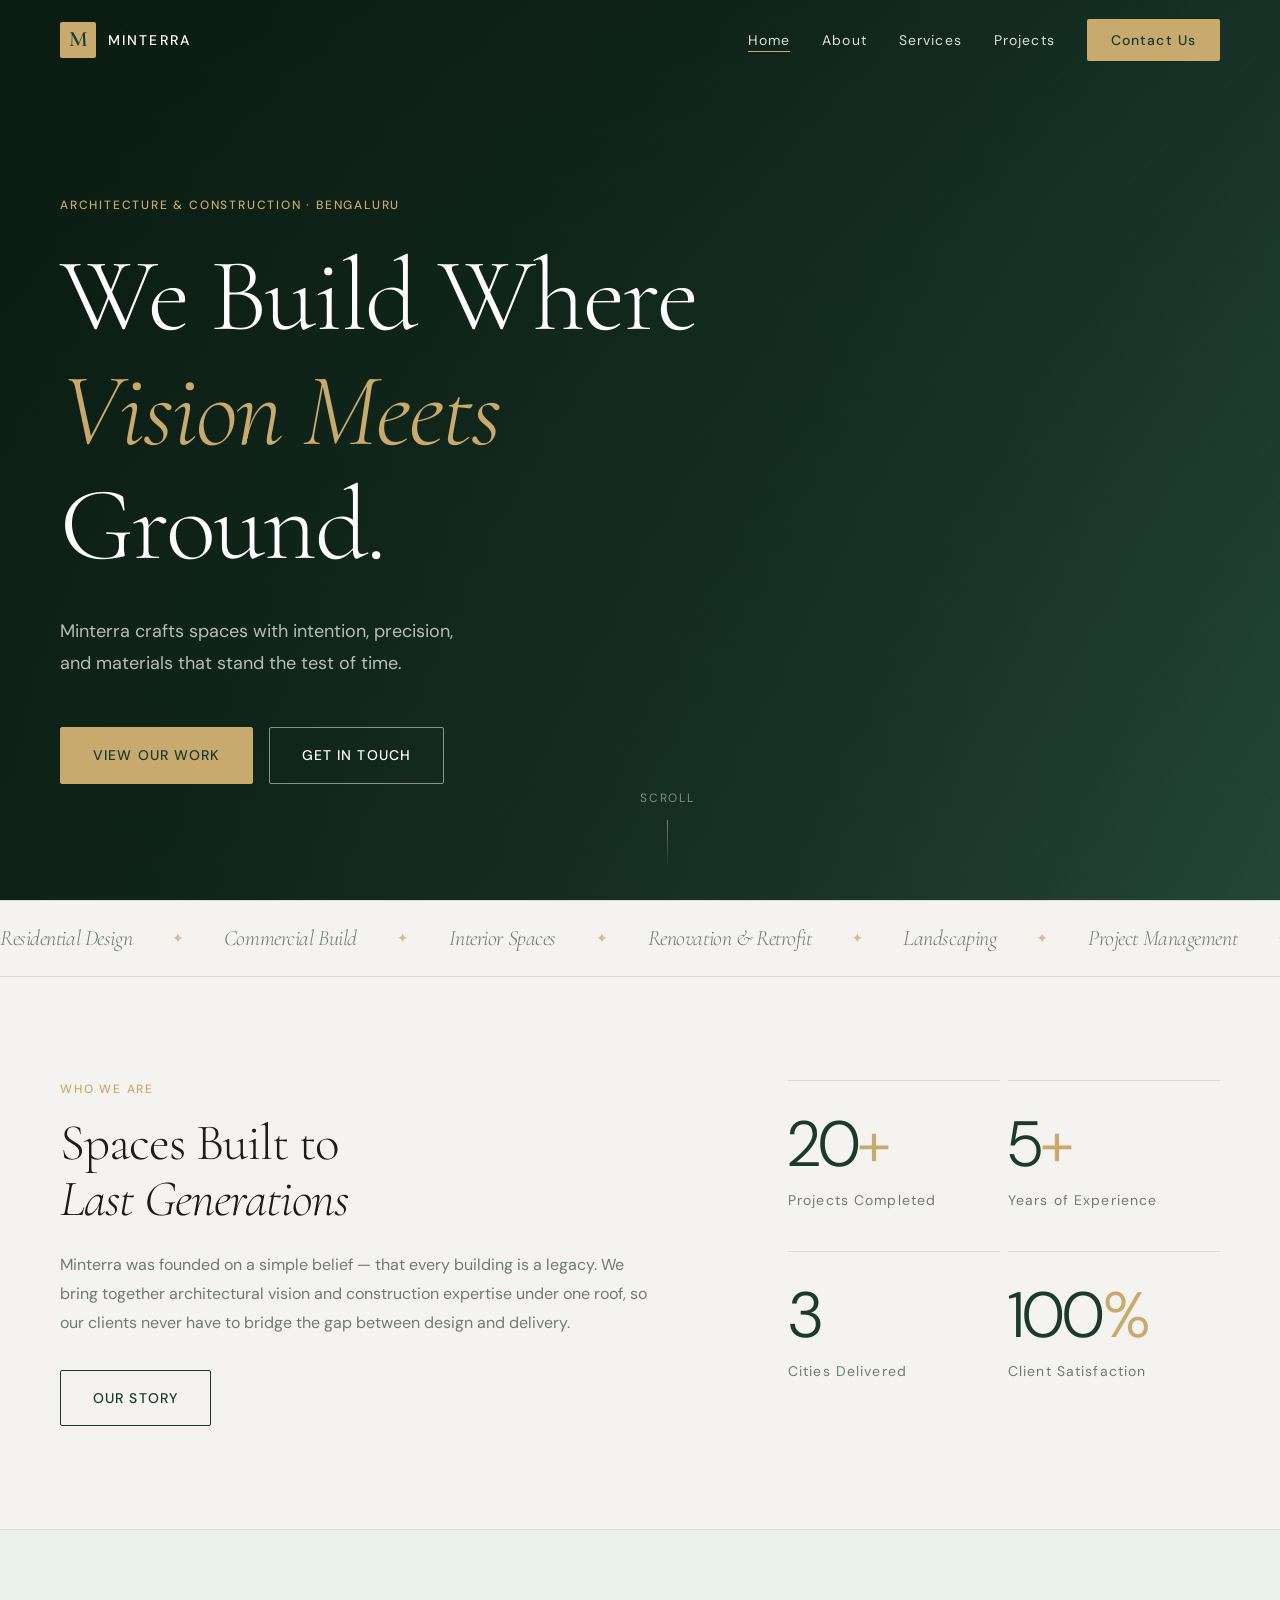
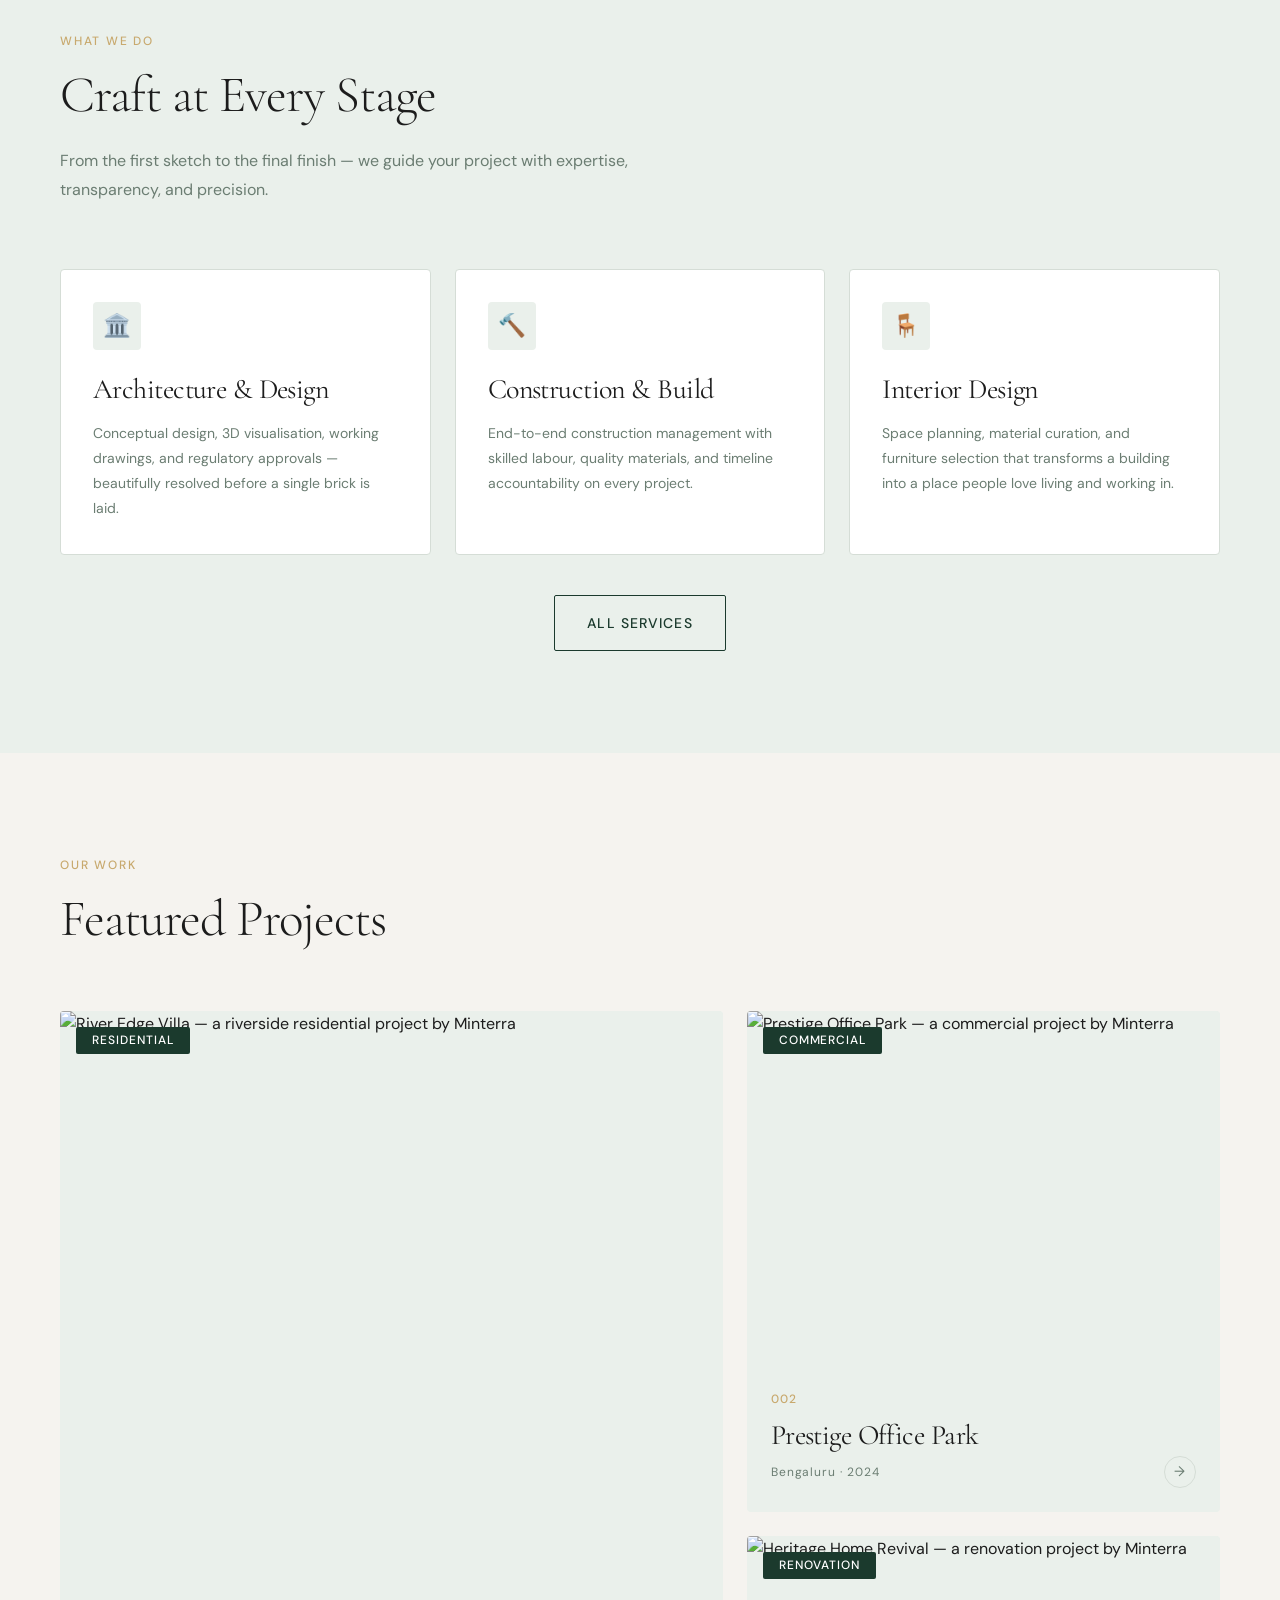
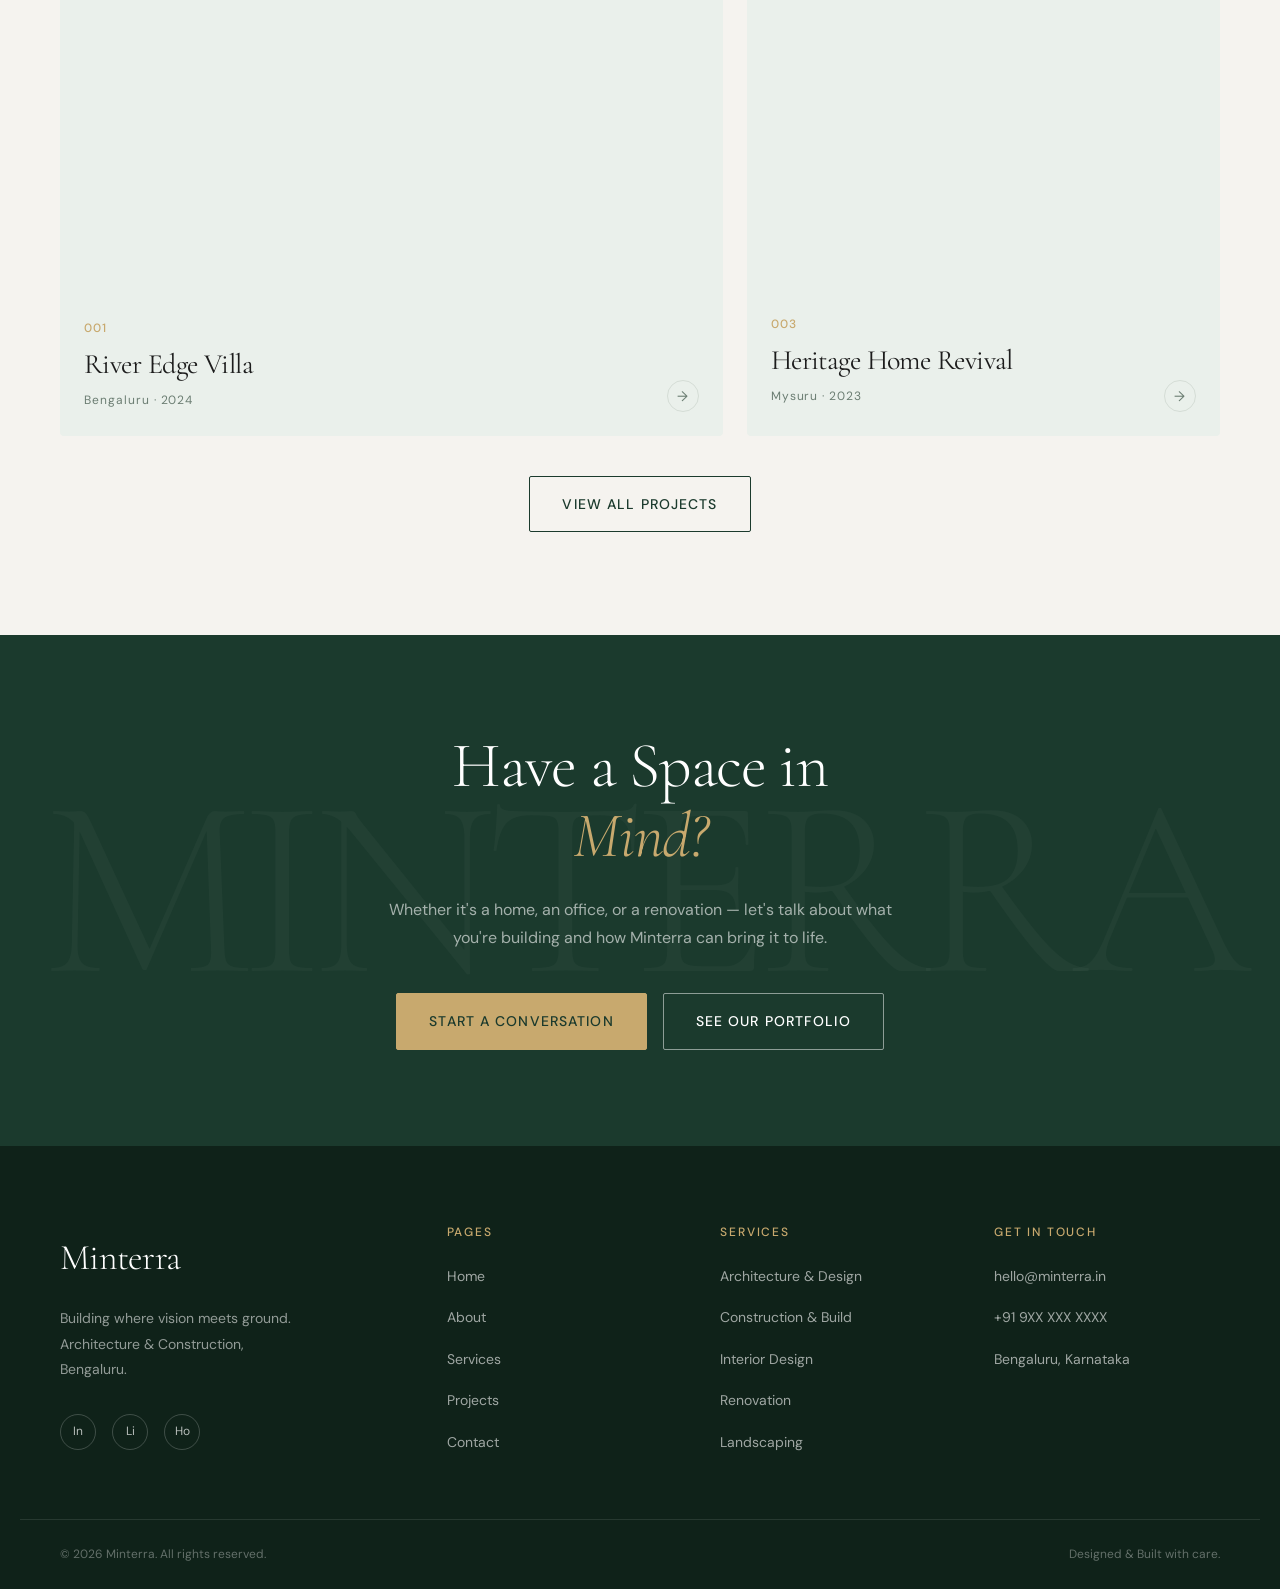
==== index.html @ 521e1b86 "first commit" ====
<!DOCTYPE html>
<html lang="en">
<head>
  <meta charset="UTF-8">
  <meta name="viewport" content="width=device-width, initial-scale=1.0">
  <title>Minterra — Architecture & Construction</title>
  <meta name="description" content="Minterra crafts spaces with intention, precision, and lasting quality. Architecture and construction services in Bengaluru.">
  <link rel="canonical" href="https://minterra.in/">

  <!-- Open Graph (social sharing preview) -->
  <meta property="og:title" content="Minterra — Architecture & Construction">
  <meta property="og:description" content="Building where vision meets ground.">
  <meta property="og:image" content="https://YOUR-GITHUB-USERNAME.github.io/minterra-assets/site/og-image.jpg">
  <meta property="og:url" content="https://minterra.in/">
  <meta property="og:type" content="website">

  <!-- Favicon — add your logo files to /icons/ -->
  <link rel="icon" type="image/x-icon" href="icons/favicon.ico">
  <link rel="apple-touch-icon" href="icons/apple-touch-icon.png">

  <!-- CSS -->
  <link rel="stylesheet" href="css/main.css">
  <link rel="stylesheet" href="css/components.css">
  <link rel="stylesheet" href="css/pages/home.css">
</head>
<body>

  <!-- ============================================================
       NAVIGATION
       Starts transparent over hero, turns solid on scroll (main.js).
       ============================================================ -->
  <nav class="nav nav--transparent" role="navigation" aria-label="Main navigation">
    <div class="nav__container">

      <!-- Logo -->
      <a href="index.html" class="nav__logo" aria-label="Minterra Home">
        <span class="nav__logo-mark" aria-hidden="true">M</span>
        <span class="nav__logo-text">Minterra</span>
      </a>

      <!-- Desktop nav links -->
      <ul class="nav__links" role="list">
        <li><a href="index.html">Home</a></li>
        <li><a href="about.html">About</a></li>
        <li><a href="services.html">Services</a></li>
        <li><a href="projects.html">Projects</a></li>
        <li><a href="contact.html" class="nav__cta">Contact Us</a></li>
      </ul>

      <!-- Mobile hamburger button -->
      <button class="nav__hamburger" aria-label="Toggle menu" aria-expanded="false">
        <span></span>
        <span></span>
        <span></span>
      </button>
    </div>
  </nav>

  <!-- Mobile fullscreen menu overlay -->
  <div class="nav__mobile-menu" role="dialog" aria-label="Mobile navigation">
    <a href="index.html">Home</a>
    <a href="about.html">About</a>
    <a href="services.html">Services</a>
    <a href="projects.html">Projects</a>
    <a href="contact.html">Contact</a>
  </div>


  <main>

    <!-- ============================================================
         HERO
         Full-viewport height opening section.
         
         TO ADD A REAL BACKGROUND IMAGE:
         Add data-bg="URL_TO_YOUR_IMAGE" to the <section> tag below.
         The CSS gradient fallback shows until you do this.
         Example:
         <section class="hero" data-bg="https://YOUR-GITHUB-USERNAME.github.io/minterra-assets/site/hero-bg.jpg">
         ============================================================ -->
    <section class="hero" aria-label="Hero">
      <div class="hero__overlay" aria-hidden="true"></div>

      <div class="hero__content">
        <span class="hero__eyebrow">Architecture &amp; Construction · Bengaluru</span>

        <h1 class="hero__headline">
          We Build Where<br>
          <em>Vision Meets</em><br>
          Ground.
        </h1>

        <p class="hero__subline">
          Minterra crafts spaces with intention, precision,<br>
          and materials that stand the test of time.
        </p>

        <div class="hero__actions">
          <a href="projects.html" class="btn btn--primary">View Our Work</a>
          <a href="contact.html" class="btn btn--ghost-white">Get In Touch</a>
        </div>
      </div>

      <!-- Scroll indicator -->
      <div class="hero__scroll" aria-hidden="true">
        <span class="hero__scroll-label">Scroll</span>
        <div class="hero__scroll-line"></div>
      </div>
    </section>


    <!-- ============================================================
         TICKER
         Scrolling marquee strip — signature brand element.
         aria-hidden: screen readers skip this decorative element.
         ============================================================ -->
    <div class="ticker" aria-hidden="true">
      <div class="ticker__track">
        <!-- First set -->
        <span class="ticker__item">Residential Design</span>
        <span class="ticker__dot">✦</span>
        <span class="ticker__item">Commercial Build</span>
        <span class="ticker__dot">✦</span>
        <span class="ticker__item">Interior Spaces</span>
        <span class="ticker__dot">✦</span>
        <span class="ticker__item">Renovation &amp; Retrofit</span>
        <span class="ticker__dot">✦</span>
        <span class="ticker__item">Landscaping</span>
        <span class="ticker__dot">✦</span>
        <span class="ticker__item">Project Management</span>
        <span class="ticker__dot">✦</span>
        <!-- Duplicate set for seamless infinite loop -->
        <span class="ticker__item">Residential Design</span>
        <span class="ticker__dot">✦</span>
        <span class="ticker__item">Commercial Build</span>
        <span class="ticker__dot">✦</span>
        <span class="ticker__item">Interior Spaces</span>
        <span class="ticker__dot">✦</span>
        <span class="ticker__item">Renovation &amp; Retrofit</span>
        <span class="ticker__dot">✦</span>
        <span class="ticker__item">Landscaping</span>
        <span class="ticker__dot">✦</span>
        <span class="ticker__item">Project Management</span>
        <span class="ticker__dot">✦</span>
      </div>
    </div>


    <!-- ============================================================
         ABOUT GLIMPSE
         Short intro + stats. Full story is on about.html.
         ============================================================ -->
    <section class="home-about section" aria-labelledby="about-heading">
      <div class="container">
        <div class="home-about__inner">

          <!-- Left: text -->
          <div class="reveal">
            <span class="eyebrow">Who We Are</span>
            <h2 class="home-about__title" id="about-heading">
              Spaces Built to<br>
              <em>Last Generations</em>
            </h2>
            <p class="home-about__body">
              Minterra was founded on a simple belief — that every building is a legacy.
              We bring together architectural vision and construction expertise under one roof,
              so our clients never have to bridge the gap between design and delivery.
            </p>
            <a href="about.html" class="btn btn--secondary">Our Story</a>
          </div>

          <!-- Right: stats -->
          <div class="home-about__stats reveal-group" aria-label="Company statistics">
            <div class="stat-block reveal-item">
              <span class="stat-block__number">20<span class="stat-block__suffix">+</span></span>
              <span class="stat-block__label">Projects Completed</span>
            </div>
            <div class="stat-block reveal-item">
              <span class="stat-block__number">5<span class="stat-block__suffix">+</span></span>
              <span class="stat-block__label">Years of Experience</span>
            </div>
            <div class="stat-block reveal-item">
              <span class="stat-block__number">3</span>
              <span class="stat-block__label">Cities Delivered</span>
            </div>
            <div class="stat-block reveal-item">
              <span class="stat-block__number">100<span class="stat-block__suffix">%</span></span>
              <span class="stat-block__label">Client Satisfaction</span>
            </div>
          </div>

        </div>
      </div>
    </section>

    <hr class="divider">


    <!-- ============================================================
         SERVICES PREVIEW
         3 highlight services. Full list on services.html.
         ============================================================ -->
    <section class="section section--surface" aria-labelledby="services-heading">
      <div class="container">

        <div class="section-header reveal">
          <span class="eyebrow">What We Do</span>
          <h2 class="section-header__title" id="services-heading">
            Craft at Every Stage
          </h2>
          <p class="section-header__body">
            From the first sketch to the final finish — we guide your project
            with expertise, transparency, and precision.
          </p>
        </div>

        <!-- SERVICE CARDS GRID -->
        <div class="home-services__grid reveal-group">

          <div class="service-card reveal-item">
            <div class="service-card__icon" aria-hidden="true">🏛️</div>
            <h3 class="service-card__title">Architecture &amp; Design</h3>
            <p class="service-card__body">
              Conceptual design, 3D visualisation, working drawings, and
              regulatory approvals — beautifully resolved before a single brick is laid.
            </p>
          </div>

          <div class="service-card reveal-item">
            <div class="service-card__icon" aria-hidden="true">🔨</div>
            <h3 class="service-card__title">Construction &amp; Build</h3>
            <p class="service-card__body">
              End-to-end construction management with skilled labour, quality materials,
              and timeline accountability on every project.
            </p>
          </div>

          <div class="service-card reveal-item">
            <div class="service-card__icon" aria-hidden="true">🪑</div>
            <h3 class="service-card__title">Interior Design</h3>
            <p class="service-card__body">
              Space planning, material curation, and furniture selection that
              transforms a building into a place people love living and working in.
            </p>
          </div>

        </div>

        <div class="home-services__footer reveal">
          <a href="services.html" class="btn btn--secondary">All Services</a>
        </div>

      </div>
    </section>


    <!-- ============================================================
         FEATURED PROJECTS
         Asymmetric grid: 1 large card + 2 stacked.
         
         TO UPDATE IMAGE URLS:
         Replace "YOUR-GITHUB-USERNAME" with your GitHub username.
         Image filenames always remain cover.jpg — see README.
         ============================================================ -->
    <section class="section" aria-labelledby="projects-heading">
      <div class="container">

        <div class="section-header reveal">
          <span class="eyebrow">Our Work</span>
          <h2 class="section-header__title" id="projects-heading">
            Featured Projects
          </h2>
        </div>

        <div class="home-projects__grid reveal-group">

          <!-- LARGE CARD (left, spans 2 rows) -->
          <article class="project-card reveal-item" data-category="residential">
            <a href="projects.html" class="project-card__link" aria-label="River Edge Villa project">
              <div class="project-card__image-wrap">
                <!-- Replace YOUR-GITHUB-USERNAME with your GitHub username -->
                <img
                  src="https://YOUR-GITHUB-USERNAME.github.io/minterra-assets/projects/project-001-river-edge-villa/cover.jpg"
                  alt="River Edge Villa — a riverside residential project by Minterra"
                  class="project-card__image"
                  loading="eager">
                <span class="project-card__badge">Residential</span>
              </div>
              <div class="project-card__body">
                <span class="project-card__num">001</span>
                <h3 class="project-card__name">River Edge Villa</h3>
                <p class="project-card__meta">Bengaluru · 2024</p>
              </div>
              <span class="project-card__arrow" aria-hidden="true">→</span>
            </a>
          </article>

          <!-- SMALL CARD 1 (top right) -->
          <article class="project-card reveal-item" data-category="commercial">
            <a href="projects.html" class="project-card__link" aria-label="Prestige Office Park project">
              <div class="project-card__image-wrap">
                <img
                  src="https://YOUR-GITHUB-USERNAME.github.io/minterra-assets/projects/project-002-prestige-office-park/cover.jpg"
                  alt="Prestige Office Park — a commercial project by Minterra"
                  class="project-card__image"
                  loading="lazy">
                <span class="project-card__badge">Commercial</span>
              </div>
              <div class="project-card__body">
                <span class="project-card__num">002</span>
                <h3 class="project-card__name">Prestige Office Park</h3>
                <p class="project-card__meta">Bengaluru · 2024</p>
              </div>
              <span class="project-card__arrow" aria-hidden="true">→</span>
            </a>
          </article>

          <!-- SMALL CARD 2 (bottom right) -->
          <article class="project-card reveal-item" data-category="renovation">
            <a href="projects.html" class="project-card__link" aria-label="Heritage Home Revival project">
              <div class="project-card__image-wrap">
                <img
                  src="https://YOUR-GITHUB-USERNAME.github.io/minterra-assets/projects/project-003-heritage-home-revival/cover.jpg"
                  alt="Heritage Home Revival — a renovation project by Minterra"
                  class="project-card__image"
                  loading="lazy">
                <span class="project-card__badge">Renovation</span>
              </div>
              <div class="project-card__body">
                <span class="project-card__num">003</span>
                <h3 class="project-card__name">Heritage Home Revival</h3>
                <p class="project-card__meta">Mysuru · 2023</p>
              </div>
              <span class="project-card__arrow" aria-hidden="true">→</span>
            </a>
          </article>

        </div>

        <div class="home-projects__footer reveal">
          <a href="projects.html" class="btn btn--secondary">View All Projects</a>
        </div>

      </div>
    </section>


    <!-- ============================================================
         CTA BANNER
         Dark green full-bleed strip with contact invitation.
         ============================================================ -->
    <section class="home-cta" aria-labelledby="cta-heading">
      <div class="container home-cta__inner reveal">
        <h2 class="home-cta__title" id="cta-heading">
          Have a Space in<br>
          <em>Mind?</em>
        </h2>
        <p class="home-cta__body">
          Whether it's a home, an office, or a renovation — let's talk about
          what you're building and how Minterra can bring it to life.
        </p>
        <div class="home-cta__actions">
          <a href="contact.html" class="btn btn--primary">Start a Conversation</a>
          <a href="projects.html" class="btn btn--ghost-white">See Our Portfolio</a>
        </div>
      </div>
    </section>

  </main>


  <!-- ============================================================
       FOOTER
       ============================================================ -->
  <footer class="footer" role="contentinfo">
    <div class="footer__main">

      <!-- Brand column -->
      <div class="footer__brand">
        <p class="footer__brand-name">Minterra</p>
        <p class="footer__tagline">
          Building where vision meets ground.<br>
          Architecture &amp; Construction, Bengaluru.
        </p>
        <div class="footer__social" aria-label="Social media links">
          <!-- Update href values with real social profile URLs -->
          <a href="#" class="footer__social-link" aria-label="Instagram">In</a>
          <a href="#" class="footer__social-link" aria-label="LinkedIn">Li</a>
          <a href="#" class="footer__social-link" aria-label="Houzz">Ho</a>
        </div>
      </div>

      <!-- Pages column -->
      <div class="footer__col">
        <h3 class="footer__col-title">Pages</h3>
        <ul role="list">
          <li><a href="index.html">Home</a></li>
          <li><a href="about.html">About</a></li>
          <li><a href="services.html">Services</a></li>
          <li><a href="projects.html">Projects</a></li>
          <li><a href="contact.html">Contact</a></li>
        </ul>
      </div>

      <!-- Services column -->
      <div class="footer__col">
        <h3 class="footer__col-title">Services</h3>
        <ul role="list">
          <li><a href="services.html">Architecture &amp; Design</a></li>
          <li><a href="services.html">Construction &amp; Build</a></li>
          <li><a href="services.html">Interior Design</a></li>
          <li><a href="services.html">Renovation</a></li>
          <li><a href="services.html">Landscaping</a></li>
        </ul>
      </div>

      <!-- Contact column -->
      <div class="footer__col">
        <h3 class="footer__col-title">Get In Touch</h3>
        <ul role="list">
          <!-- Update with real email and phone -->
          <li><a href="mailto:hello@minterra.in">hello@minterra.in</a></li>
          <li><a href="tel:+919XXXXXXXXX">+91 9XX XXX XXXX</a></li>
          <li><span>Bengaluru, Karnataka</span></li>
        </ul>
      </div>

    </div>

    <div class="footer__bottom">
      <p>&copy; <span id="year"></span> Minterra. All rights reserved.</p>
      <p>Designed &amp; Built with care.</p>
    </div>
  </footer>


  <!-- JS — global first, then page-specific -->
  <script src="js/main.js"></script>
  <script src="js/pages/home.js"></script>

  <!-- Auto-update copyright year -->
  <script>
    document.getElementById('year').textContent = new Date().getFullYear();
  </script>

</body>
</html>
---- css/main.css ----
/* ============================================================
   main.css — Minterra Design System
   Contains: variables, reset, typography, nav, footer, utils
   ============================================================ */


/* ============================================================
   1. GOOGLE FONTS IMPORT
   ============================================================ */
@import url('https://fonts.googleapis.com/css2?family=Cormorant+Garamond:ital,wght@0,300;0,400;0,600;1,300;1,400&family=DM+Sans:wght@300;400;500&display=swap');


/* ============================================================
   2. DESIGN TOKENS (CSS Custom Properties)
   Change values here to update the whole site.
   ============================================================ */
:root {

  /* --- Color Palette --- */
  --color-primary:      #1B3A2D;   /* Deep Forest Green — brand primary */
  --color-primary-dark: #0F2219;   /* Darker green for hover states */
  --color-accent:       #C8A96E;   /* Warm Brass — premium accent */
  --color-accent-dark:  #A88B52;   /* Darker brass for hover */
  --color-bg:           #F5F3EF;   /* Warm Off-White — main background */
  --color-surface:      #EAF0EB;   /* Light Sage — alternate section bg */
  --color-text:         #1C1C1C;   /* Near Black — body text */
  --color-text-muted:   #6B7D72;   /* Muted Green-Grey — captions, meta */
  --color-border:       #D5DDD6;   /* Subtle border color */
  --color-white:        #FFFFFF;

  /* --- Typography --- */
  --font-display: 'Cormorant Garamond', Georgia, serif;  /* Headings, hero */
  --font-body:    'DM Sans', system-ui, sans-serif;      /* Body, UI, nav */

  /* --- Type Scale --- */
  --text-xs:   0.75rem;    /* 12px — captions, eyebrows */
  --text-sm:   0.875rem;   /* 14px — small labels */
  --text-base: 1rem;       /* 16px — body copy */
  --text-lg:   1.125rem;   /* 18px — large body */
  --text-xl:   1.375rem;   /* 22px — lead text */
  --text-2xl:  1.75rem;    /* 28px — small headings */
  --text-3xl:  2.25rem;    /* 36px — section headings */
  --text-4xl:  3rem;       /* 48px — page titles */
  --text-5xl:  4rem;       /* 64px — display headings */
  --text-hero: 6.5rem;     /* 104px — hero headline */

  /* --- Line Heights --- */
  --leading-tight:  1.1;
  --leading-snug:   1.3;
  --leading-normal: 1.6;
  --leading-loose:  1.8;

  /* --- Letter Spacing --- */
  --tracking-tight:  -0.02em;
  --tracking-normal:  0em;
  --tracking-wide:    0.08em;
  --tracking-wider:   0.15em;

  /* --- Spacing Scale --- */
  --sp-1:  0.25rem;   /* 4px */
  --sp-2:  0.5rem;    /* 8px */
  --sp-3:  0.75rem;   /* 12px */
  --sp-4:  1rem;      /* 16px */
  --sp-5:  1.25rem;   /* 20px */
  --sp-6:  1.5rem;    /* 24px */
  --sp-8:  2rem;      /* 32px */
  --sp-10: 2.5rem;    /* 40px */
  --sp-12: 3rem;      /* 48px */
  --sp-16: 4rem;      /* 64px */
  --sp-20: 5rem;      /* 80px */
  --sp-24: 6rem;      /* 96px */
  --sp-32: 8rem;      /* 128px */

  /* --- Layout --- */
  --container-max:     1240px;
  --container-padding: clamp(1.25rem, 5vw, 2.5rem);
  --section-padding:   clamp(4rem, 8vw, 7rem);

  /* --- Nav --- */
  --nav-height: 5rem;

  /* --- Transitions --- */
  --ease-fast:   150ms ease;
  --ease-base:   280ms ease;
  --ease-slow:   500ms cubic-bezier(0.4, 0, 0.2, 1);

  /* --- Shadows --- */
  --shadow-sm:  0 1px 4px rgba(27, 58, 45, 0.08);
  --shadow-md:  0 4px 16px rgba(27, 58, 45, 0.12);
  --shadow-lg:  0 12px 40px rgba(27, 58, 45, 0.16);

  /* --- Border Radius --- */
  --radius-sm:  2px;
  --radius-md:  4px;
  --radius-lg:  8px;
}


/* ============================================================
   3. CSS RESET
   ============================================================ */
*, *::before, *::after {
  box-sizing: border-box;
  margin: 0;
  padding: 0;
}

html {
  scroll-behavior: smooth;
  -webkit-text-size-adjust: 100%;
}

body {
  font-family: var(--font-body);
  font-size: var(--text-base);
  font-weight: 400;
  line-height: var(--leading-normal);
  color: var(--color-text);
  background-color: var(--color-bg);
  -webkit-font-smoothing: antialiased;
  -moz-osx-font-smoothing: grayscale;
}

img, video, iframe {
  display: block;
  max-width: 100%;
}

a {
  color: inherit;
  text-decoration: none;
}

ul, ol {
  list-style: none;
}

button {
  font-family: inherit;
  cursor: pointer;
  border: none;
  background: none;
}

input, textarea, select {
  font-family: inherit;
  font-size: inherit;
}

/* Remove default focus ring and use custom */
:focus { outline: none; }
:focus-visible {
  outline: 2px solid var(--color-accent);
  outline-offset: 3px;
}

/* Respect reduced motion preference */
@media (prefers-reduced-motion: reduce) {
  *, *::before, *::after {
    animation-duration: 0.01ms !important;
    transition-duration: 0.01ms !important;
  }
}


/* ============================================================
   4. GLOBAL TYPOGRAPHY
   ============================================================ */

/* Display headings use Cormorant Garamond */
h1, h2, h3, h4, h5, h6 {
  font-family: var(--font-display);
  font-weight: 400;
  line-height: var(--leading-tight);
  letter-spacing: var(--tracking-tight);
  color: var(--color-text);
}

h1 { font-size: clamp(var(--text-4xl), 7vw, var(--text-hero)); }
h2 { font-size: clamp(var(--text-3xl), 4vw, var(--text-5xl)); }
h3 { font-size: clamp(var(--text-2xl), 3vw, var(--text-4xl)); }
h4 { font-size: var(--text-2xl); }
h5 { font-size: var(--text-xl); }
h6 { font-size: var(--text-lg); }

p {
  line-height: var(--leading-loose);
  color: var(--color-text-muted);
  max-width: 65ch; /* Optimal reading line length */
}

/* Eyebrow — small caps label above headings */
.eyebrow {
  display: block;
  font-family: var(--font-body);
  font-size: var(--text-xs);
  font-weight: 500;
  letter-spacing: var(--tracking-wider);
  text-transform: uppercase;
  color: var(--color-accent);
  margin-bottom: var(--sp-4);
}

/* Lead paragraph — slightly larger intro text */
.lead {
  font-size: var(--text-lg);
  line-height: var(--leading-loose);
  color: var(--color-text-muted);
  max-width: 60ch;
}


/* ============================================================
   5. LAYOUT UTILITIES
   ============================================================ */

/* Centered constrained container */
.container {
  width: 100%;
  max-width: var(--container-max);
  margin-left: auto;
  margin-right: auto;
  padding-left: var(--container-padding);
  padding-right: var(--container-padding);
}

/* Standard section vertical padding */
.section {
  padding-top: var(--section-padding);
  padding-bottom: var(--section-padding);
}

/* Alternate background section */
.section--surface {
  background-color: var(--color-surface);
}

/* Dark (primary) background section */
.section--dark {
  background-color: var(--color-primary);
  color: var(--color-white);
}

.section--dark h1,
.section--dark h2,
.section--dark h3,
.section--dark h4,
.section--dark p {
  color: var(--color-white);
}

.section--dark p {
  opacity: 0.8;
}

/* Horizontal divider line */
.divider {
  width: 100%;
  height: 1px;
  background-color: var(--color-border);
  border: none;
  margin: 0;
}

/* Thin decorative accent line */
.accent-line {
  display: block;
  width: 3rem;
  height: 2px;
  background-color: var(--color-accent);
  margin-bottom: var(--sp-6);
}


/* ============================================================
   6. NAVIGATION
   ============================================================ */
.nav {
  position: fixed;
  top: 0;
  left: 0;
  right: 0;
  z-index: 100;
  height: var(--nav-height);
  transition: background-color var(--ease-base), box-shadow var(--ease-base);
}

/* Default: transparent over hero */
.nav--transparent {
  background-color: transparent;
}

/* After scrolling: solid background */
.nav--scrolled {
  background-color: var(--color-white);
  box-shadow: var(--shadow-sm);
}

/* On non-hero pages: always solid */
.nav--solid {
  background-color: var(--color-white);
  box-shadow: var(--shadow-sm);
}

.nav__container {
  height: 100%;
  max-width: var(--container-max);
  margin: 0 auto;
  padding: 0 var(--container-padding);
  display: flex;
  align-items: center;
  justify-content: space-between;
  gap: var(--sp-8);
}

/* Logo */
.nav__logo {
  display: flex;
  align-items: center;
  gap: var(--sp-3);
  flex-shrink: 0;
  text-decoration: none;
}

.nav__logo-mark {
  display: flex;
  align-items: center;
  justify-content: center;
  width: 2.25rem;
  height: 2.25rem;
  background-color: var(--color-accent);
  color: var(--color-primary);
  font-family: var(--font-display);
  font-size: var(--text-xl);
  font-weight: 600;
  flex-shrink: 0;
  border-radius: var(--radius-sm);
}

.nav__logo-text {
  font-family: var(--font-body);
  font-size: var(--text-sm);
  font-weight: 500;
  letter-spacing: var(--tracking-wider);
  text-transform: uppercase;
  color: var(--color-primary);
  transition: color var(--ease-fast);
}

/* Transparent nav: logo text is white */
.nav--transparent .nav__logo-text {
  color: var(--color-white);
}

/* Nav links */
.nav__links {
  display: flex;
  align-items: center;
  gap: var(--sp-8);
}

.nav__links a {
  font-size: var(--text-sm);
  font-weight: 400;
  letter-spacing: var(--tracking-wide);
  color: var(--color-text);
  transition: color var(--ease-fast);
  position: relative;
}

/* Underline animation on hover */
.nav__links a::after {
  content: '';
  position: absolute;
  bottom: -3px;
  left: 0;
  width: 0;
  height: 1px;
  background-color: var(--color-accent);
  transition: width var(--ease-base);
}

.nav__links a:hover { color: var(--color-primary); }
.nav__links a:hover::after { width: 100%; }
.nav__links a.active::after { width: 100%; }

/* Transparent nav: links are white */
.nav--transparent .nav__links a {
  color: rgba(255, 255, 255, 0.85);
}
.nav--transparent .nav__links a:hover {
  color: var(--color-white);
}

/* Contact CTA button in nav */
.nav__cta {
  padding: var(--sp-3) var(--sp-6) !important;
  background-color: var(--color-accent) !important;
  color: var(--color-primary) !important;
  font-weight: 500 !important;
  border-radius: var(--radius-sm);
  transition: background-color var(--ease-fast), transform var(--ease-fast) !important;
}
.nav__cta::after { display: none !important; } /* No underline on CTA */
.nav__cta:hover {
  background-color: var(--color-accent-dark) !important;
  transform: translateY(-1px);
}

/* Hamburger button (mobile) */
.nav__hamburger {
  display: none;
  flex-direction: column;
  justify-content: center;
  gap: 5px;
  width: 2rem;
  height: 2rem;
  flex-shrink: 0;
}

.nav__hamburger span {
  display: block;
  width: 100%;
  height: 1.5px;
  background-color: var(--color-text);
  transition: transform var(--ease-base), opacity var(--ease-base);
}

/* Transparent nav: hamburger lines white */
.nav--transparent .nav__hamburger span {
  background-color: var(--color-white);
}

/* Animated hamburger → X */
.nav__hamburger.is-open span:nth-child(1) {
  transform: translateY(6.5px) rotate(45deg);
}
.nav__hamburger.is-open span:nth-child(2) {
  opacity: 0;
}
.nav__hamburger.is-open span:nth-child(3) {
  transform: translateY(-6.5px) rotate(-45deg);
}

/* Mobile menu overlay */
.nav__mobile-menu {
  display: none;
  position: fixed;
  inset: 0;
  background-color: var(--color-primary);
  z-index: 99;
  flex-direction: column;
  justify-content: center;
  align-items: center;
  gap: var(--sp-8);
}

.nav__mobile-menu.is-open {
  display: flex;
}

.nav__mobile-menu a {
  font-family: var(--font-display);
  font-size: var(--text-3xl);
  color: var(--color-white);
  letter-spacing: var(--tracking-tight);
  transition: color var(--ease-fast);
}

.nav__mobile-menu a:hover {
  color: var(--color-accent);
}

/* Mobile breakpoint */
@media (max-width: 768px) {
  .nav__links { display: none; }
  .nav__hamburger { display: flex; }
}


/* ============================================================
   7. FOOTER
   ============================================================ */
.footer {
  background-color: var(--color-primary-dark); /* Darker than CTA's --color-primary so they don't blend */
  color: var(--color-white);
  padding-top: var(--sp-20);
}

.footer__main {
  max-width: var(--container-max);
  margin: 0 auto;
  padding: 0 var(--container-padding) var(--sp-16);
  display: grid;
  grid-template-columns: 1.5fr 1fr 1fr 1fr;
  gap: var(--sp-12);
}

/* Footer brand column */
.footer__brand-name {
  font-family: var(--font-display);
  font-size: var(--text-3xl);
  font-weight: 300;
  color: var(--color-white);
  letter-spacing: var(--tracking-tight);
  margin-bottom: var(--sp-4);
}

.footer__tagline {
  font-size: var(--text-sm);
  line-height: var(--leading-loose);
  color: rgba(255, 255, 255, 0.55);
  max-width: 24ch;
}

.footer__social {
  display: flex;
  gap: var(--sp-4);
  margin-top: var(--sp-8);
}

.footer__social-link {
  display: inline-flex;
  align-items: center;
  justify-content: center;
  width: 2.25rem;
  height: 2.25rem;
  border: 1px solid rgba(255, 255, 255, 0.2);
  border-radius: 50%;
  font-size: var(--text-xs);
  color: rgba(255, 255, 255, 0.7);
  transition: border-color var(--ease-fast), color var(--ease-fast);
}

.footer__social-link:hover {
  border-color: var(--color-accent);
  color: var(--color-accent);
}

/* Footer link columns */
.footer__col-title {
  font-family: var(--font-body);
  font-size: var(--text-xs);
  font-weight: 500;
  letter-spacing: var(--tracking-wider);
  text-transform: uppercase;
  color: var(--color-accent);
  margin-bottom: var(--sp-6);
}

.footer__col ul {
  display: flex;
  flex-direction: column;
  gap: var(--sp-4);
}

.footer__col ul li a,
.footer__col ul li span {
  font-size: var(--text-sm);
  color: rgba(255, 255, 255, 0.6);
  transition: color var(--ease-fast);
  line-height: var(--leading-normal);
}

.footer__col ul li a:hover {
  color: var(--color-white);
}

/* Footer bottom bar */
.footer__bottom {
  border-top: 1px solid rgba(255, 255, 255, 0.1);
  padding: var(--sp-6) var(--container-padding);
  max-width: var(--container-max);
  margin: 0 auto;
  display: flex;
  justify-content: space-between;
  align-items: center;
  gap: var(--sp-4);
}

.footer__bottom p {
  font-size: var(--text-xs);
  color: rgba(255, 255, 255, 0.35);
  max-width: none;
}

/* Footer responsive */
@media (max-width: 1024px) {
  .footer__main {
    grid-template-columns: 1fr 1fr;
    gap: var(--sp-10);
  }
}

@media (max-width: 600px) {
  .footer__main {
    grid-template-columns: 1fr;
    gap: var(--sp-10);
  }
  .footer__bottom {
    flex-direction: column;
    text-align: center;
  }
}


/* ============================================================
   8. SCROLL REVEAL ANIMATION
   Elements with .reveal fade up into view when scrolled into viewport.
   JS (main.js) adds .is-visible to trigger the animation.
   ============================================================ */
.reveal {
  opacity: 0;
  transform: translateY(28px);
  transition: opacity var(--ease-slow), transform var(--ease-slow);
}

.reveal.is-visible {
  opacity: 1;
  transform: translateY(0);
}

/* Staggered children: .reveal-group > .reveal-item */
.reveal-item {
  opacity: 0;
  transform: translateY(20px);
  transition: opacity var(--ease-slow), transform var(--ease-slow);
}

.reveal-item.is-visible {
  opacity: 1;
  transform: translateY(0);
}

/* Stagger delays */
.reveal-item:nth-child(1) { transition-delay: 0ms; }
.reveal-item:nth-child(2) { transition-delay: 80ms; }
.reveal-item:nth-child(3) { transition-delay: 160ms; }
.reveal-item:nth-child(4) { transition-delay: 240ms; }
.reveal-item:nth-child(5) { transition-delay: 320ms; }
.reveal-item:nth-child(6) { transition-delay: 400ms; }


/* ============================================================
   9. PAGE HEADER (non-home pages)
   Short banner at top of inner pages.
   ============================================================ */
.page-header {
  padding-top: calc(var(--nav-height) + var(--sp-16));
  padding-bottom: var(--sp-16);
  background-color: var(--color-primary);
  overflow: hidden;
  position: relative;
}

.page-header__container {
  max-width: var(--container-max);
  margin: 0 auto;
  padding: 0 var(--container-padding);
  position: relative;
  z-index: 1;
}

.page-header__eyebrow {
  display: block;
  font-family: var(--font-body);
  font-size: var(--text-xs);
  font-weight: 500;
  letter-spacing: var(--tracking-wider);
  text-transform: uppercase;
  color: var(--color-accent);
  margin-bottom: var(--sp-4);
}

.page-header__title {
  font-family: var(--font-display);
  font-size: clamp(var(--text-4xl), 6vw, var(--text-5xl));
  font-weight: 300;
  color: var(--color-white);
  letter-spacing: var(--tracking-tight);
  line-height: var(--leading-tight);
}

/* Large watermark numeral behind the page title */
.page-header__bg-text {
  position: absolute;
  right: var(--container-padding);
  bottom: -0.2em;
  font-family: var(--font-display);
  font-size: clamp(8rem, 18vw, 18rem);
  font-weight: 300;
  color: rgba(255, 255, 255, 0.04);
  line-height: 1;
  pointer-events: none;
  user-select: none;
  letter-spacing: -0.05em;
}
---- css/components.css ----
/* ============================================================
   components.css — Reusable UI Components
   Buttons, cards, ticker, section headers, forms, badges
   ============================================================ */


/* ============================================================
   1. BUTTONS
   Usage: <a class="btn btn--primary">Label</a>
   ============================================================ */
.btn {
  display: inline-flex;
  align-items: center;
  justify-content: center;
  gap: var(--sp-3);
  padding: var(--sp-4) var(--sp-8);
  font-family: var(--font-body);
  font-size: var(--text-sm);
  font-weight: 500;
  letter-spacing: var(--tracking-wide);
  text-transform: uppercase;
  border-radius: var(--radius-sm);
  cursor: pointer;
  transition: background-color var(--ease-fast), color var(--ease-fast),
              border-color var(--ease-fast), transform var(--ease-fast),
              box-shadow var(--ease-fast);
  white-space: nowrap;
  text-decoration: none;
}

.btn:hover {
  transform: translateY(-2px);
  box-shadow: var(--shadow-md);
}
.btn:active {
  transform: translateY(0);
}

/* Primary — solid accent (brass) */
.btn--primary {
  background-color: var(--color-accent);
  color: var(--color-primary);
  border: 1.5px solid var(--color-accent);
}
.btn--primary:hover {
  background-color: var(--color-accent-dark);
  border-color: var(--color-accent-dark);
}

/* Secondary — outline dark */
.btn--secondary {
  background-color: transparent;
  color: var(--color-primary);
  border: 1.5px solid var(--color-primary);
}
.btn--secondary:hover {
  background-color: var(--color-primary);
  color: var(--color-white);
}

/* Ghost White — outline white (for use on dark backgrounds) */
.btn--ghost-white {
  background-color: transparent;
  color: var(--color-white);
  border: 1.5px solid rgba(255, 255, 255, 0.5);
}
.btn--ghost-white:hover {
  background-color: rgba(255, 255, 255, 0.1);
  border-color: var(--color-white);
}

/* Text link style button — no background, just underline */
.btn--text {
  background: none;
  border: none;
  color: var(--color-primary);
  padding: 0;
  font-size: var(--text-sm);
  letter-spacing: var(--tracking-wide);
  text-transform: uppercase;
  font-weight: 500;
  text-decoration: underline;
  text-underline-offset: 4px;
  transform: none !important;
  box-shadow: none !important;
}
.btn--text:hover {
  color: var(--color-accent-dark);
}


/* ============================================================
   2. SECTION HEADER
   Usage:
     <div class="section-header">
       <span class="eyebrow">Label</span>
       <h2 class="section-header__title">Heading</h2>
       <p class="section-header__body">Description</p>
     </div>
   ============================================================ */
.section-header {
  margin-bottom: var(--sp-16);
}

/* Centered variant */
.section-header--center {
  text-align: center;
  display: flex;
  flex-direction: column;
  align-items: center;
}
.section-header--center p { margin: 0 auto; }

.section-header__title {
  font-size: clamp(var(--text-3xl), 4vw, var(--text-5xl));
  font-weight: 300;
  letter-spacing: var(--tracking-tight);
  line-height: var(--leading-tight);
  color: var(--color-text);
  margin-bottom: var(--sp-6);
}

/* Title on dark background */
.section--dark .section-header__title {
  color: var(--color-white);
}

.section-header__body {
  font-size: var(--text-base);
  line-height: var(--leading-loose);
  color: var(--color-text-muted);
  max-width: 55ch;
}

.section--dark .section-header__body {
  color: rgba(255, 255, 255, 0.65);
}

/* Horizontal rule accent under heading */
.section-header__rule {
  display: block;
  width: 2.5rem;
  height: 1.5px;
  background-color: var(--color-accent);
  margin-top: var(--sp-8);
}
.section-header--center .section-header__rule {
  margin-left: auto;
  margin-right: auto;
}


/* ============================================================
   3. TICKER / MARQUEE
   Signature element — horizontal scrolling strip between sections.
   aria-hidden so screen readers skip decoration.
   ============================================================ */
.ticker {
  overflow: hidden;
  border-top: 1px solid var(--color-border);
  border-bottom: 1px solid var(--color-border);
  padding: var(--sp-5) 0;
  background-color: var(--color-bg);
}

.ticker__track {
  display: flex;
  align-items: center;
  gap: var(--sp-10);
  white-space: nowrap;
  /* Animation defined in pages/home.css for scoping */
  animation: ticker-scroll 28s linear infinite;
  width: max-content;
}

.ticker__item {
  font-family: var(--font-display);
  font-size: var(--text-xl);
  font-weight: 300;
  font-style: italic;
  color: var(--color-text-muted);
  letter-spacing: var(--tracking-tight);
  flex-shrink: 0;
}

.ticker__dot {
  color: var(--color-accent);
  font-size: var(--text-sm);
  flex-shrink: 0;
  opacity: 0.7;
}

@keyframes ticker-scroll {
  from { transform: translateX(0); }
  to   { transform: translateX(-50%); }
}


/* ============================================================
   4. PROJECT CARD
   Used on home (featured) and projects page (grid).
   ============================================================ */
.project-card {
  display: block;
  position: relative;
  overflow: hidden;
  background-color: var(--color-surface);
  border-radius: var(--radius-md);
}

.project-card__link {
  display: block;
  text-decoration: none;
  color: inherit;
}

/* Image wrapper — maintains aspect ratio */
.project-card__image-wrap {
  position: relative;
  overflow: hidden;
  aspect-ratio: 4 / 3;
  background-color: var(--color-surface);
}

.project-card__image {
  width: 100%;
  height: 100%;
  object-fit: cover;
  transition: transform var(--ease-slow);
}

.project-card:hover .project-card__image {
  transform: scale(1.05);
}

/* Category badge on image */
.project-card__badge {
  position: absolute;
  top: var(--sp-4);
  left: var(--sp-4);
  z-index: 2;
  padding: var(--sp-1) var(--sp-4);
  background-color: var(--color-primary);
  color: var(--color-white);
  font-family: var(--font-body);
  font-size: var(--text-xs);
  font-weight: 500;
  letter-spacing: var(--tracking-wide);
  text-transform: uppercase;
  border-radius: var(--radius-sm);
}

/* Card body below image */
.project-card__body {
  padding: var(--sp-6);
  display: flex;
  flex-direction: column;
  gap: var(--sp-2);
}

.project-card__num {
  font-family: var(--font-body);
  font-size: var(--text-xs);
  font-weight: 500;
  color: var(--color-accent);
  letter-spacing: var(--tracking-wide);
}

.project-card__name {
  font-family: var(--font-display);
  font-size: var(--text-2xl);
  font-weight: 400;
  color: var(--color-text);
  line-height: var(--leading-snug);
  letter-spacing: var(--tracking-tight);
  margin: 0;
}

.project-card__meta {
  font-size: var(--text-xs);
  color: var(--color-text-muted);
  letter-spacing: var(--tracking-wide);
  max-width: none;
}

/* Hover arrow indicator */
.project-card__arrow {
  position: absolute;
  bottom: var(--sp-6);
  right: var(--sp-6);
  width: 2rem;
  height: 2rem;
  border: 1px solid var(--color-border);
  border-radius: 50%;
  display: flex;
  align-items: center;
  justify-content: center;
  font-size: var(--text-sm);
  color: var(--color-text-muted);
  transition: background-color var(--ease-fast), border-color var(--ease-fast),
              color var(--ease-fast), transform var(--ease-fast);
}

.project-card:hover .project-card__arrow {
  background-color: var(--color-accent);
  border-color: var(--color-accent);
  color: var(--color-primary);
  transform: rotate(45deg);
}


/* ============================================================
   5. SERVICE CARD
   Used on home (preview) and services page.
   ============================================================ */
.service-card {
  padding: var(--sp-8);
  background-color: var(--color-white);
  border: 1px solid var(--color-border);
  border-radius: var(--radius-md);
  transition: border-color var(--ease-base), box-shadow var(--ease-base),
              transform var(--ease-base);
}

.service-card:hover {
  border-color: var(--color-accent);
  box-shadow: var(--shadow-md);
  transform: translateY(-4px);
}

.service-card__icon {
  display: flex;
  align-items: center;
  justify-content: center;
  width: 3rem;
  height: 3rem;
  background-color: var(--color-surface);
  border-radius: var(--radius-md);
  margin-bottom: var(--sp-6);
  font-size: 1.4rem;
  transition: background-color var(--ease-fast);
}

.service-card:hover .service-card__icon {
  background-color: var(--color-accent);
}

.service-card__title {
  font-family: var(--font-display);
  font-size: var(--text-2xl);
  font-weight: 400;
  color: var(--color-text);
  margin-bottom: var(--sp-4);
  letter-spacing: var(--tracking-tight);
}

.service-card__body {
  font-size: var(--text-sm);
  color: var(--color-text-muted);
  line-height: var(--leading-loose);
  max-width: none;
}


/* ============================================================
   6. STAT BLOCK
   Large number + label for stats/numbers sections.
   ============================================================ */
.stat-block {
  padding: var(--sp-8) 0;
  border-top: 1px solid var(--color-border);
}

.stat-block__number {
  font-family: var(--font-body);       /* DM Sans — its "1" is clearly a number, not an I */
  font-size: clamp(var(--text-4xl), 5vw, var(--text-5xl));
  font-weight: 300;
  color: var(--color-primary);
  line-height: 1;
  letter-spacing: var(--tracking-tight);
}

.stat-block__suffix {
  color: var(--color-accent);
}

.stat-block__label {
  display: block;
  font-size: var(--text-sm);
  font-weight: 400;
  color: var(--color-text-muted);
  letter-spacing: var(--tracking-wide);
  margin-top: var(--sp-3);
}

/* Dark background variant */
.section--dark .stat-block {
  border-top-color: rgba(255, 255, 255, 0.15);
}
.section--dark .stat-block__number {
  color: var(--color-white);
}
.section--dark .stat-block__label {
  color: rgba(255, 255, 255, 0.55);
}


/* ============================================================
   7. CONTACT FORM
   ============================================================ */
.form-group {
  display: flex;
  flex-direction: column;
  gap: var(--sp-2);
  margin-bottom: var(--sp-6);
}

.form-group label {
  font-size: var(--text-xs);
  font-weight: 500;
  letter-spacing: var(--tracking-wide);
  text-transform: uppercase;
  color: var(--color-text-muted);
}

.form-group input,
.form-group textarea,
.form-group select {
  width: 100%;
  padding: var(--sp-4) var(--sp-5);
  background-color: var(--color-white);
  border: 1px solid var(--color-border);
  border-radius: var(--radius-md);
  color: var(--color-text);
  font-size: var(--text-base);
  line-height: var(--leading-normal);
  transition: border-color var(--ease-fast), box-shadow var(--ease-fast);
  -webkit-appearance: none;
  appearance: none;
}

.form-group input::placeholder,
.form-group textarea::placeholder {
  color: var(--color-border);
}

.form-group input:focus,
.form-group textarea:focus,
.form-group select:focus {
  border-color: var(--color-primary);
  box-shadow: 0 0 0 3px rgba(27, 58, 45, 0.08);
  outline: none;
}

.form-group textarea {
  min-height: 140px;
  resize: vertical;
}

/* Two-column form row */
.form-row {
  display: grid;
  grid-template-columns: 1fr 1fr;
  gap: var(--sp-6);
}

@media (max-width: 600px) {
  .form-row { grid-template-columns: 1fr; }
}

/* Form success message */
.form-success {
  display: none;
  padding: var(--sp-6);
  background-color: var(--color-surface);
  border: 1px solid var(--color-accent);
  border-radius: var(--radius-md);
  color: var(--color-primary);
  font-size: var(--text-base);
  text-align: center;
}


/* ============================================================
   8. CTA BANNER SECTION
   Dark green full-bleed strip. Defined here (not just in home.css)
   so about, services, and projects pages can use it too.
   ============================================================ */
.home-cta {
  padding: var(--sp-24) 0;
  background-color: var(--color-primary);
  position: relative;
  overflow: hidden;
  text-align: center;
}

/* Decorative large watermark text behind content */
.home-cta::before {
  content: 'MINTERRA';
  position: absolute;
  top: 50%;
  left: 50%;
  transform: translate(-50%, -50%);
  font-family: var(--font-display);
  font-size: clamp(8rem, 20vw, 22rem);
  font-weight: 300;
  color: rgba(255, 255, 255, 0.03);
  white-space: nowrap;
  pointer-events: none;
  letter-spacing: -0.05em;
}

.home-cta__inner {
  position: relative;
  z-index: 1;
}

.home-cta__title {
  font-family: var(--font-display);
  font-size: clamp(var(--text-3xl), 5vw, var(--text-5xl));
  font-weight: 300;
  color: var(--color-white);
  letter-spacing: var(--tracking-tight);
  line-height: var(--leading-tight);
  max-width: 22ch;
  margin: 0 auto var(--sp-6);
}

.home-cta__title em {
  font-style: italic;
  color: var(--color-accent);
}

.home-cta__body {
  color: rgba(255, 255, 255, 0.6);
  max-width: 50ch;
  margin: 0 auto var(--sp-10);
}

.home-cta__actions {
  display: flex;
  justify-content: center;
  gap: var(--sp-4);
  flex-wrap: wrap;
}


/* ============================================================
   9. IMAGE PLACEHOLDER
   Shown while real images haven't been added yet.
   Remove this class once real images are in place.
   ============================================================ */
.img-placeholder {
  width: 100%;
  height: 100%;
  background: linear-gradient(135deg, var(--color-surface) 0%, var(--color-border) 100%);
  display: flex;
  align-items: center;
  justify-content: center;
  color: var(--color-text-muted);
  font-size: var(--text-xs);
  letter-spacing: var(--tracking-wide);
  text-transform: uppercase;
}
---- css/pages/home.css ----
/* ============================================================
   pages/home.css — Home Page Styles
   ============================================================ */


/* ============================================================
   HERO SECTION
   Full-viewport height, dark overlay, centered content.
   Background image is set via data-bg attribute in JS (home.js).
   Until real image is added, a CSS gradient is used.
   ============================================================ */
.hero {
  position: relative;
  min-height: 100vh;
  display: flex;
  flex-direction: column;
  justify-content: center;
  align-items: flex-start;
  overflow: hidden;

  /* CSS gradient fallback — replace with real image via data-bg in index.html */
  background: linear-gradient(155deg, #0C1F15 0%, #1B3A2D 45%, #2A5040 100%);
}

/* Subtle diagonal pattern overlay — makes the plain gradient feel architectural */
.hero::before {
  content: '';
  position: absolute;
  inset: 0;
  background-image: repeating-linear-gradient(
    -45deg,
    transparent,
    transparent 40px,
    rgba(200, 169, 110, 0.03) 40px,
    rgba(200, 169, 110, 0.03) 41px
  );
  pointer-events: none;
}

/* Dark image overlay (active when a real bg image is applied) */
.hero__overlay {
  position: absolute;
  inset: 0;
  background: linear-gradient(
    to right,
    rgba(11, 28, 18, 0.85) 0%,
    rgba(11, 28, 18, 0.5) 60%,
    rgba(11, 28, 18, 0.2) 100%
  );
  z-index: 1;
}

/* Content above overlay */
.hero__content {
  position: relative;
  z-index: 2;
  max-width: var(--container-max);
  width: 100%;
  margin: 0 auto;
  padding: calc(var(--nav-height) + var(--sp-16)) var(--container-padding) var(--sp-16);
}

.hero__eyebrow {
  display: block;
  font-family: var(--font-body);
  font-size: var(--text-xs);
  font-weight: 500;
  letter-spacing: var(--tracking-wider);
  text-transform: uppercase;
  color: var(--color-accent);
  margin-bottom: var(--sp-6);
  opacity: 0;
  animation: fadeUp 0.8s ease 0.3s forwards;
}

/* Main headline — large, italic "Vision Meets" for typographic contrast */
.hero__headline {
  font-family: var(--font-display);
  font-size: clamp(3.5rem, 9vw, var(--text-hero));
  font-weight: 300;
  color: var(--color-white);
  line-height: var(--leading-tight);
  letter-spacing: var(--tracking-tight);
  max-width: 14ch;
  margin-bottom: var(--sp-8);
  opacity: 0;
  animation: fadeUp 0.8s ease 0.5s forwards;
}

.hero__headline em {
  font-style: italic;
  color: var(--color-accent);
  font-weight: 300;
}

.hero__subline {
  font-size: clamp(var(--text-base), 1.5vw, var(--text-lg));
  color: rgba(255, 255, 255, 0.7);
  line-height: var(--leading-loose);
  max-width: 48ch;
  margin-bottom: var(--sp-12);
  opacity: 0;
  animation: fadeUp 0.8s ease 0.7s forwards;
}

.hero__actions {
  display: flex;
  gap: var(--sp-4);
  flex-wrap: wrap;
  opacity: 0;
  animation: fadeUp 0.8s ease 0.9s forwards;
}

/* Scroll hint — bottom center */
.hero__scroll {
  position: absolute;
  bottom: var(--sp-8);
  left: 50%;
  transform: translateX(-50%);
  z-index: 2;
  display: flex;
  flex-direction: column;
  align-items: center;
  gap: var(--sp-3);
  opacity: 0;
  animation: fadeUp 0.8s ease 1.2s forwards;
}

.hero__scroll-label {
  font-size: var(--text-xs);
  letter-spacing: var(--tracking-wider);
  text-transform: uppercase;
  color: rgba(255, 255, 255, 0.45);
}

.hero__scroll-line {
  width: 1px;
  height: 3rem;
  background: linear-gradient(to bottom, rgba(255,255,255,0.4), transparent);
  animation: scrollPulse 2s ease-in-out infinite;
}

@keyframes fadeUp {
  from { opacity: 0; transform: translateY(20px); }
  to   { opacity: 1; transform: translateY(0); }
}

@keyframes scrollPulse {
  0%, 100% { opacity: 0.4; transform: scaleY(1); }
  50%       { opacity: 0.8; transform: scaleY(1.1); }
}

@media (max-width: 600px) {
  .hero__actions { flex-direction: column; }
  .hero__scroll { display: none; }
}


/* ============================================================
   ABOUT GLIMPSE (Home)
   Split layout: left = intro text, right = stats
   ============================================================ */
.home-about {
  padding-top: var(--section-padding);
  padding-bottom: var(--section-padding);
}

.home-about__inner {
  display: grid;
  grid-template-columns: 1.2fr 0.8fr;
  gap: var(--sp-20);
  align-items: start;
}

.home-about__title {
  font-size: clamp(var(--text-3xl), 4vw, var(--text-5xl));
  font-weight: 300;
  line-height: var(--leading-tight);
  letter-spacing: var(--tracking-tight);
  margin-bottom: var(--sp-6);
}

.home-about__body {
  margin-bottom: var(--sp-8);
  max-width: 55ch;
}

.home-about__stats {
  display: grid;
  grid-template-columns: 1fr 1fr;
  gap: var(--sp-2);
}

@media (max-width: 900px) {
  .home-about__inner {
    grid-template-columns: 1fr;
    gap: var(--sp-12);
  }
}


/* ============================================================
   SERVICES PREVIEW (Home)
   3-column grid of service cards.
   ============================================================ */
.home-services__grid {
  display: grid;
  grid-template-columns: repeat(3, 1fr);
  gap: var(--sp-6);
  margin-bottom: var(--sp-10);
}

.home-services__footer {
  text-align: center;
}

@media (max-width: 900px) {
  .home-services__grid {
    grid-template-columns: 1fr 1fr;
  }
}

@media (max-width: 560px) {
  .home-services__grid {
    grid-template-columns: 1fr;
  }
}


/* ============================================================
   FEATURED PROJECTS (Home)
   Asymmetric grid: one large left + two stacked right.
   ============================================================ */
.home-projects__grid {
  display: grid;
  grid-template-columns: 1.4fr 1fr;
  grid-template-rows: auto auto;
  gap: var(--sp-6);
}

/* First card spans both rows on the left */
.home-projects__grid .project-card:first-child {
  grid-row: span 2;
}

.home-projects__grid .project-card:first-child .project-card__image-wrap {
  aspect-ratio: 3 / 4;   /* Portrait format for the big left card */
}

.home-projects__footer {
  text-align: center;
  margin-top: var(--sp-10);
}

@media (max-width: 768px) {
  .home-projects__grid {
    grid-template-columns: 1fr;
  }
  .home-projects__grid .project-card:first-child {
    grid-row: span 1;
  }
  .home-projects__grid .project-card:first-child .project-card__image-wrap {
    aspect-ratio: 4 / 3;
  }
}


/* ============================================================
   CTA BANNER (Home)
   Dark green full-bleed strip.
   ============================================================ */
.home-cta {
  padding: var(--sp-24) 0;
  background-color: var(--color-primary);
  position: relative;
  overflow: hidden;
  text-align: center;
}

/* Decorative large text watermark */
.home-cta::before {
  content: 'MINTERRA';
  position: absolute;
  top: 50%;
  left: 50%;
  transform: translate(-50%, -50%);
  font-family: var(--font-display);
  font-size: clamp(8rem, 20vw, 22rem);
  font-weight: 300;
  color: rgba(255, 255, 255, 0.03);
  white-space: nowrap;
  pointer-events: none;
  letter-spacing: -0.05em;
}

.home-cta__inner {
  position: relative;
  z-index: 1;
}

.home-cta__title {
  font-family: var(--font-display);
  font-size: clamp(var(--text-3xl), 5vw, var(--text-5xl));
  font-weight: 300;
  color: var(--color-white);
  letter-spacing: var(--tracking-tight);
  line-height: var(--leading-tight);
  max-width: 22ch;
  margin: 0 auto var(--sp-6);
}

.home-cta__title em {
  font-style: italic;
  color: var(--color-accent);
}

.home-cta__body {
  color: rgba(255, 255, 255, 0.6);
  max-width: 50ch;
  margin: 0 auto var(--sp-10);
}

.home-cta__actions {
  display: flex;
  justify-content: center;
  gap: var(--sp-4);
  flex-wrap: wrap;
}
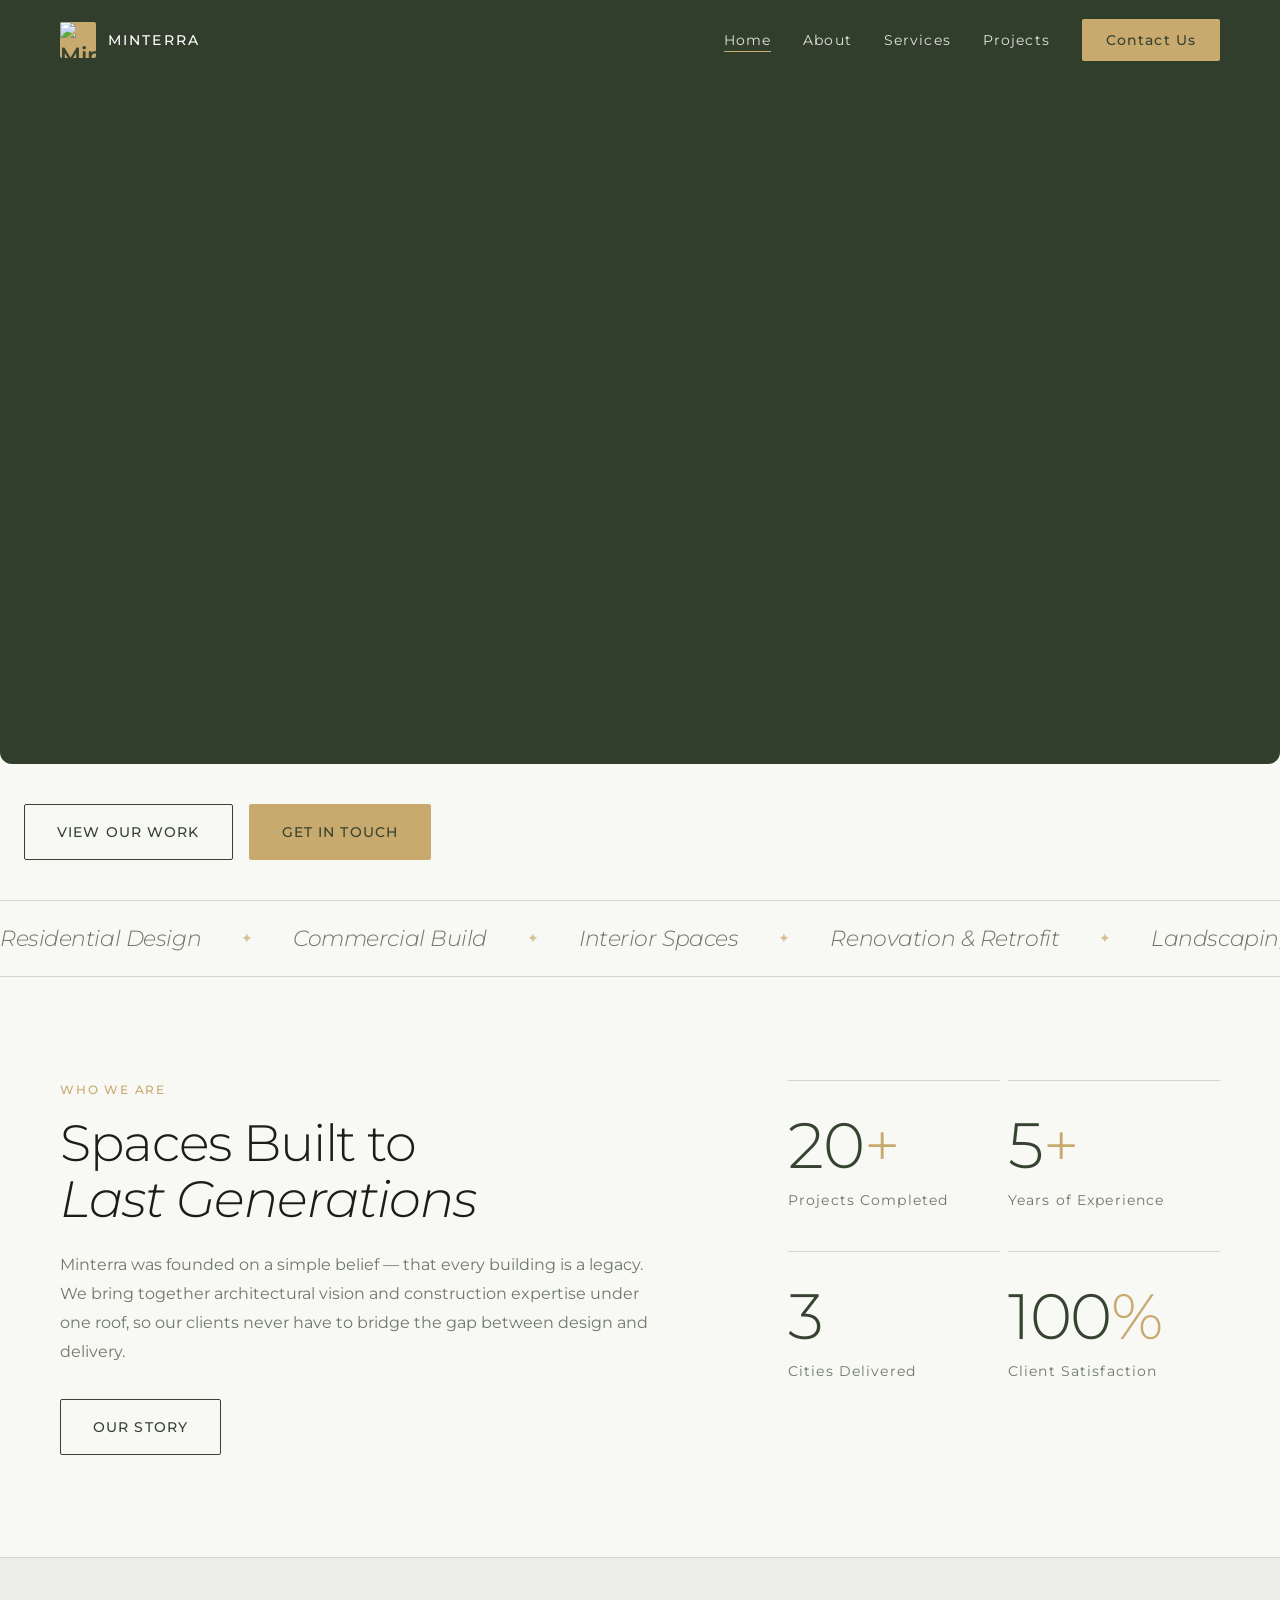
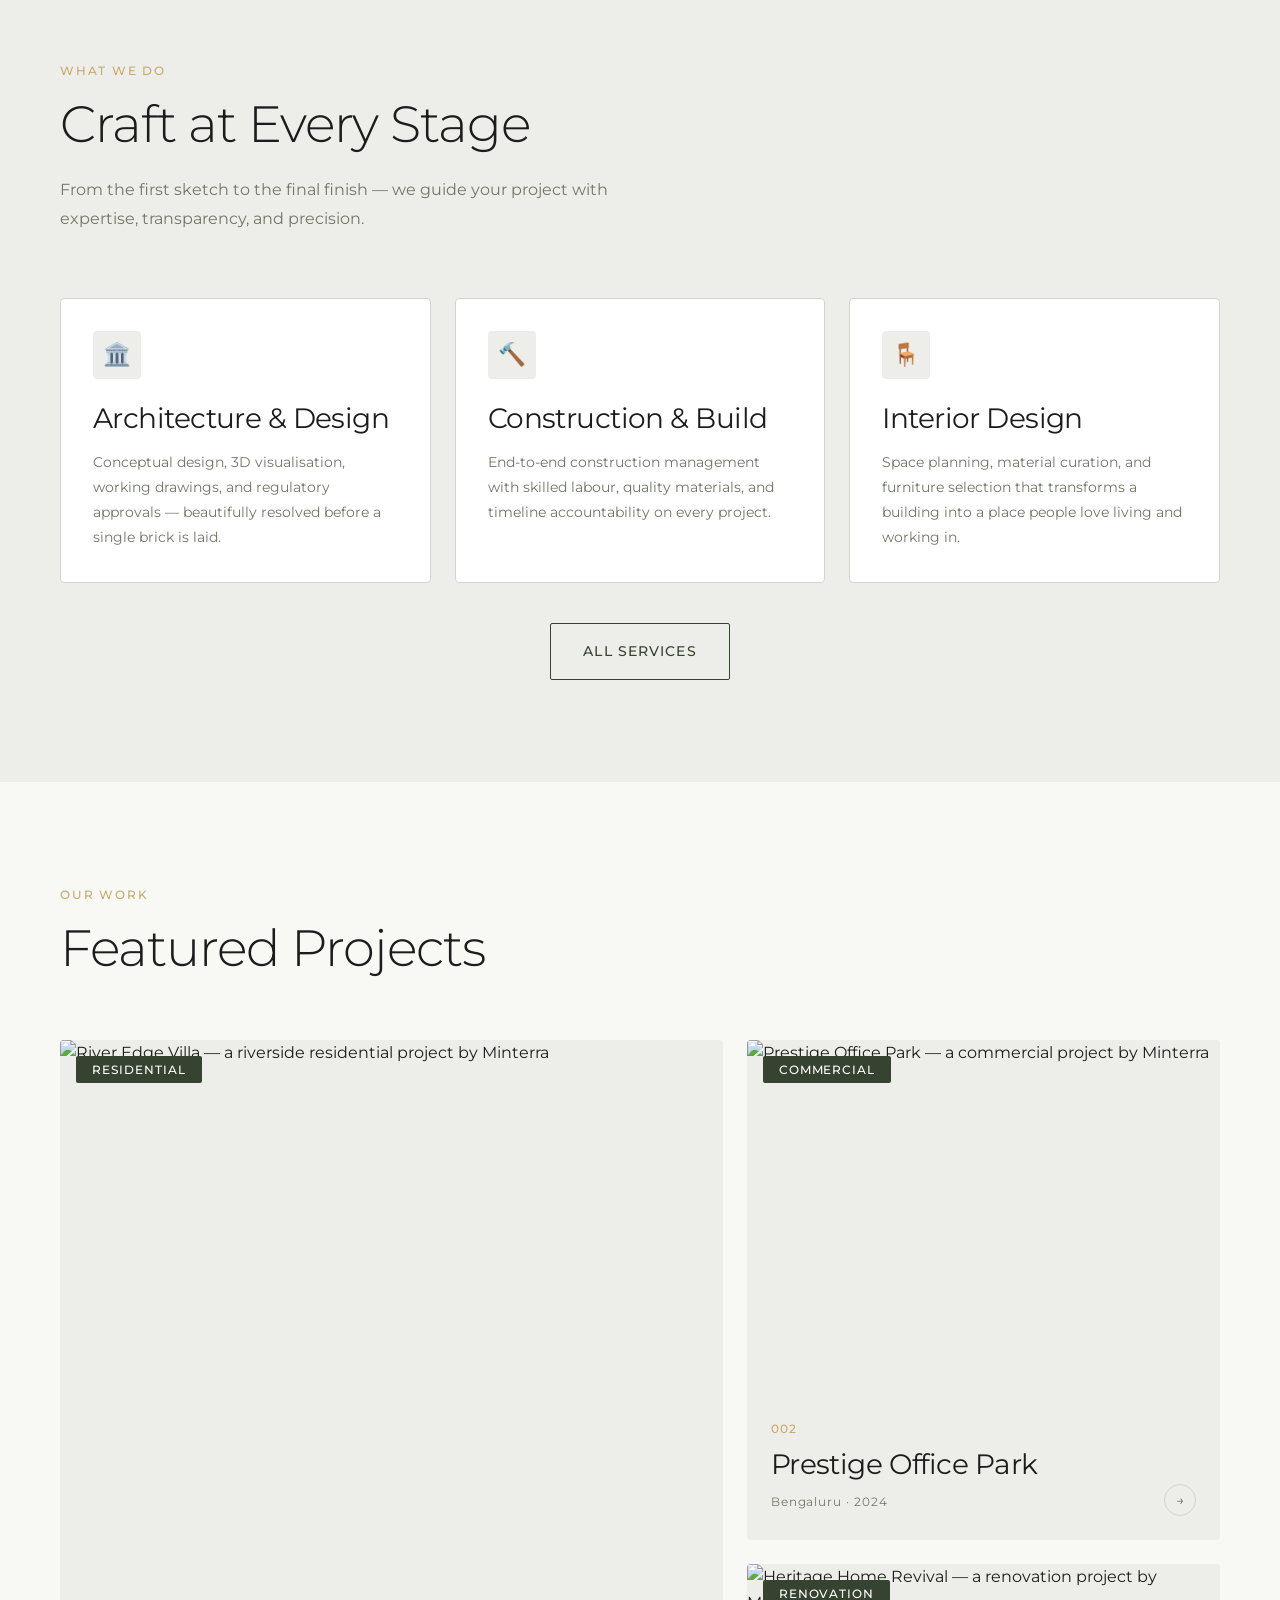
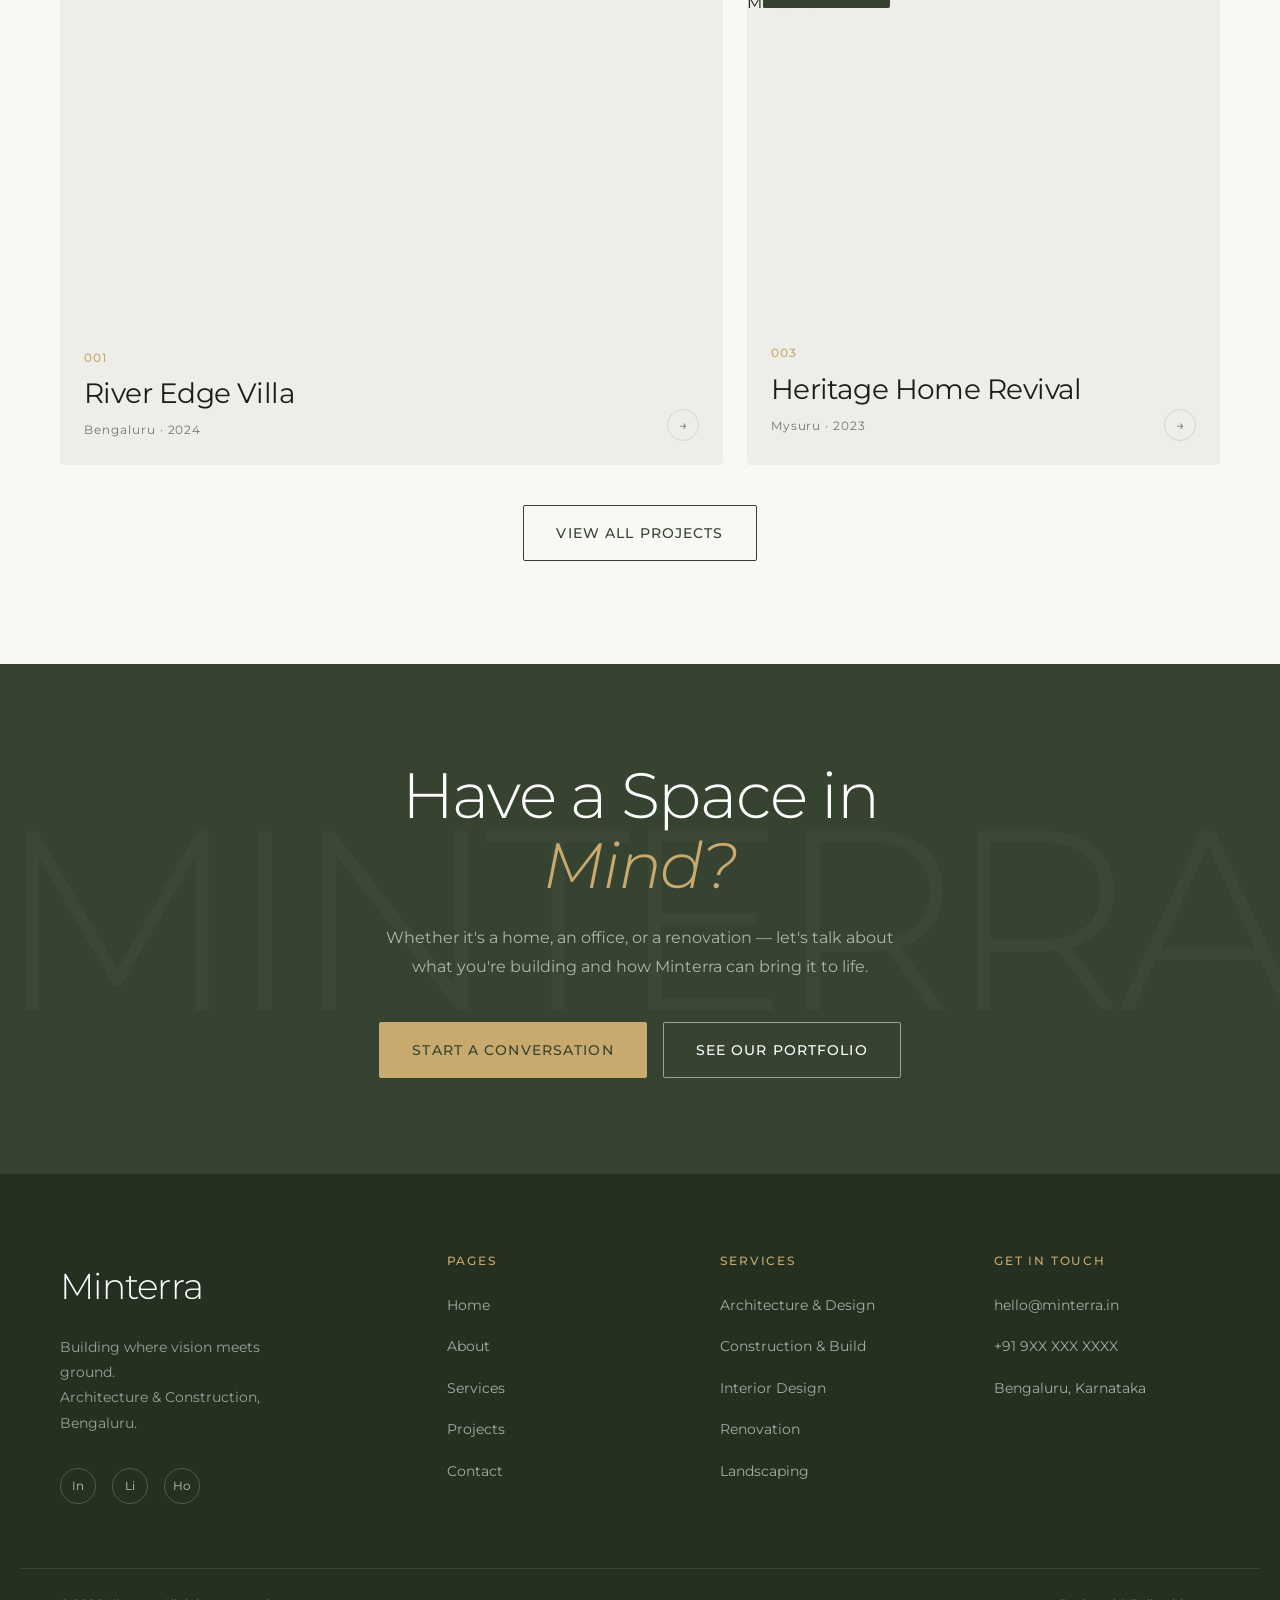
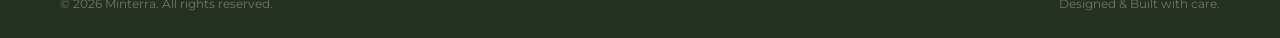
==== commit 2bc74ccc: "final design changes" ====
--- a/index.html
+++ b/index.html
@@ -10,7 +10,7 @@
   <!-- Open Graph (social sharing preview) -->
   <meta property="og:title" content="Minterra — Architecture & Construction">
   <meta property="og:description" content="Building where vision meets ground.">
-  <meta property="og:image" content="https://YOUR-GITHUB-USERNAME.github.io/minterra-assets/site/og-image.jpg">
+  <meta property="og:image" content="https://dj-1112.github.io/minterra-assets/site/og-image.jpg">
   <meta property="og:url" content="https://minterra.in/">
   <meta property="og:type" content="website">
 
@@ -34,7 +34,8 @@
 
       <!-- Logo -->
       <a href="index.html" class="nav__logo" aria-label="Minterra Home">
-        <span class="nav__logo-mark" aria-hidden="true">M</span>
+        <!-- <span class="nav__logo-mark" aria-hidden="true">M</span> -->
+        <img class="nav__logo-mark" aria-hidden="true" src="https://dj-1112.github.io/minterra-assets/site/logo.png" alt="Minterra Logo">
         <span class="nav__logo-text">Minterra</span>
       </a>
 
@@ -69,43 +70,51 @@
   <main>
 
     <!-- ============================================================
-         HERO
-         Full-viewport height opening section.
-         
-         TO ADD A REAL BACKGROUND IMAGE:
-         Add data-bg="URL_TO_YOUR_IMAGE" to the <section> tag below.
-         The CSS gradient fallback shows until you do this.
-         Example:
-         <section class="hero" data-bg="https://YOUR-GITHUB-USERNAME.github.io/minterra-assets/site/hero-bg.jpg">
+         HERO — VIDEO BACKGROUND
+         Layout: video fills the viewport, CTA buttons sit below on ivory.
+
+         VIDEO SETUP:
+         1. Export/compress your 30-second video as MP4 (H.264)
+            Target: under 10 MB — use HandBrake (free) to compress
+            Resolution: 1920×1080 minimum
+         2. Upload to: minterra-assets/site/hero-video.mp4
+         3. Replace dj-1112 in the <source> src below
+
+         FALLBACK: Until the video is added, the video container shows
+         the Forest Green brand color (looks clean on its own).
          ============================================================ -->
     <section class="hero" aria-label="Hero">
-      <div class="hero__overlay" aria-hidden="true"></div>
-
-      <div class="hero__content">
-        <span class="hero__eyebrow">Architecture &amp; Construction · Bengaluru</span>
-
-        <h1 class="hero__headline">
-          We Build Where<br>
-          <em>Vision Meets</em><br>
-          Ground.
-        </h1>
-
-        <p class="hero__subline">
-          Minterra crafts spaces with intention, precision,<br>
-          and materials that stand the test of time.
-        </p>
-
-        <div class="hero__actions">
-          <a href="projects.html" class="btn btn--primary">View Our Work</a>
-          <a href="contact.html" class="btn btn--ghost-white">Get In Touch</a>
-        </div>
-      </div>
-
-      <!-- Scroll indicator -->
-      <div class="hero__scroll" aria-hidden="true">
-        <span class="hero__scroll-label">Scroll</span>
-        <div class="hero__scroll-line"></div>
-      </div>
+
+      <!-- Video container — rounded card -->
+      <div class="hero__video-container">
+
+        <div class="hero__video-bg">
+          <!--
+            autoplay  — starts automatically
+            muted     — required for autoplay to work in all browsers
+            loop      — plays continuously
+            playsinline — plays inline on iOS (no fullscreen takeover)
+            preload="auto" — loads video early for smooth playback
+          -->
+          <video autoplay muted loop playsinline preload="auto">
+            <source
+              src="https://dj-1112.github.io/minterra-assets/site/hero-video.mp4"
+              type="video/mp4">
+            <!-- No fallback text needed — CSS bg color covers it -->
+          </video>
+        </div>
+
+        <!-- Subtle overlay for depth -->
+        <div class="hero__overlay" aria-hidden="true"></div>
+
+      </div>
+
+      <!-- CTA buttons — below the video, on ivory background -->
+      <div class="hero__actions">
+        <a href="projects.html" class="btn btn--secondary">View Our Work</a>
+        <a href="contact.html" class="btn btn--primary">Get In Touch</a>
+      </div>
+
     </section>
 
 
@@ -259,7 +268,7 @@
          Asymmetric grid: 1 large card + 2 stacked.
          
          TO UPDATE IMAGE URLS:
-         Replace "YOUR-GITHUB-USERNAME" with your GitHub username.
+         Replace "dj-1112" with your GitHub username.
          Image filenames always remain cover.jpg — see README.
          ============================================================ -->
     <section class="section" aria-labelledby="projects-heading">
@@ -278,9 +287,9 @@
           <article class="project-card reveal-item" data-category="residential">
             <a href="projects.html" class="project-card__link" aria-label="River Edge Villa project">
               <div class="project-card__image-wrap">
-                <!-- Replace YOUR-GITHUB-USERNAME with your GitHub username -->
+                <!-- Replace dj-1112 with your GitHub username -->
                 <img
-                  src="https://YOUR-GITHUB-USERNAME.github.io/minterra-assets/projects/project-001-river-edge-villa/cover.jpg"
+                  src="https://dj-1112.github.io/minterra-assets/projects/project-001-river-edge-villa/cover.jpg"
                   alt="River Edge Villa — a riverside residential project by Minterra"
                   class="project-card__image"
                   loading="eager">
@@ -300,7 +309,7 @@
             <a href="projects.html" class="project-card__link" aria-label="Prestige Office Park project">
               <div class="project-card__image-wrap">
                 <img
-                  src="https://YOUR-GITHUB-USERNAME.github.io/minterra-assets/projects/project-002-prestige-office-park/cover.jpg"
+                  src="https://dj-1112.github.io/minterra-assets/projects/project-002-prestige-office-park/cover.jpg"
                   alt="Prestige Office Park — a commercial project by Minterra"
                   class="project-card__image"
                   loading="lazy">
@@ -320,7 +329,7 @@
             <a href="projects.html" class="project-card__link" aria-label="Heritage Home Revival project">
               <div class="project-card__image-wrap">
                 <img
-                  src="https://YOUR-GITHUB-USERNAME.github.io/minterra-assets/projects/project-003-heritage-home-revival/cover.jpg"
+                  src="https://dj-1112.github.io/minterra-assets/projects/project-003-heritage-home-revival/cover.jpg"
                   alt="Heritage Home Revival — a renovation project by Minterra"
                   class="project-card__image"
                   loading="lazy">
--- a/css/main.css
+++ b/css/main.css
@@ -7,7 +7,7 @@
 /* ============================================================
    1. GOOGLE FONTS IMPORT
    ============================================================ */
-@import url('https://fonts.googleapis.com/css2?family=Cormorant+Garamond:ital,wght@0,300;0,400;0,600;1,300;1,400&family=DM+Sans:wght@300;400;500&display=swap');
+@import url('https://fonts.googleapis.com/css2?family=Montserrat:ital,wght@0,300;0,400;0,500;0,600;1,300;1,400&display=swap');
 
 
 /* ============================================================
@@ -16,21 +16,21 @@
    ============================================================ */
 :root {
 
-  /* --- Color Palette --- */
-  --color-primary:      #1B3A2D;   /* Deep Forest Green — brand primary */
-  --color-primary-dark: #0F2219;   /* Darker green for hover states */
-  --color-accent:       #C8A96E;   /* Warm Brass — premium accent */
-  --color-accent-dark:  #A88B52;   /* Darker brass for hover */
-  --color-bg:           #F5F3EF;   /* Warm Off-White — main background */
-  --color-surface:      #EAF0EB;   /* Light Sage — alternate section bg */
+  /* --- Color Palette — Finalized Brand Colors --- */
+  --color-primary:      #364330;   /* FOREST GREEN — brand primary */
+  --color-primary-dark: #243020;   /* Darker Forest Green — footer, deep elements */
+  --color-accent:       #C8A96E;   /* Warm Brass — accent, highlights, buttons */
+  --color-accent-dark:  #a88b52;   /* Dark Brass — hover states */
+  --color-bg:           #F8F8F5;   /* IVORY — main page background */
+  --color-surface:      #EDEEE9;   /* Light Ivory-Sage tint — alternate section bg */
   --color-text:         #1C1C1C;   /* Near Black — body text */
-  --color-text-muted:   #6B7D72;   /* Muted Green-Grey — captions, meta */
-  --color-border:       #D5DDD6;   /* Subtle border color */
+  --color-text-muted:   #6E7866;   /* Muted Forest-tone grey — captions, meta */
+  --color-border:       #D3D5CE;   /* Sage-tinted subtle border */
   --color-white:        #FFFFFF;
 
-  /* --- Typography --- */
-  --font-display: 'Cormorant Garamond', Georgia, serif;  /* Headings, hero */
-  --font-body:    'DM Sans', system-ui, sans-serif;      /* Body, UI, nav */
+  /* --- Typography — Montserrat throughout --- */
+  --font-display: 'Montserrat', sans-serif;   /* Headings, display text */
+  --font-body:    'Montserrat', sans-serif;   /* Body copy, nav, UI labels */
 
   /* --- Type Scale --- */
   --text-xs:   0.75rem;    /* 12px — captions, eyebrows */
@@ -108,6 +108,7 @@
 html {
   scroll-behavior: smooth;
   -webkit-text-size-adjust: 100%;
+  scrollbar-width: none;
 }
 
 body {
--- a/css/pages/home.css
+++ b/css/pages/home.css
@@ -5,154 +5,98 @@
 
 /* ============================================================
    HERO SECTION
-   Full-viewport height, dark overlay, centered content.
-   Background image is set via data-bg attribute in JS (home.js).
-   Until real image is added, a CSS gradient is used.
+   Full-viewport layout: video container takes most of the screen,
+   CTA buttons sit below on the ivory background.
+
+   Layout (matches wireframe):
+   ┌──────────────────────────────────┐
+   │  Nav (transparent, overlaid)     │
+   │  ┌────────────────────────────┐  │
+   │  │                            │  │
+   │  │   30-sec video (looping)   │  │
+   │  │                            │  │
+   │  └────────────────────────────┘  │
+   │  [View Our Work]  [Get In Touch] │
+   └──────────────────────────────────┘
+
+   TO ADD VIDEO:
+   Upload hero-video.mp4 to minterra-assets/site/ and update the
+   <video> src in index.html (replace dj-1112).
+   Until then, a Forest Green fallback shows in the video container.
    ============================================================ */
 .hero {
-  position: relative;
   min-height: 100vh;
+  background-color: var(--color-bg);     /* Ivory — frames the video */
   display: flex;
   flex-direction: column;
-  justify-content: center;
-  align-items: flex-start;
+  /* padding: calc(var(--nav-height) + var(--sp-4)) var(--sp-6) var(--sp-8); */
+  padding: 0;
+  gap: var(--sp-5);
+}
+
+/* Video container — rounded card, fills available space */
+.hero__video-container {
+  flex: 1;
+  min-height: 0;                          /* Allows flex child to shrink */
+  border-radius: 0 0 12px 12px;
   overflow: hidden;
-
-  /* CSS gradient fallback — replace with real image via data-bg in index.html */
-  background: linear-gradient(155deg, #0C1F15 0%, #1B3A2D 45%, #2A5040 100%);
-}
-
-/* Subtle diagonal pattern overlay — makes the plain gradient feel architectural */
-.hero::before {
-  content: '';
+  position: relative;
+  background-color: var(--color-primary); /* Fallback color while video loads */
+}
+
+/* Video element fills container */
+.hero__video-bg {
   position: absolute;
   inset: 0;
-  background-image: repeating-linear-gradient(
-    -45deg,
-    transparent,
-    transparent 40px,
-    rgba(200, 169, 110, 0.03) 40px,
-    rgba(200, 169, 110, 0.03) 41px
-  );
-  pointer-events: none;
-}
-
-/* Dark image overlay (active when a real bg image is applied) */
+}
+
+.hero__video-bg video {
+  width: 100%;
+  height: 100%;
+  object-fit: cover;
+  display: block;
+}
+
+/* Subtle dark overlay — keeps the video readable, adds depth */
 .hero__overlay {
   position: absolute;
   inset: 0;
-  background: linear-gradient(
-    to right,
-    rgba(11, 28, 18, 0.85) 0%,
-    rgba(11, 28, 18, 0.5) 60%,
-    rgba(11, 28, 18, 0.2) 100%
-  );
+  background: rgba(36, 48, 32, 0.25);    /* Forest green tint */
   z-index: 1;
 }
 
-/* Content above overlay */
-.hero__content {
-  position: relative;
-  z-index: 2;
-  max-width: var(--container-max);
-  width: 100%;
-  margin: 0 auto;
-  padding: calc(var(--nav-height) + var(--sp-16)) var(--container-padding) var(--sp-16);
-}
-
-.hero__eyebrow {
-  display: block;
-  font-family: var(--font-body);
-  font-size: var(--text-xs);
-  font-weight: 500;
-  letter-spacing: var(--tracking-wider);
-  text-transform: uppercase;
-  color: var(--color-accent);
-  margin-bottom: var(--sp-6);
-  opacity: 0;
-  animation: fadeUp 0.8s ease 0.3s forwards;
-}
-
-/* Main headline — large, italic "Vision Meets" for typographic contrast */
-.hero__headline {
-  font-family: var(--font-display);
-  font-size: clamp(3.5rem, 9vw, var(--text-hero));
-  font-weight: 300;
-  color: var(--color-white);
-  line-height: var(--leading-tight);
-  letter-spacing: var(--tracking-tight);
-  max-width: 14ch;
-  margin-bottom: var(--sp-8);
-  opacity: 0;
-  animation: fadeUp 0.8s ease 0.5s forwards;
-}
-
-.hero__headline em {
-  font-style: italic;
-  color: var(--color-accent);
-  font-weight: 300;
-}
-
-.hero__subline {
-  font-size: clamp(var(--text-base), 1.5vw, var(--text-lg));
-  color: rgba(255, 255, 255, 0.7);
-  line-height: var(--leading-loose);
-  max-width: 48ch;
-  margin-bottom: var(--sp-12);
-  opacity: 0;
-  animation: fadeUp 0.8s ease 0.7s forwards;
-}
-
+/* CTA buttons — sit on the ivory background BELOW the video */
 .hero__actions {
   display: flex;
+  align-items: center;
   gap: var(--sp-4);
   flex-wrap: wrap;
   opacity: 0;
-  animation: fadeUp 0.8s ease 0.9s forwards;
-}
-
-/* Scroll hint — bottom center */
-.hero__scroll {
-  position: absolute;
-  bottom: var(--sp-8);
-  left: 50%;
-  transform: translateX(-50%);
-  z-index: 2;
-  display: flex;
-  flex-direction: column;
-  align-items: center;
-  gap: var(--sp-3);
-  opacity: 0;
-  animation: fadeUp 0.8s ease 1.2s forwards;
-}
-
-.hero__scroll-label {
-  font-size: var(--text-xs);
-  letter-spacing: var(--tracking-wider);
-  text-transform: uppercase;
-  color: rgba(255, 255, 255, 0.45);
-}
-
-.hero__scroll-line {
-  width: 1px;
-  height: 3rem;
-  background: linear-gradient(to bottom, rgba(255,255,255,0.4), transparent);
-  animation: scrollPulse 2s ease-in-out infinite;
-}
-
-@keyframes fadeUp {
-  from { opacity: 0; transform: translateY(20px); }
+  animation: heroButtonsFade 0.6s ease 0.4s forwards;
+  padding: var(--sp-5) var(--sp-6) var(--sp-10);
+}
+
+@keyframes heroButtonsFade {
+  from { opacity: 0; transform: translateY(8px); }
   to   { opacity: 1; transform: translateY(0); }
 }
 
-@keyframes scrollPulse {
-  0%, 100% { opacity: 0.4; transform: scaleY(1); }
-  50%       { opacity: 0.8; transform: scaleY(1.1); }
-}
-
 @media (max-width: 600px) {
-  .hero__actions { flex-direction: column; }
-  .hero__scroll { display: none; }
+  .hero {
+    padding-left: var(--sp-4);
+    padding-right: var(--sp-4);
+  }
+  .hero__video-container {
+    border-radius: 8px;
+  }
+  .hero__actions {
+    flex-direction: column;
+    width: 100%;
+  }
+  .hero__actions .btn {
+    width: 100%;
+    justify-content: center;
+  }
 }
 
 
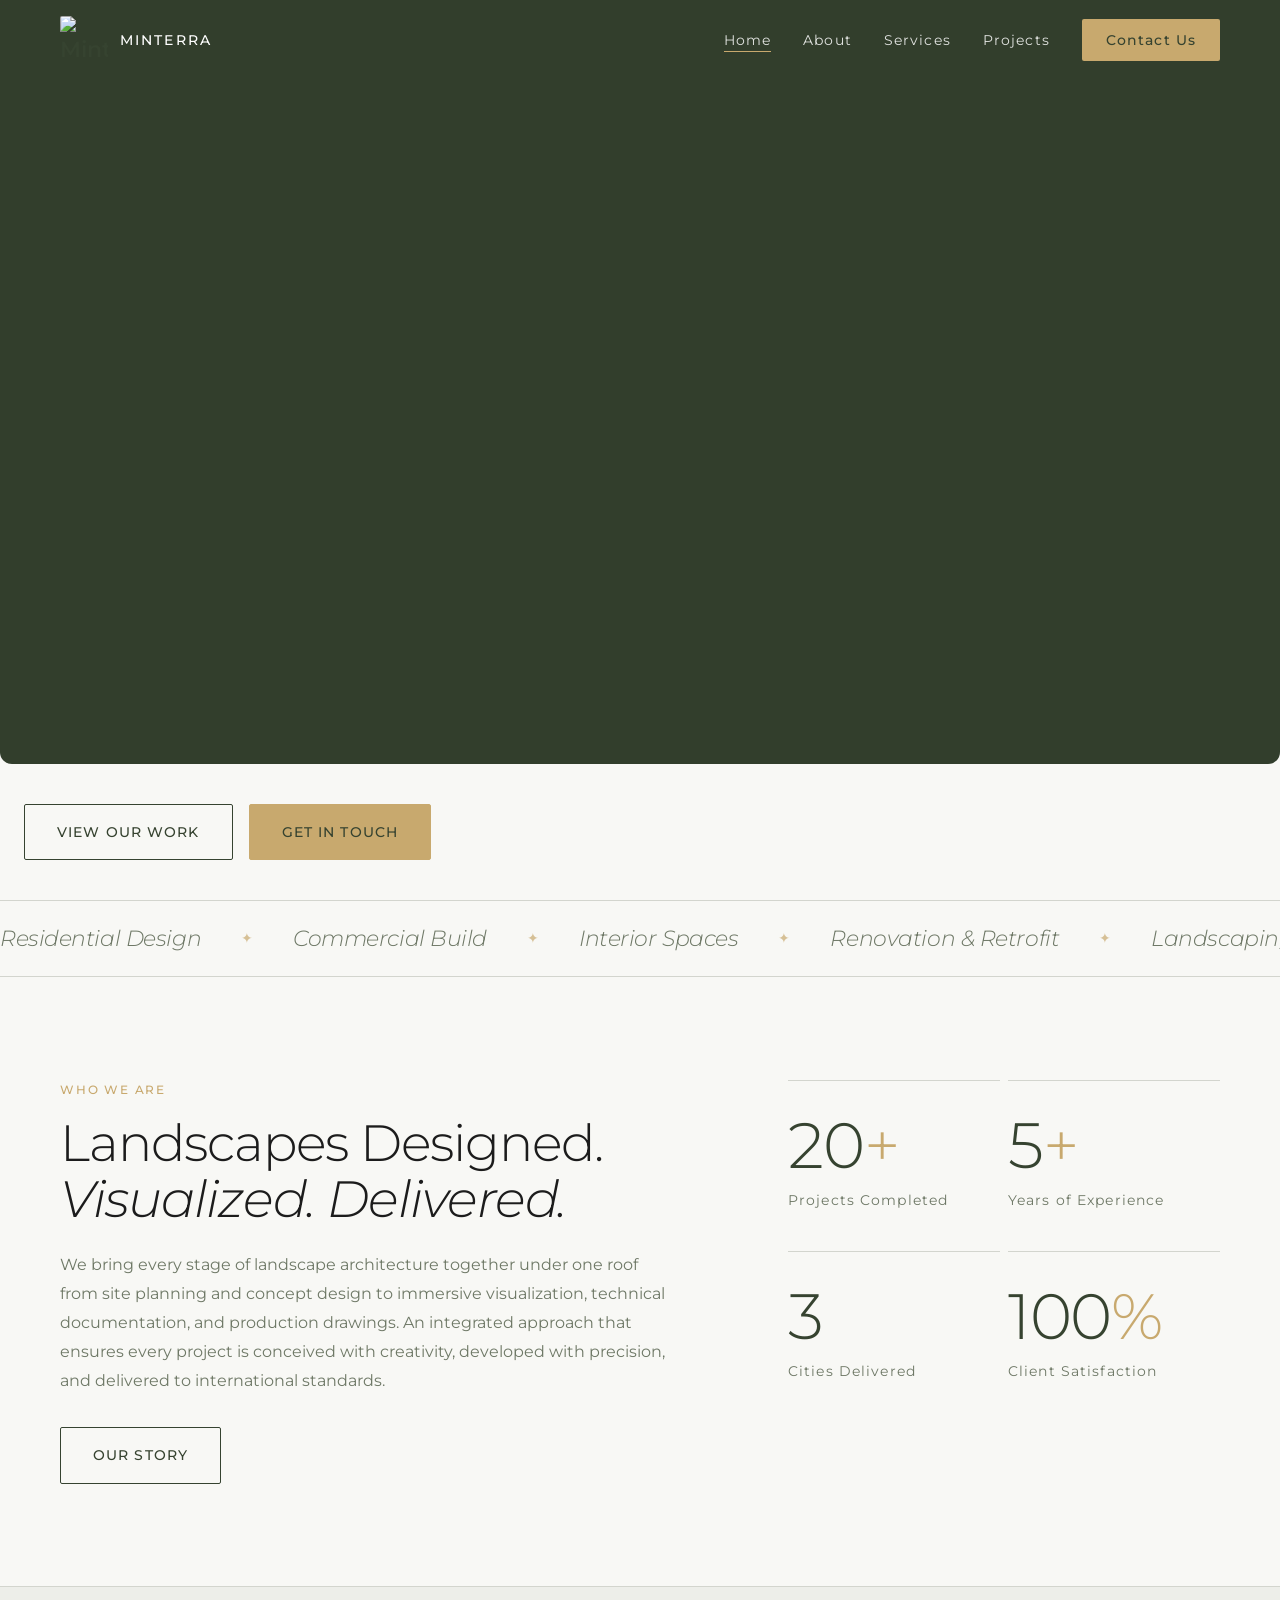
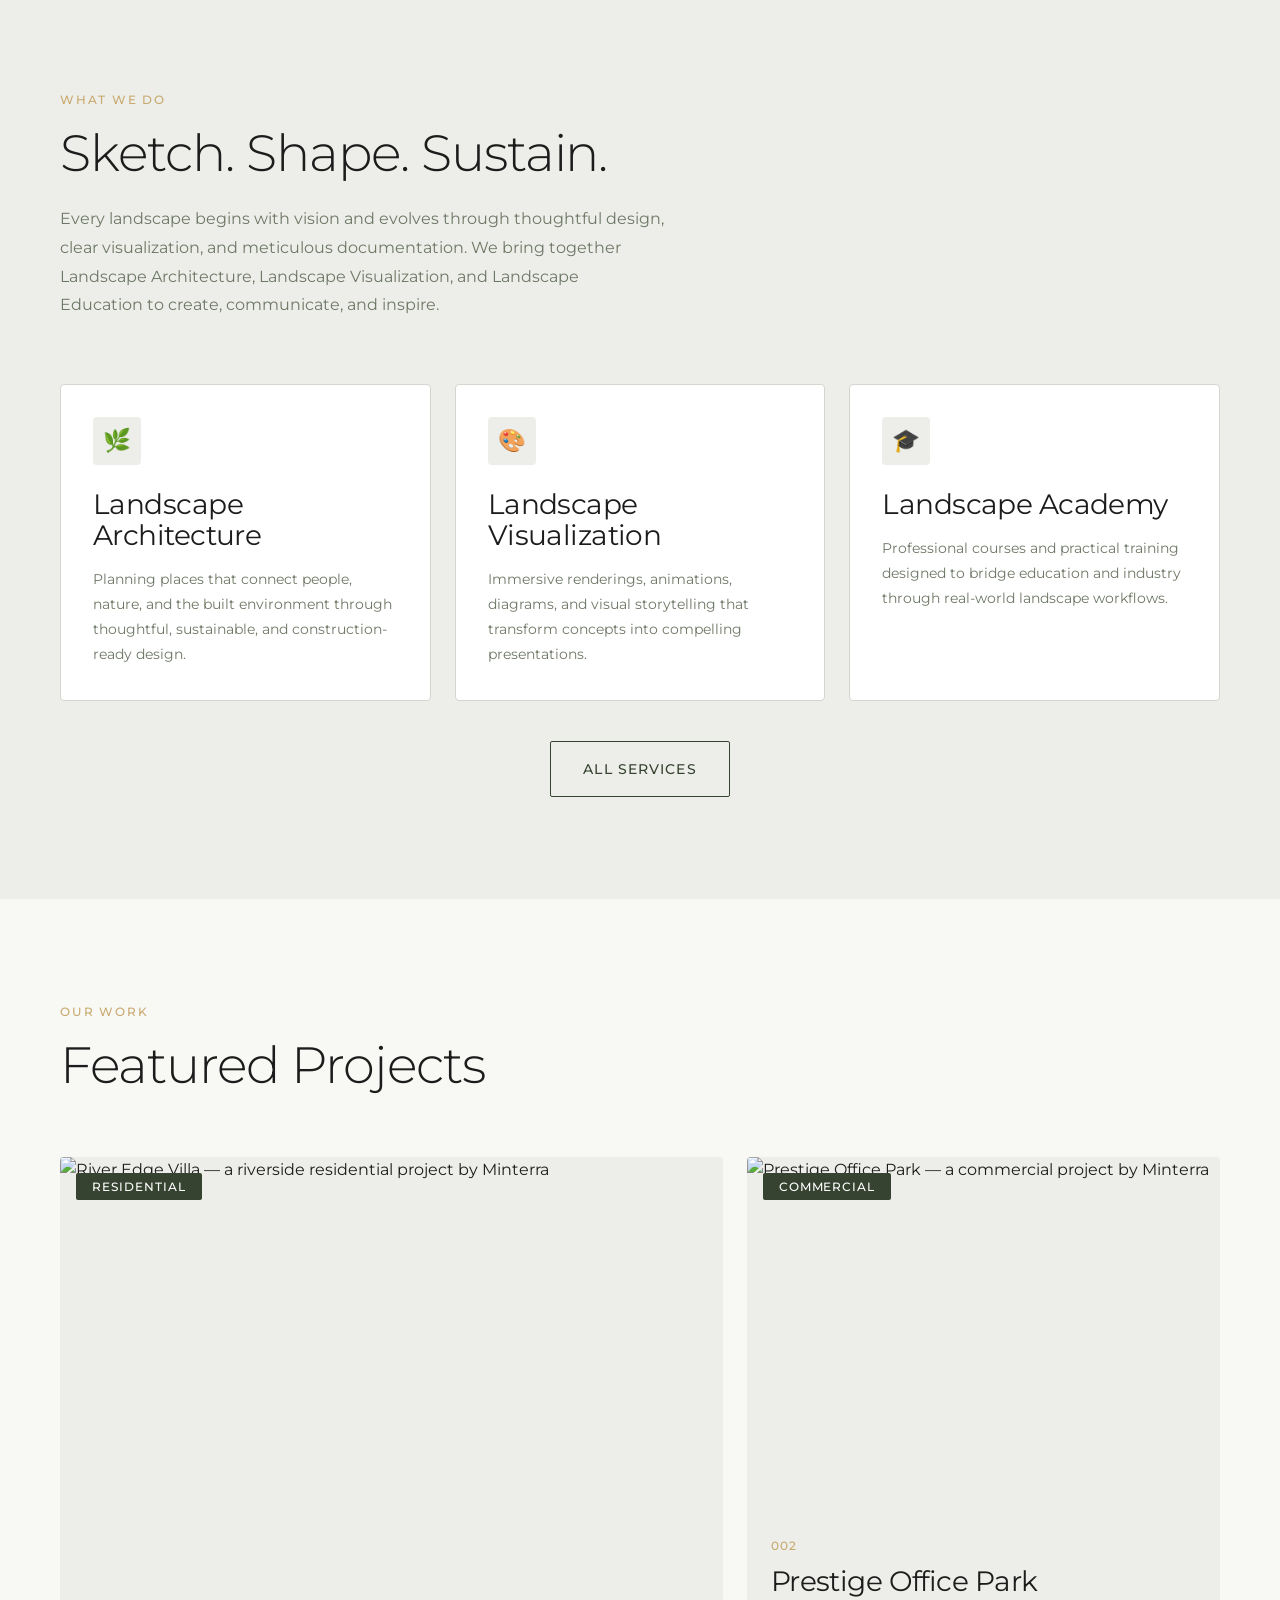
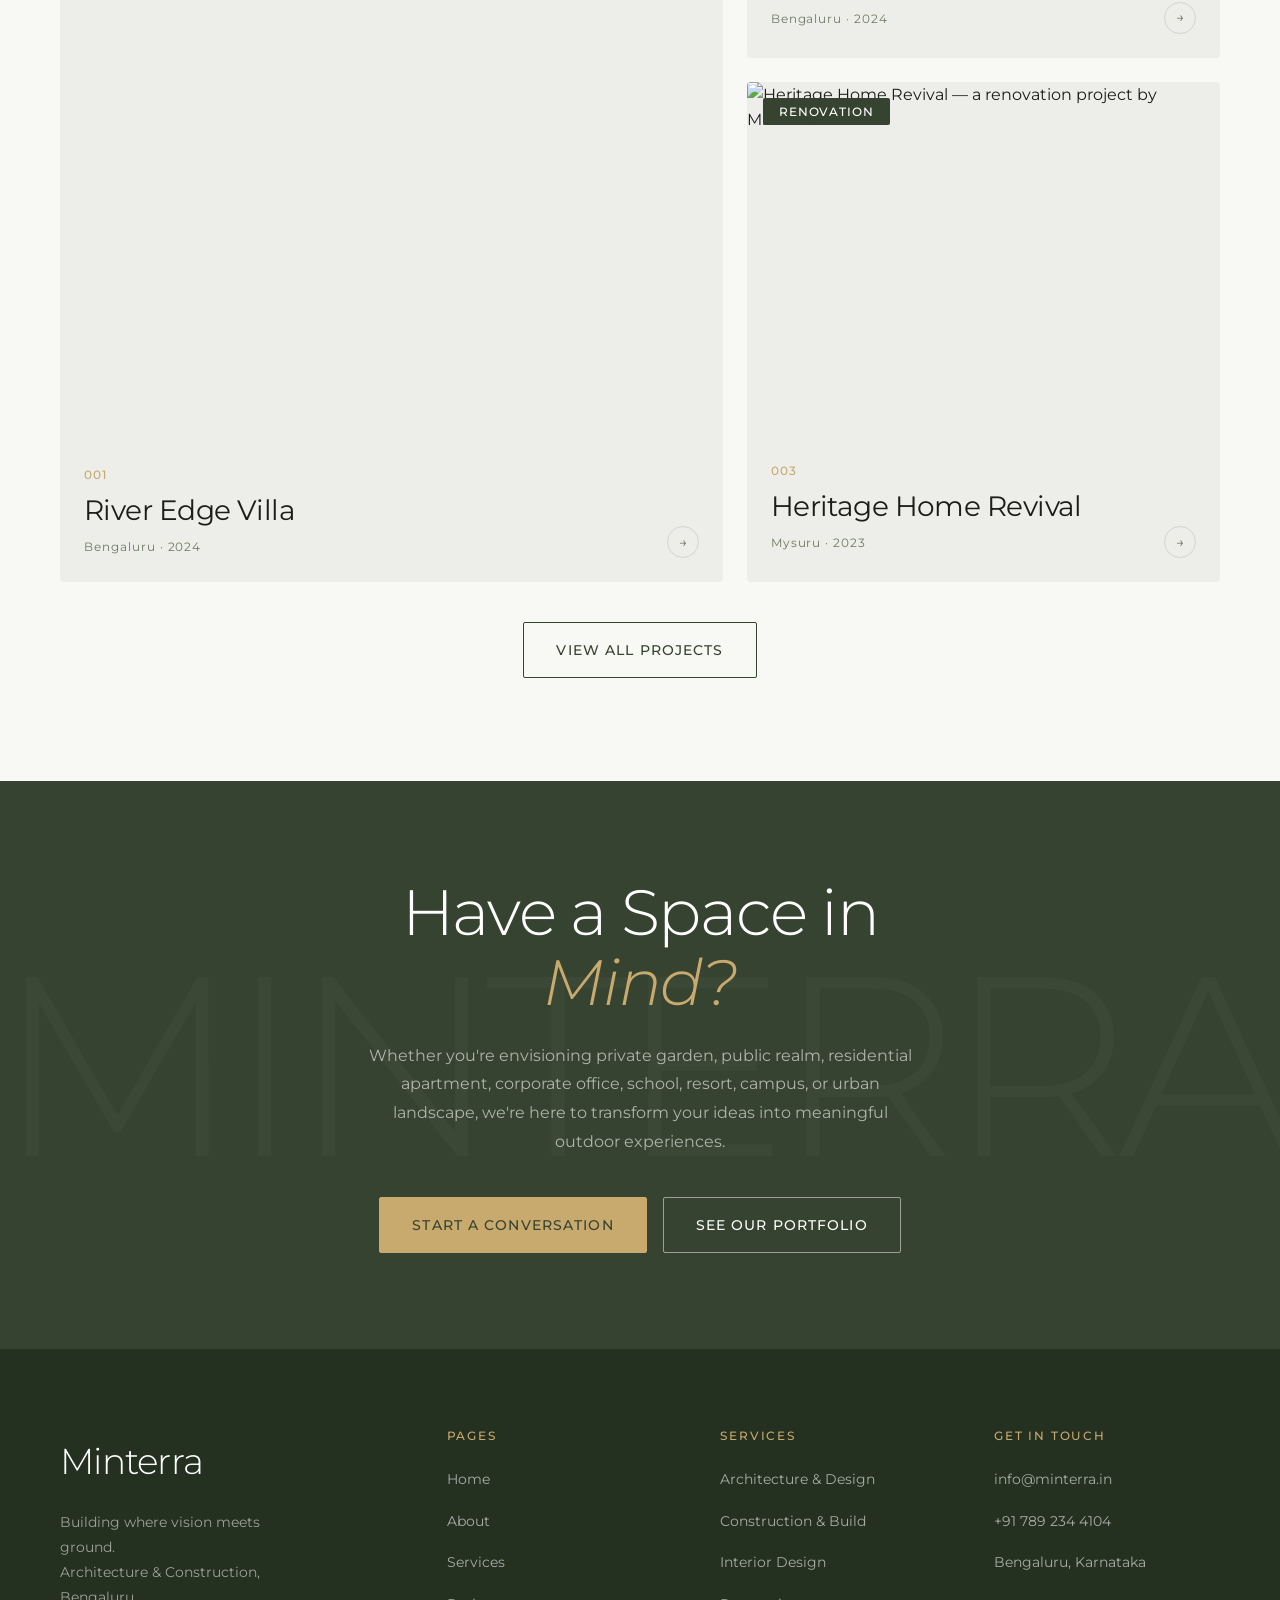
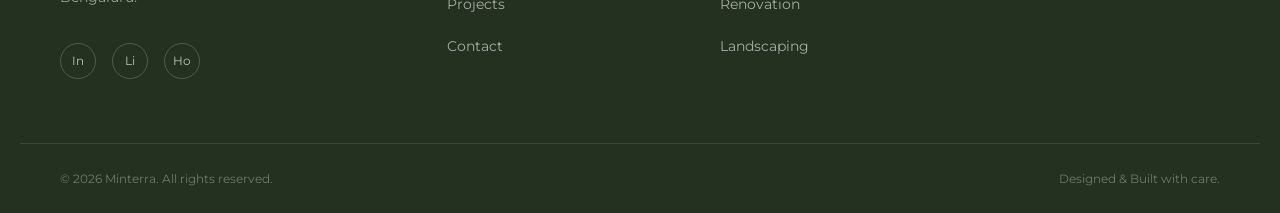
==== commit e137b262: "feat(services): ✨ update services page layout and content - refactored HTML structure for better rea" ====
--- a/index.html
+++ b/index.html
@@ -1,75 +1,98 @@
-<!DOCTYPE html>
+<!doctype html>
 <html lang="en">
-<head>
-  <meta charset="UTF-8">
-  <meta name="viewport" content="width=device-width, initial-scale=1.0">
-  <title>Minterra — Architecture & Construction</title>
-  <meta name="description" content="Minterra crafts spaces with intention, precision, and lasting quality. Architecture and construction services in Bengaluru.">
-  <link rel="canonical" href="https://minterra.in/">
-
-  <!-- Open Graph (social sharing preview) -->
-  <meta property="og:title" content="Minterra — Architecture & Construction">
-  <meta property="og:description" content="Building where vision meets ground.">
-  <meta property="og:image" content="https://dj-1112.github.io/minterra-assets/site/og-image.jpg">
-  <meta property="og:url" content="https://minterra.in/">
-  <meta property="og:type" content="website">
-
-  <!-- Favicon — add your logo files to /icons/ -->
-  <link rel="icon" type="image/x-icon" href="icons/favicon.ico">
-  <link rel="apple-touch-icon" href="icons/apple-touch-icon.png">
-
-  <!-- CSS -->
-  <link rel="stylesheet" href="css/main.css">
-  <link rel="stylesheet" href="css/components.css">
-  <link rel="stylesheet" href="css/pages/home.css">
-</head>
-<body>
-
-  <!-- ============================================================
+  <head>
+    <meta charset="UTF-8" />
+    <meta name="viewport" content="width=device-width, initial-scale=1.0" />
+    <title>Minterra — Architecture & Construction</title>
+    <meta
+      name="description"
+      content="Minterra crafts spaces with intention, precision, and lasting quality. Architecture and construction services in Bengaluru."
+    />
+    <link rel="canonical" href="https://minterra.in/" />
+
+    <!-- Open Graph (social sharing preview) -->
+    <meta
+      property="og:title"
+      content="Minterra — Architecture & Construction"
+    />
+    <meta
+      property="og:description"
+      content="Building where vision meets ground."
+    />
+    <meta
+      property="og:image"
+      content="https://dj-1112.github.io/minterra-assets/site/og-image.jpg"
+    />
+    <meta property="og:url" content="https://minterra.in/" />
+    <meta property="og:type" content="website" />
+
+    <!-- Favicon — add your logo files to /icons/ -->
+    <link rel="icon" type="image/x-icon" href="icons/favicon.ico" />
+    <link rel="apple-touch-icon" href="icons/apple-touch-icon.png" />
+
+    <!-- CSS -->
+    <link rel="stylesheet" href="css/main.css" />
+    <link rel="stylesheet" href="css/components.css" />
+    <link rel="stylesheet" href="css/pages/home.css" />
+  </head>
+  <body>
+    <!-- ============================================================
        NAVIGATION
        Starts transparent over hero, turns solid on scroll (main.js).
        ============================================================ -->
-  <nav class="nav nav--transparent" role="navigation" aria-label="Main navigation">
-    <div class="nav__container">
-
-      <!-- Logo -->
-      <a href="index.html" class="nav__logo" aria-label="Minterra Home">
-        <!-- <span class="nav__logo-mark" aria-hidden="true">M</span> -->
-        <img class="nav__logo-mark" aria-hidden="true" src="https://dj-1112.github.io/minterra-assets/site/logo.png" alt="Minterra Logo">
-        <span class="nav__logo-text">Minterra</span>
-      </a>
-
-      <!-- Desktop nav links -->
-      <ul class="nav__links" role="list">
-        <li><a href="index.html">Home</a></li>
-        <li><a href="about.html">About</a></li>
-        <li><a href="services.html">Services</a></li>
-        <li><a href="projects.html">Projects</a></li>
-        <li><a href="contact.html" class="nav__cta">Contact Us</a></li>
-      </ul>
-
-      <!-- Mobile hamburger button -->
-      <button class="nav__hamburger" aria-label="Toggle menu" aria-expanded="false">
-        <span></span>
-        <span></span>
-        <span></span>
-      </button>
+    <nav
+      class="nav nav--transparent"
+      role="navigation"
+      aria-label="Main navigation"
+    >
+      <div class="nav__container">
+        <!-- Logo -->
+        <a href="index.html" class="nav__logo" aria-label="Minterra Home">
+          <!-- <span class="nav__logo-mark" aria-hidden="true">M</span> -->
+          <img
+            class="nav__logo-mark"
+            aria-hidden="true"
+            src="https://dj-1112.github.io/minterra-assets/site/logo.png"
+            data-logo-transparent="https://dj-1112.github.io/minterra-assets/site/logo-white.png"
+            data-logo-scrolled="https://dj-1112.github.io/minterra-assets/site/logo.png"
+            alt="Minterra Logo"
+          />
+          <span class="nav__logo-text">Minterra</span>
+        </a>
+
+        <!-- Desktop nav links -->
+        <ul class="nav__links" role="list">
+          <li><a href="index.html">Home</a></li>
+          <li><a href="about.html">About</a></li>
+          <li><a href="services.html">Services</a></li>
+          <li><a href="projects.html">Projects</a></li>
+          <li><a href="contact.html" class="nav__cta">Contact Us</a></li>
+        </ul>
+
+        <!-- Mobile hamburger button -->
+        <button
+          class="nav__hamburger"
+          aria-label="Toggle menu"
+          aria-expanded="false"
+        >
+          <span></span>
+          <span></span>
+          <span></span>
+        </button>
+      </div>
+    </nav>
+
+    <!-- Mobile fullscreen menu overlay -->
+    <div class="nav__mobile-menu" role="dialog" aria-label="Mobile navigation">
+      <a href="index.html">Home</a>
+      <a href="about.html">About</a>
+      <a href="services.html">Services</a>
+      <a href="projects.html">Projects</a>
+      <a href="contact.html">Contact</a>
     </div>
-  </nav>
-
-  <!-- Mobile fullscreen menu overlay -->
-  <div class="nav__mobile-menu" role="dialog" aria-label="Mobile navigation">
-    <a href="index.html">Home</a>
-    <a href="about.html">About</a>
-    <a href="services.html">Services</a>
-    <a href="projects.html">Projects</a>
-    <a href="contact.html">Contact</a>
-  </div>
-
-
-  <main>
-
-    <!-- ============================================================
+
+    <main>
+      <!-- ============================================================
          HERO — VIDEO BACKGROUND
          Layout: video fills the viewport, CTA buttons sit below on ivory.
 
@@ -83,187 +106,193 @@
          FALLBACK: Until the video is added, the video container shows
          the Forest Green brand color (looks clean on its own).
          ============================================================ -->
-    <section class="hero" aria-label="Hero">
-
-      <!-- Video container — rounded card -->
-      <div class="hero__video-container">
-
-        <div class="hero__video-bg">
-          <!--
+      <section class="hero" aria-label="Hero">
+        <!-- Video container — rounded card -->
+        <div class="hero__video-container">
+          <div class="hero__video-bg">
+            <!--
             autoplay  — starts automatically
             muted     — required for autoplay to work in all browsers
             loop      — plays continuously
             playsinline — plays inline on iOS (no fullscreen takeover)
             preload="auto" — loads video early for smooth playback
           -->
-          <video autoplay muted loop playsinline preload="auto">
-            <source
-              src="https://dj-1112.github.io/minterra-assets/site/hero-video.mp4"
-              type="video/mp4">
-            <!-- No fallback text needed — CSS bg color covers it -->
-          </video>
-        </div>
-
-        <!-- Subtle overlay for depth -->
-        <div class="hero__overlay" aria-hidden="true"></div>
-
-      </div>
-
-      <!-- CTA buttons — below the video, on ivory background -->
-      <div class="hero__actions">
-        <a href="projects.html" class="btn btn--secondary">View Our Work</a>
-        <a href="contact.html" class="btn btn--primary">Get In Touch</a>
-      </div>
-
-    </section>
-
-
-    <!-- ============================================================
+            <video autoplay muted loop playsinline preload="auto">
+              <source
+                src="https://dj-1112.github.io/minterra-assets/site/hero-video.mp4"
+                type="video/mp4"
+              />
+              <!-- No fallback text needed — CSS bg color covers it -->
+            </video>
+          </div>
+
+          <!-- Subtle overlay for depth -->
+          <div class="hero__overlay" aria-hidden="true"></div>
+        </div>
+
+        <!-- CTA buttons — below the video, on ivory background -->
+        <div class="hero__actions">
+          <a href="projects.html" class="btn btn--secondary">View Our Work</a>
+          <a href="contact.html" class="btn btn--primary">Get In Touch</a>
+        </div>
+      </section>
+
+      <!-- ============================================================
          TICKER
          Scrolling marquee strip — signature brand element.
          aria-hidden: screen readers skip this decorative element.
          ============================================================ -->
-    <div class="ticker" aria-hidden="true">
-      <div class="ticker__track">
-        <!-- First set -->
-        <span class="ticker__item">Residential Design</span>
-        <span class="ticker__dot">✦</span>
-        <span class="ticker__item">Commercial Build</span>
-        <span class="ticker__dot">✦</span>
-        <span class="ticker__item">Interior Spaces</span>
-        <span class="ticker__dot">✦</span>
-        <span class="ticker__item">Renovation &amp; Retrofit</span>
-        <span class="ticker__dot">✦</span>
-        <span class="ticker__item">Landscaping</span>
-        <span class="ticker__dot">✦</span>
-        <span class="ticker__item">Project Management</span>
-        <span class="ticker__dot">✦</span>
-        <!-- Duplicate set for seamless infinite loop -->
-        <span class="ticker__item">Residential Design</span>
-        <span class="ticker__dot">✦</span>
-        <span class="ticker__item">Commercial Build</span>
-        <span class="ticker__dot">✦</span>
-        <span class="ticker__item">Interior Spaces</span>
-        <span class="ticker__dot">✦</span>
-        <span class="ticker__item">Renovation &amp; Retrofit</span>
-        <span class="ticker__dot">✦</span>
-        <span class="ticker__item">Landscaping</span>
-        <span class="ticker__dot">✦</span>
-        <span class="ticker__item">Project Management</span>
-        <span class="ticker__dot">✦</span>
+      <div class="ticker" aria-hidden="true">
+        <div class="ticker__track">
+          <!-- First set -->
+          <span class="ticker__item">Residential Design</span>
+          <span class="ticker__dot">✦</span>
+          <span class="ticker__item">Commercial Build</span>
+          <span class="ticker__dot">✦</span>
+          <span class="ticker__item">Interior Spaces</span>
+          <span class="ticker__dot">✦</span>
+          <span class="ticker__item">Renovation &amp; Retrofit</span>
+          <span class="ticker__dot">✦</span>
+          <span class="ticker__item">Landscaping</span>
+          <span class="ticker__dot">✦</span>
+          <span class="ticker__item">Project Management</span>
+          <span class="ticker__dot">✦</span>
+          <!-- Duplicate set for seamless infinite loop -->
+          <span class="ticker__item">Residential Design</span>
+          <span class="ticker__dot">✦</span>
+          <span class="ticker__item">Commercial Build</span>
+          <span class="ticker__dot">✦</span>
+          <span class="ticker__item">Interior Spaces</span>
+          <span class="ticker__dot">✦</span>
+          <span class="ticker__item">Renovation &amp; Retrofit</span>
+          <span class="ticker__dot">✦</span>
+          <span class="ticker__item">Landscaping</span>
+          <span class="ticker__dot">✦</span>
+          <span class="ticker__item">Project Management</span>
+          <span class="ticker__dot">✦</span>
+        </div>
       </div>
-    </div>
-
-
-    <!-- ============================================================
+
+      <!-- ============================================================
          ABOUT GLIMPSE
          Short intro + stats. Full story is on about.html.
          ============================================================ -->
-    <section class="home-about section" aria-labelledby="about-heading">
-      <div class="container">
-        <div class="home-about__inner">
-
-          <!-- Left: text -->
-          <div class="reveal">
-            <span class="eyebrow">Who We Are</span>
-            <h2 class="home-about__title" id="about-heading">
-              Spaces Built to<br>
-              <em>Last Generations</em>
-            </h2>
-            <p class="home-about__body">
-              Minterra was founded on a simple belief — that every building is a legacy.
-              We bring together architectural vision and construction expertise under one roof,
-              so our clients never have to bridge the gap between design and delivery.
-            </p>
-            <a href="about.html" class="btn btn--secondary">Our Story</a>
-          </div>
-
-          <!-- Right: stats -->
-          <div class="home-about__stats reveal-group" aria-label="Company statistics">
-            <div class="stat-block reveal-item">
-              <span class="stat-block__number">20<span class="stat-block__suffix">+</span></span>
-              <span class="stat-block__label">Projects Completed</span>
+      <section class="home-about section" aria-labelledby="about-heading">
+        <div class="container">
+          <div class="home-about__inner">
+            <!-- Left: text -->
+            <div class="reveal">
+              <span class="eyebrow">Who We Are</span>
+              <h2 class="home-about__title" id="about-heading">
+                Landscapes Designed.<br />
+                <em>Visualized. Delivered.</em>
+              </h2>
+              <p class="home-about__body">
+                We bring every stage of landscape architecture together under
+                one roof from site planning and concept design to immersive
+                visualization, technical documentation, and production drawings.
+                An integrated approach that ensures every project is conceived
+                with creativity, developed with precision, and delivered to
+                international standards.
+              </p>
+              <a href="about.html" class="btn btn--secondary">Our Story</a>
             </div>
-            <div class="stat-block reveal-item">
-              <span class="stat-block__number">5<span class="stat-block__suffix">+</span></span>
-              <span class="stat-block__label">Years of Experience</span>
+
+            <!-- Right: stats -->
+            <div
+              class="home-about__stats reveal-group"
+              aria-label="Company statistics"
+            >
+              <div class="stat-block reveal-item">
+                <span class="stat-block__number"
+                  >20<span class="stat-block__suffix">+</span></span
+                >
+                <span class="stat-block__label">Projects Completed</span>
+              </div>
+              <div class="stat-block reveal-item">
+                <span class="stat-block__number"
+                  >5<span class="stat-block__suffix">+</span></span
+                >
+                <span class="stat-block__label">Years of Experience</span>
+              </div>
+              <div class="stat-block reveal-item">
+                <span class="stat-block__number">3</span>
+                <span class="stat-block__label">Cities Delivered</span>
+              </div>
+              <div class="stat-block reveal-item">
+                <span class="stat-block__number"
+                  >100<span class="stat-block__suffix">%</span></span
+                >
+                <span class="stat-block__label">Client Satisfaction</span>
+              </div>
             </div>
-            <div class="stat-block reveal-item">
-              <span class="stat-block__number">3</span>
-              <span class="stat-block__label">Cities Delivered</span>
-            </div>
-            <div class="stat-block reveal-item">
-              <span class="stat-block__number">100<span class="stat-block__suffix">%</span></span>
-              <span class="stat-block__label">Client Satisfaction</span>
-            </div>
-          </div>
-
-        </div>
-      </div>
-    </section>
-
-    <hr class="divider">
-
-
-    <!-- ============================================================
+          </div>
+        </div>
+      </section>
+
+      <hr class="divider" />
+
+      <!-- ============================================================
          SERVICES PREVIEW
          3 highlight services. Full list on services.html.
          ============================================================ -->
-    <section class="section section--surface" aria-labelledby="services-heading">
-      <div class="container">
-
-        <div class="section-header reveal">
-          <span class="eyebrow">What We Do</span>
-          <h2 class="section-header__title" id="services-heading">
-            Craft at Every Stage
-          </h2>
-          <p class="section-header__body">
-            From the first sketch to the final finish — we guide your project
-            with expertise, transparency, and precision.
-          </p>
-        </div>
-
-        <!-- SERVICE CARDS GRID -->
-        <div class="home-services__grid reveal-group">
-
-          <div class="service-card reveal-item">
-            <div class="service-card__icon" aria-hidden="true">🏛️</div>
-            <h3 class="service-card__title">Architecture &amp; Design</h3>
-            <p class="service-card__body">
-              Conceptual design, 3D visualisation, working drawings, and
-              regulatory approvals — beautifully resolved before a single brick is laid.
+      <section
+        class="section section--surface"
+        aria-labelledby="services-heading"
+      >
+        <div class="container">
+          <div class="section-header reveal">
+            <span class="eyebrow">What We Do</span>
+            <h2 class="section-header__title" id="services-heading">
+              Sketch. Shape. Sustain.
+            </h2>
+            <p class="section-header__body">
+              Every landscape begins with vision and evolves through thoughtful
+              design, clear visualization, and meticulous documentation. We
+              bring together Landscape Architecture, Landscape Visualization,
+              and Landscape Education to create, communicate, and inspire.
             </p>
           </div>
 
-          <div class="service-card reveal-item">
-            <div class="service-card__icon" aria-hidden="true">🔨</div>
-            <h3 class="service-card__title">Construction &amp; Build</h3>
-            <p class="service-card__body">
-              End-to-end construction management with skilled labour, quality materials,
-              and timeline accountability on every project.
-            </p>
-          </div>
-
-          <div class="service-card reveal-item">
-            <div class="service-card__icon" aria-hidden="true">🪑</div>
-            <h3 class="service-card__title">Interior Design</h3>
-            <p class="service-card__body">
-              Space planning, material curation, and furniture selection that
-              transforms a building into a place people love living and working in.
-            </p>
-          </div>
-
-        </div>
-
-        <div class="home-services__footer reveal">
-          <a href="services.html" class="btn btn--secondary">All Services</a>
-        </div>
-
-      </div>
-    </section>
-
-
-    <!-- ============================================================
+          <!-- SERVICE CARDS GRID -->
+          <div class="home-services__grid reveal-group">
+            <div class="service-card reveal-item">
+              <div class="service-card__icon" aria-hidden="true">🌿</div>
+              <h3 class="service-card__title">Landscape Architecture</h3>
+              <p class="service-card__body">
+                Planning places that connect people, nature, and the built
+                environment through thoughtful, sustainable, and
+                construction-ready design.
+              </p>
+            </div>
+
+            <div class="service-card reveal-item">
+              <div class="service-card__icon" aria-hidden="true">🎨</div>
+              <h3 class="service-card__title">Landscape Visualization</h3>
+              <p class="service-card__body">
+                Immersive renderings, animations, diagrams, and visual
+                storytelling that transform concepts into compelling
+                presentations.
+              </p>
+            </div>
+
+            <div class="service-card reveal-item">
+              <div class="service-card__icon" aria-hidden="true">🎓</div>
+              <h3 class="service-card__title">Landscape Academy</h3>
+              <p class="service-card__body">
+                Professional courses and practical training designed to bridge
+                education and industry through real-world landscape workflows.
+              </p>
+            </div>
+          </div>
+
+          <div class="home-services__footer reveal">
+            <a href="services.html" class="btn btn--secondary">All Services</a>
+          </div>
+        </div>
+      </section>
+
+      <!-- ============================================================
          FEATURED PROJECTS
          Asymmetric grid: 1 large card + 2 stacked.
          
@@ -271,186 +300,209 @@
          Replace "dj-1112" with your GitHub username.
          Image filenames always remain cover.jpg — see README.
          ============================================================ -->
-    <section class="section" aria-labelledby="projects-heading">
-      <div class="container">
-
-        <div class="section-header reveal">
-          <span class="eyebrow">Our Work</span>
-          <h2 class="section-header__title" id="projects-heading">
-            Featured Projects
-          </h2>
-        </div>
-
-        <div class="home-projects__grid reveal-group">
-
-          <!-- LARGE CARD (left, spans 2 rows) -->
-          <article class="project-card reveal-item" data-category="residential">
-            <a href="projects.html" class="project-card__link" aria-label="River Edge Villa project">
-              <div class="project-card__image-wrap">
-                <!-- Replace dj-1112 with your GitHub username -->
-                <img
-                  src="https://dj-1112.github.io/minterra-assets/projects/project-001-river-edge-villa/cover.jpg"
-                  alt="River Edge Villa — a riverside residential project by Minterra"
-                  class="project-card__image"
-                  loading="eager">
-                <span class="project-card__badge">Residential</span>
-              </div>
-              <div class="project-card__body">
-                <span class="project-card__num">001</span>
-                <h3 class="project-card__name">River Edge Villa</h3>
-                <p class="project-card__meta">Bengaluru · 2024</p>
-              </div>
-              <span class="project-card__arrow" aria-hidden="true">→</span>
-            </a>
-          </article>
-
-          <!-- SMALL CARD 1 (top right) -->
-          <article class="project-card reveal-item" data-category="commercial">
-            <a href="projects.html" class="project-card__link" aria-label="Prestige Office Park project">
-              <div class="project-card__image-wrap">
-                <img
-                  src="https://dj-1112.github.io/minterra-assets/projects/project-002-prestige-office-park/cover.jpg"
-                  alt="Prestige Office Park — a commercial project by Minterra"
-                  class="project-card__image"
-                  loading="lazy">
-                <span class="project-card__badge">Commercial</span>
-              </div>
-              <div class="project-card__body">
-                <span class="project-card__num">002</span>
-                <h3 class="project-card__name">Prestige Office Park</h3>
-                <p class="project-card__meta">Bengaluru · 2024</p>
-              </div>
-              <span class="project-card__arrow" aria-hidden="true">→</span>
-            </a>
-          </article>
-
-          <!-- SMALL CARD 2 (bottom right) -->
-          <article class="project-card reveal-item" data-category="renovation">
-            <a href="projects.html" class="project-card__link" aria-label="Heritage Home Revival project">
-              <div class="project-card__image-wrap">
-                <img
-                  src="https://dj-1112.github.io/minterra-assets/projects/project-003-heritage-home-revival/cover.jpg"
-                  alt="Heritage Home Revival — a renovation project by Minterra"
-                  class="project-card__image"
-                  loading="lazy">
-                <span class="project-card__badge">Renovation</span>
-              </div>
-              <div class="project-card__body">
-                <span class="project-card__num">003</span>
-                <h3 class="project-card__name">Heritage Home Revival</h3>
-                <p class="project-card__meta">Mysuru · 2023</p>
-              </div>
-              <span class="project-card__arrow" aria-hidden="true">→</span>
-            </a>
-          </article>
-
-        </div>
-
-        <div class="home-projects__footer reveal">
-          <a href="projects.html" class="btn btn--secondary">View All Projects</a>
-        </div>
-
-      </div>
-    </section>
-
-
-    <!-- ============================================================
+      <section class="section" aria-labelledby="projects-heading">
+        <div class="container">
+          <div class="section-header reveal">
+            <span class="eyebrow">Our Work</span>
+            <h2 class="section-header__title" id="projects-heading">
+              Featured Projects
+            </h2>
+          </div>
+
+          <div class="home-projects__grid reveal-group">
+            <!-- LARGE CARD (left, spans 2 rows) -->
+            <article
+              class="project-card reveal-item"
+              data-category="residential"
+            >
+              <a
+                href="projects.html"
+                class="project-card__link"
+                aria-label="River Edge Villa project"
+              >
+                <div class="project-card__image-wrap">
+                  <!-- Replace dj-1112 with your GitHub username -->
+                  <img
+                    src="https://dj-1112.github.io/minterra-assets/projects/project-001-riverside-villa/cover.jpg"
+                    alt="River Edge Villa — a riverside residential project by Minterra"
+                    class="project-card__image"
+                    loading="eager"
+                  />
+                  <span class="project-card__badge">Residential</span>
+                </div>
+                <div class="project-card__body">
+                  <span class="project-card__num">001</span>
+                  <h3 class="project-card__name">River Edge Villa</h3>
+                  <p class="project-card__meta">Bengaluru · 2024</p>
+                </div>
+                <span class="project-card__arrow" aria-hidden="true">→</span>
+              </a>
+            </article>
+
+            <!-- SMALL CARD 1 (top right) -->
+            <article
+              class="project-card reveal-item"
+              data-category="commercial"
+            >
+              <a
+                href="projects.html"
+                class="project-card__link"
+                aria-label="Prestige Office Park project"
+              >
+                <div class="project-card__image-wrap">
+                  <img
+                    src="https://dj-1112.github.io/minterra-assets/projects/project-002-downtown-office/cover.jpg"
+                    alt="Prestige Office Park — a commercial project by Minterra"
+                    class="project-card__image"
+                    loading="lazy"
+                  />
+                  <span class="project-card__badge">Commercial</span>
+                </div>
+                <div class="project-card__body">
+                  <span class="project-card__num">002</span>
+                  <h3 class="project-card__name">Prestige Office Park</h3>
+                  <p class="project-card__meta">Bengaluru · 2024</p>
+                </div>
+                <span class="project-card__arrow" aria-hidden="true">→</span>
+              </a>
+            </article>
+
+            <!-- SMALL CARD 2 (bottom right) -->
+            <article
+              class="project-card reveal-item"
+              data-category="renovation"
+            >
+              <a
+                href="projects.html"
+                class="project-card__link"
+                aria-label="Heritage Home Revival project"
+              >
+                <div class="project-card__image-wrap">
+                  <img
+                    src="https://dj-1112.github.io/minterra-assets/projects/project-003-lakefront-home/cover.jpg"
+                    alt="Heritage Home Revival — a renovation project by Minterra"
+                    class="project-card__image"
+                    loading="lazy"
+                  />
+                  <span class="project-card__badge">Renovation</span>
+                </div>
+                <div class="project-card__body">
+                  <span class="project-card__num">003</span>
+                  <h3 class="project-card__name">Heritage Home Revival</h3>
+                  <p class="project-card__meta">Mysuru · 2023</p>
+                </div>
+                <span class="project-card__arrow" aria-hidden="true">→</span>
+              </a>
+            </article>
+          </div>
+
+          <div class="home-projects__footer reveal">
+            <a href="projects.html" class="btn btn--secondary"
+              >View All Projects</a
+            >
+          </div>
+        </div>
+      </section>
+
+      <!-- ============================================================
          CTA BANNER
          Dark green full-bleed strip with contact invitation.
          ============================================================ -->
-    <section class="home-cta" aria-labelledby="cta-heading">
-      <div class="container home-cta__inner reveal">
-        <h2 class="home-cta__title" id="cta-heading">
-          Have a Space in<br>
-          <em>Mind?</em>
-        </h2>
-        <p class="home-cta__body">
-          Whether it's a home, an office, or a renovation — let's talk about
-          what you're building and how Minterra can bring it to life.
-        </p>
-        <div class="home-cta__actions">
-          <a href="contact.html" class="btn btn--primary">Start a Conversation</a>
-          <a href="projects.html" class="btn btn--ghost-white">See Our Portfolio</a>
-        </div>
-      </div>
-    </section>
-
-  </main>
-
-
-  <!-- ============================================================
+      <section class="home-cta" aria-labelledby="cta-heading">
+        <div class="container home-cta__inner reveal">
+          <h2 class="home-cta__title" id="cta-heading">
+            Have a Space in<br />
+            <em>Mind?</em>
+          </h2>
+          <p class="home-cta__body">
+            Whether you're envisioning private garden, public realm, residential
+            apartment, corporate office, school, resort, campus, or urban
+            landscape, we're here to transform your ideas into meaningful
+            outdoor experiences.
+          </p>
+          <div class="home-cta__actions">
+            <a href="contact.html" class="btn btn--primary"
+              >Start a Conversation</a
+            >
+            <a href="projects.html" class="btn btn--ghost-white"
+              >See Our Portfolio</a
+            >
+          </div>
+        </div>
+      </section>
+    </main>
+
+    <!-- ============================================================
        FOOTER
        ============================================================ -->
-  <footer class="footer" role="contentinfo">
-    <div class="footer__main">
-
-      <!-- Brand column -->
-      <div class="footer__brand">
-        <p class="footer__brand-name">Minterra</p>
-        <p class="footer__tagline">
-          Building where vision meets ground.<br>
-          Architecture &amp; Construction, Bengaluru.
-        </p>
-        <div class="footer__social" aria-label="Social media links">
-          <!-- Update href values with real social profile URLs -->
-          <a href="#" class="footer__social-link" aria-label="Instagram">In</a>
-          <a href="#" class="footer__social-link" aria-label="LinkedIn">Li</a>
-          <a href="#" class="footer__social-link" aria-label="Houzz">Ho</a>
+    <footer class="footer" role="contentinfo">
+      <div class="footer__main">
+        <!-- Brand column -->
+        <div class="footer__brand">
+          <p class="footer__brand-name">Minterra</p>
+          <p class="footer__tagline">
+            Building where vision meets ground.<br />
+            Architecture &amp; Construction, Bengaluru.
+          </p>
+          <div class="footer__social" aria-label="Social media links">
+            <!-- Update href values with real social profile URLs -->
+            <a href="#" class="footer__social-link" aria-label="Instagram"
+              >In</a
+            >
+            <a href="#" class="footer__social-link" aria-label="LinkedIn">Li</a>
+            <a href="#" class="footer__social-link" aria-label="Houzz">Ho</a>
+          </div>
+        </div>
+
+        <!-- Pages column -->
+        <div class="footer__col">
+          <h3 class="footer__col-title">Pages</h3>
+          <ul role="list">
+            <li><a href="index.html">Home</a></li>
+            <li><a href="about.html">About</a></li>
+            <li><a href="services.html">Services</a></li>
+            <li><a href="projects.html">Projects</a></li>
+            <li><a href="contact.html">Contact</a></li>
+          </ul>
+        </div>
+
+        <!-- Services column -->
+        <div class="footer__col">
+          <h3 class="footer__col-title">Services</h3>
+          <ul role="list">
+            <li><a href="services.html">Architecture &amp; Design</a></li>
+            <li><a href="services.html">Construction &amp; Build</a></li>
+            <li><a href="services.html">Interior Design</a></li>
+            <li><a href="services.html">Renovation</a></li>
+            <li><a href="services.html">Landscaping</a></li>
+          </ul>
+        </div>
+
+        <!-- Contact column -->
+        <div class="footer__col">
+          <h3 class="footer__col-title">Get In Touch</h3>
+          <ul role="list">
+            <!-- Update with real email and phone -->
+            <li><a href="mailto:info@minterra.in">info@minterra.in</a></li>
+            <li><a href="tel:+917892344104">+91 789 234 4104</a></li>
+            <li><span>Bengaluru, Karnataka</span></li>
+          </ul>
         </div>
       </div>
 
-      <!-- Pages column -->
-      <div class="footer__col">
-        <h3 class="footer__col-title">Pages</h3>
-        <ul role="list">
-          <li><a href="index.html">Home</a></li>
-          <li><a href="about.html">About</a></li>
-          <li><a href="services.html">Services</a></li>
-          <li><a href="projects.html">Projects</a></li>
-          <li><a href="contact.html">Contact</a></li>
-        </ul>
+      <div class="footer__bottom">
+        <p>&copy; <span id="year"></span> Minterra. All rights reserved.</p>
+        <p>Designed &amp; Built with care.</p>
       </div>
-
-      <!-- Services column -->
-      <div class="footer__col">
-        <h3 class="footer__col-title">Services</h3>
-        <ul role="list">
-          <li><a href="services.html">Architecture &amp; Design</a></li>
-          <li><a href="services.html">Construction &amp; Build</a></li>
-          <li><a href="services.html">Interior Design</a></li>
-          <li><a href="services.html">Renovation</a></li>
-          <li><a href="services.html">Landscaping</a></li>
-        </ul>
-      </div>
-
-      <!-- Contact column -->
-      <div class="footer__col">
-        <h3 class="footer__col-title">Get In Touch</h3>
-        <ul role="list">
-          <!-- Update with real email and phone -->
-          <li><a href="mailto:hello@minterra.in">hello@minterra.in</a></li>
-          <li><a href="tel:+919XXXXXXXXX">+91 9XX XXX XXXX</a></li>
-          <li><span>Bengaluru, Karnataka</span></li>
-        </ul>
-      </div>
-
-    </div>
-
-    <div class="footer__bottom">
-      <p>&copy; <span id="year"></span> Minterra. All rights reserved.</p>
-      <p>Designed &amp; Built with care.</p>
-    </div>
-  </footer>
-
-
-  <!-- JS — global first, then page-specific -->
-  <script src="js/main.js"></script>
-  <script src="js/pages/home.js"></script>
-
-  <!-- Auto-update copyright year -->
-  <script>
-    document.getElementById('year').textContent = new Date().getFullYear();
-  </script>
-
-</body>
+    </footer>
+
+    <!-- JS — global first, then page-specific -->
+    <script src="js/main.js"></script>
+    <script src="js/pages/home.js"></script>
+
+    <!-- Auto-update copyright year -->
+    <script>
+      document.getElementById('year').textContent = new Date().getFullYear();
+    </script>
+  </body>
 </html>
--- a/css/main.css
+++ b/css/main.css
@@ -327,9 +327,9 @@
   display: flex;
   align-items: center;
   justify-content: center;
-  width: 2.25rem;
-  height: 2.25rem;
-  background-color: var(--color-accent);
+  width: 3rem;
+  height: 3rem;
+  /* background-color: var(--color-accent); */
   color: var(--color-primary);
   font-family: var(--font-display);
   font-size: var(--text-xl);
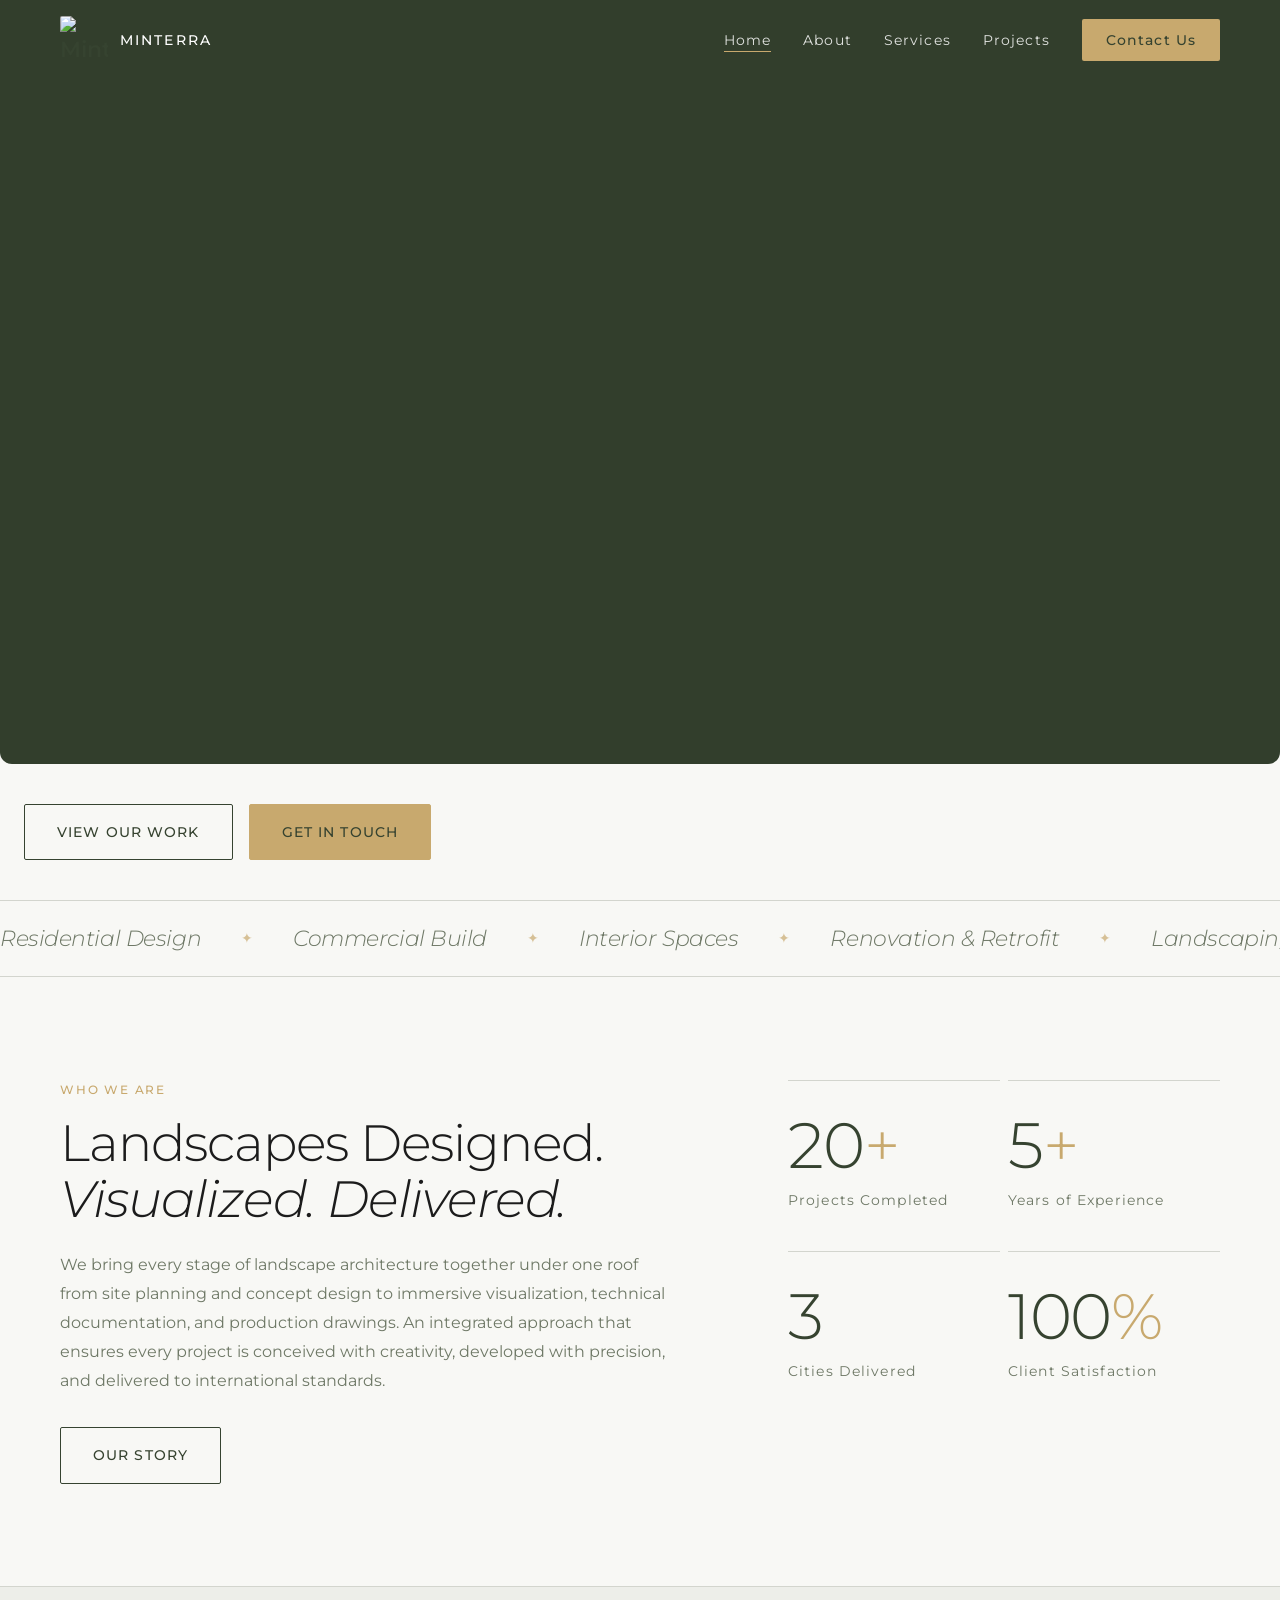
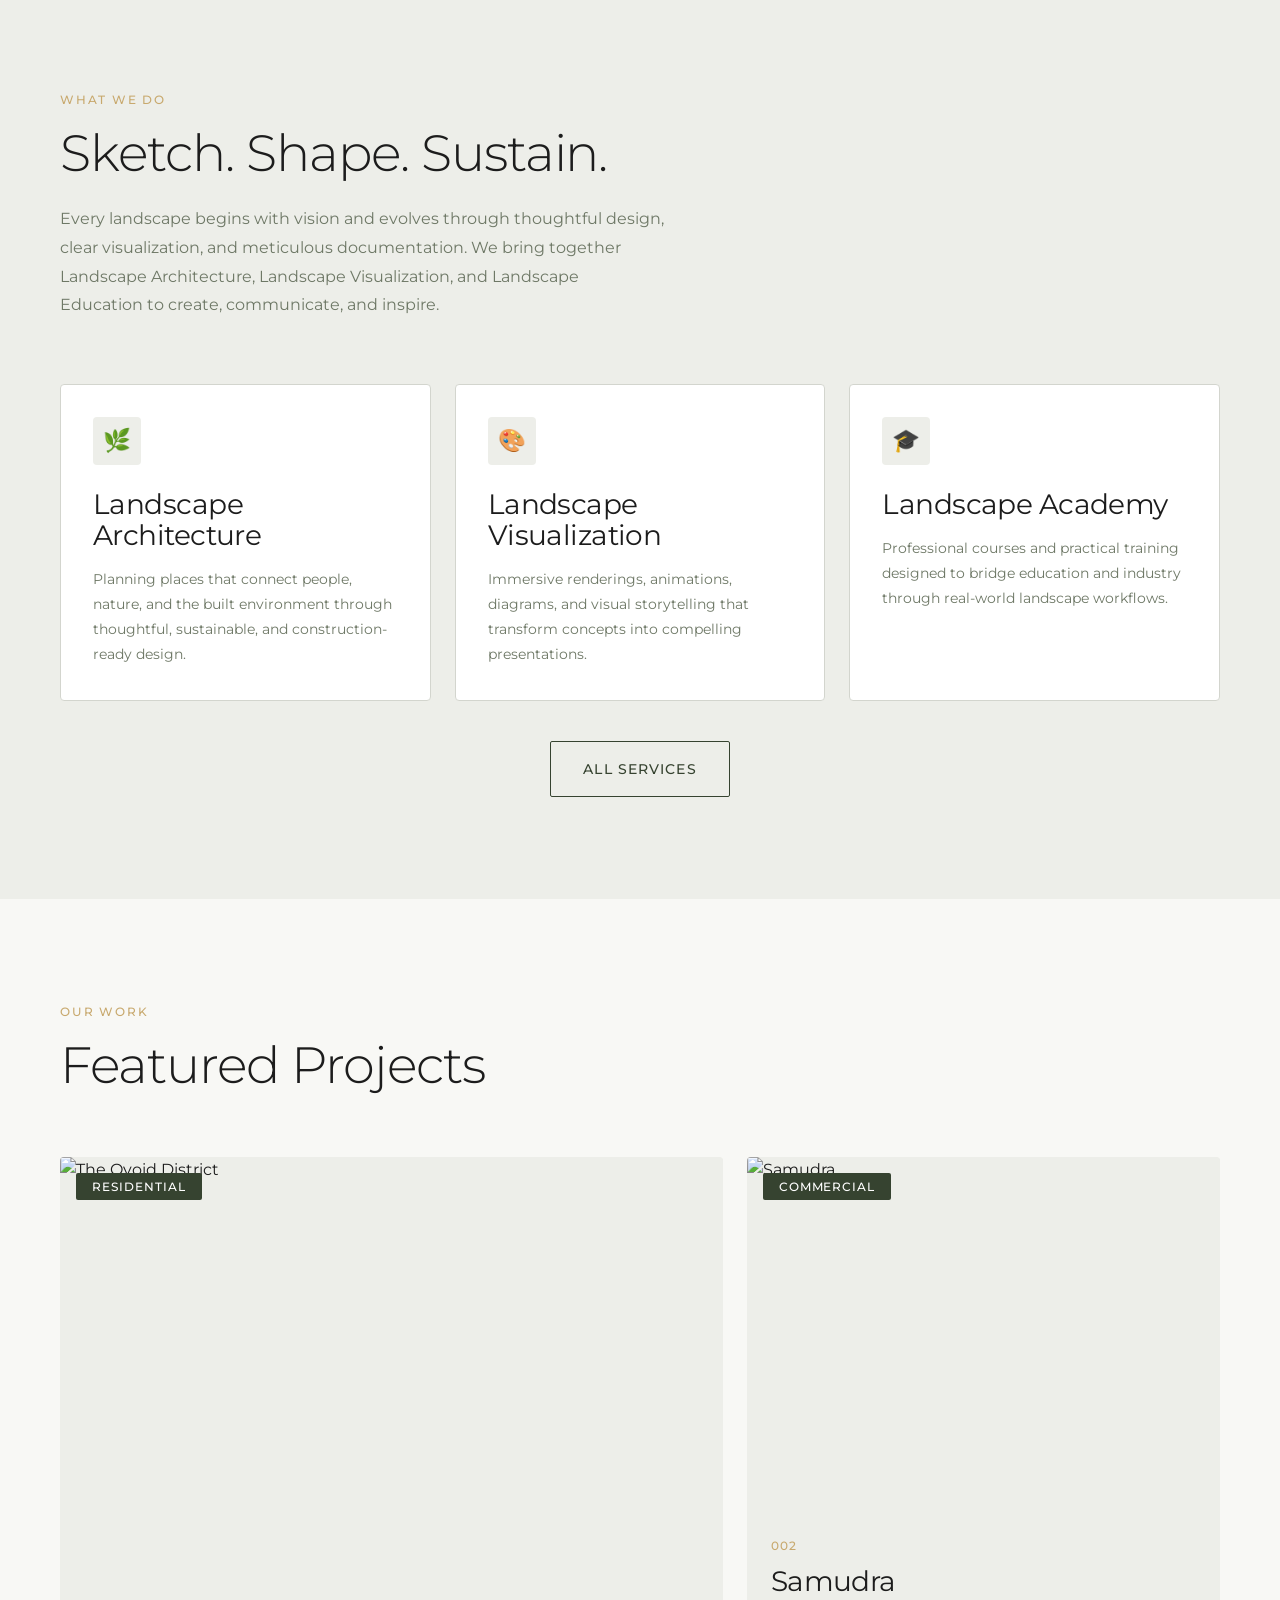
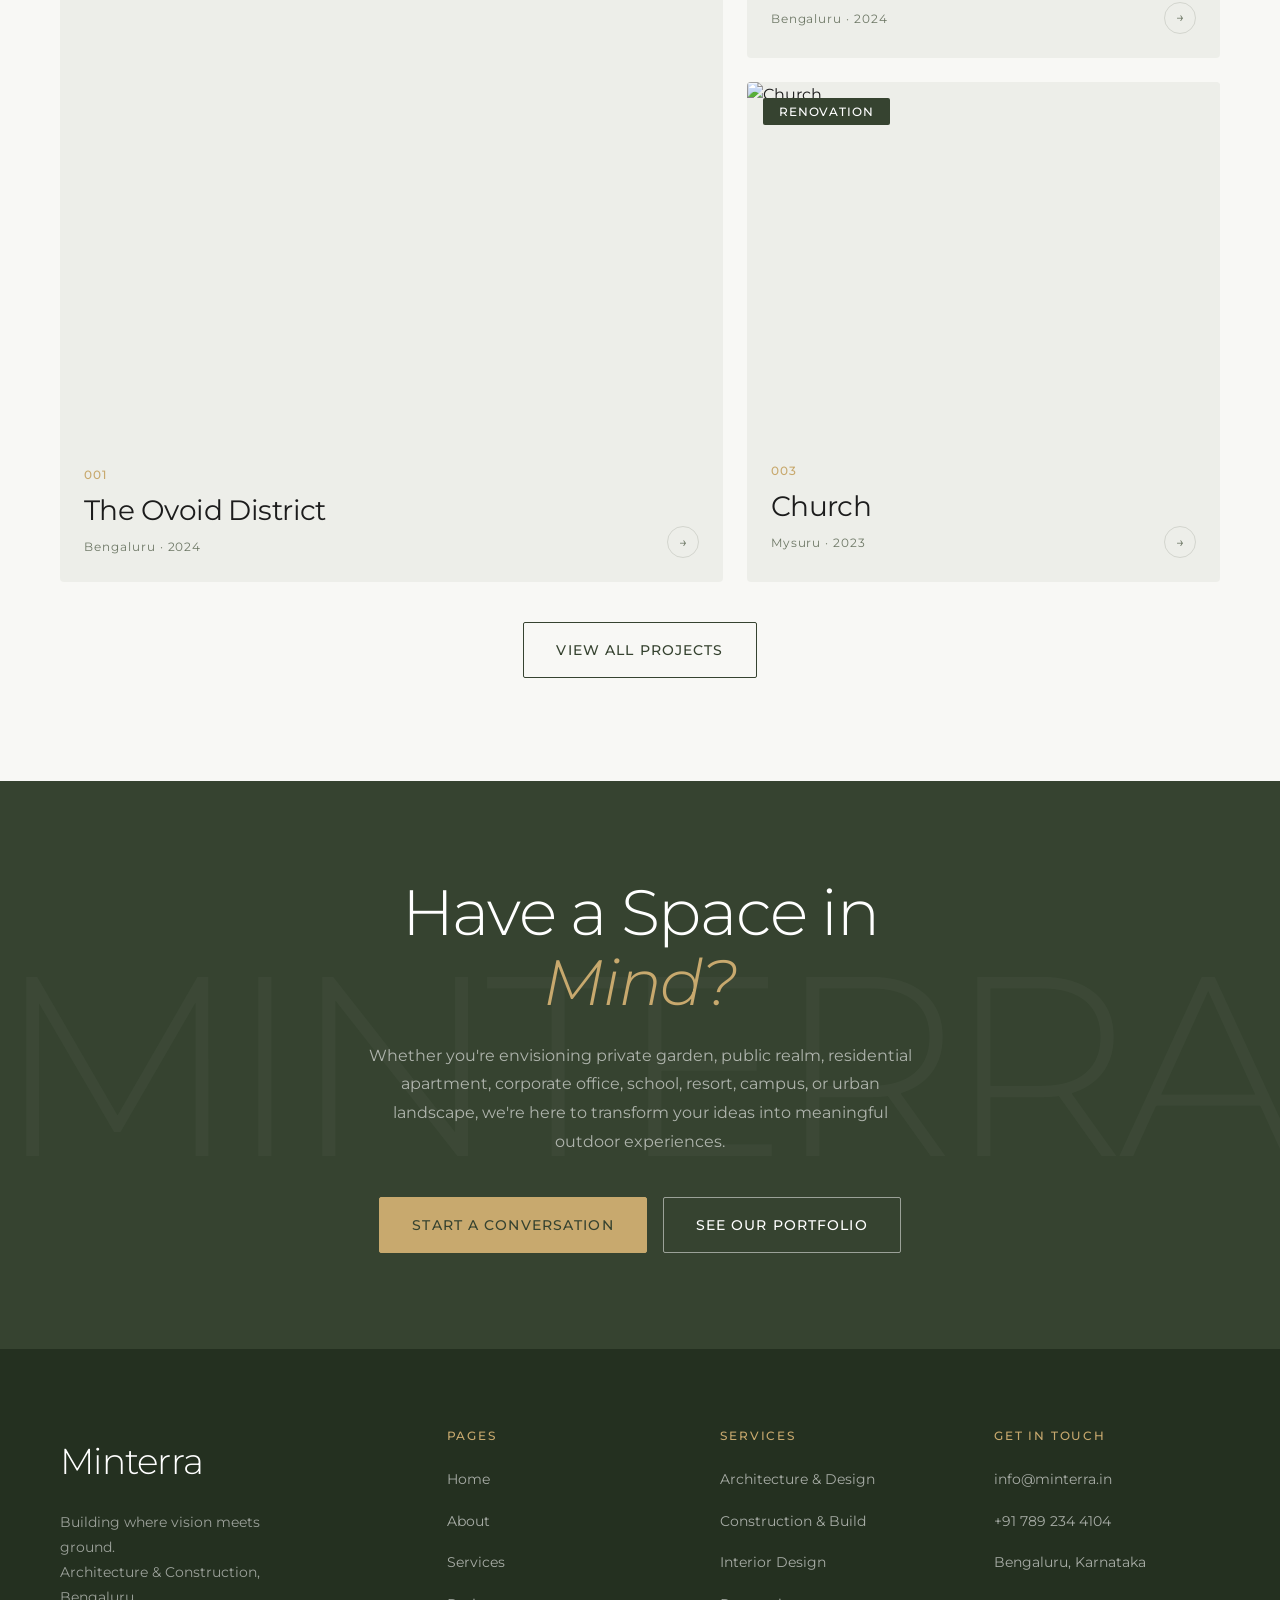
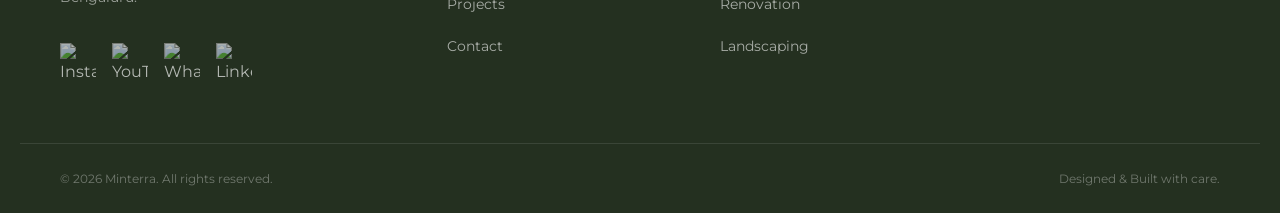
==== commit 88237e7d: "feat(assets): ✨ add project images and update project details - added web app manifest icons for 192" ====
--- a/index.html
+++ b/index.html
@@ -314,17 +314,19 @@
             <article
               class="project-card reveal-item"
               data-category="residential"
+              data-slides-path="https://dj-1112.github.io/minterra-assets/projects/project-001-the-ovoid-district"
+              data-slides-count="6"
             >
               <a
                 href="projects.html"
                 class="project-card__link"
-                aria-label="River Edge Villa project"
+                aria-label="The Ovoid District"
               >
                 <div class="project-card__image-wrap">
                   <!-- Replace dj-1112 with your GitHub username -->
                   <img
-                    src="https://dj-1112.github.io/minterra-assets/projects/project-001-riverside-villa/cover.jpg"
-                    alt="River Edge Villa — a riverside residential project by Minterra"
+                    src="https://dj-1112.github.io/minterra-assets/projects/project-001-the-ovoid-district/cover.jpg"
+                    alt="The Ovoid District — a residential project by Minterra"
                     class="project-card__image"
                     loading="eager"
                   />
@@ -332,7 +334,7 @@
                 </div>
                 <div class="project-card__body">
                   <span class="project-card__num">001</span>
-                  <h3 class="project-card__name">River Edge Villa</h3>
+                  <h3 class="project-card__name">The Ovoid District</h3>
                   <p class="project-card__meta">Bengaluru · 2024</p>
                 </div>
                 <span class="project-card__arrow" aria-hidden="true">→</span>
@@ -343,16 +345,18 @@
             <article
               class="project-card reveal-item"
               data-category="commercial"
+              data-slides-path="https://dj-1112.github.io/minterra-assets/projects/project-002-samudra"
+              data-slides-count="5"
             >
               <a
                 href="projects.html"
                 class="project-card__link"
-                aria-label="Prestige Office Park project"
+                aria-label="Samudra"
               >
                 <div class="project-card__image-wrap">
                   <img
-                    src="https://dj-1112.github.io/minterra-assets/projects/project-002-downtown-office/cover.jpg"
-                    alt="Prestige Office Park — a commercial project by Minterra"
+                    src="https://dj-1112.github.io/minterra-assets/projects/project-002-samudra/cover.jpg"
+                    alt="Samudra — a commercial project by Minterra"
                     class="project-card__image"
                     loading="lazy"
                   />
@@ -360,7 +364,7 @@
                 </div>
                 <div class="project-card__body">
                   <span class="project-card__num">002</span>
-                  <h3 class="project-card__name">Prestige Office Park</h3>
+                  <h3 class="project-card__name">Samudra</h3>
                   <p class="project-card__meta">Bengaluru · 2024</p>
                 </div>
                 <span class="project-card__arrow" aria-hidden="true">→</span>
@@ -371,16 +375,18 @@
             <article
               class="project-card reveal-item"
               data-category="renovation"
+              data-slides-path="https://dj-1112.github.io/minterra-assets/projects/project-003-church"
+              data-slides-count="5"
             >
               <a
                 href="projects.html"
                 class="project-card__link"
-                aria-label="Heritage Home Revival project"
+                aria-label="Church"
               >
                 <div class="project-card__image-wrap">
                   <img
-                    src="https://dj-1112.github.io/minterra-assets/projects/project-003-lakefront-home/cover.jpg"
-                    alt="Heritage Home Revival — a renovation project by Minterra"
+                    src="https://dj-1112.github.io/minterra-assets/projects/project-003-church/cover.jpg"
+                    alt="Church — a renovation project by Minterra"
                     class="project-card__image"
                     loading="lazy"
                   />
@@ -388,7 +394,7 @@
                 </div>
                 <div class="project-card__body">
                   <span class="project-card__num">003</span>
-                  <h3 class="project-card__name">Heritage Home Revival</h3>
+                  <h3 class="project-card__name">Church</h3>
                   <p class="project-card__meta">Mysuru · 2023</p>
                 </div>
                 <span class="project-card__arrow" aria-hidden="true">→</span>
@@ -445,12 +451,57 @@
             Architecture &amp; Construction, Bengaluru.
           </p>
           <div class="footer__social" aria-label="Social media links">
-            <!-- Update href values with real social profile URLs -->
-            <a href="#" class="footer__social-link" aria-label="Instagram"
-              >In</a
-            >
-            <a href="#" class="footer__social-link" aria-label="LinkedIn">Li</a>
-            <a href="#" class="footer__social-link" aria-label="Houzz">Ho</a>
+            <a
+              href="https://www.instagram.com/minterra_design_studio?igsh=MWRzNjZ5dzhncnc5Yw=="
+              class="footer__social-link"
+              aria-label="Instagram"
+              target="_blank"
+              rel="noopener noreferrer"
+            >
+              <img
+                src="https://dj-1112.github.io/minterra-assets/social/instagram.png"
+                alt="Instagram"
+              />
+            </a>
+
+            <a
+              href="https://youtube.com/@minterradesignstudio?si=xrXEVJjKdee2C6hD"
+              class="footer__social-link"
+              aria-label="YouTube"
+              target="_blank"
+              rel="noopener noreferrer"
+            >
+              <img
+                src="https://dj-1112.github.io/minterra-assets/social/youtube.png"
+                alt="YouTube"
+              />
+            </a>
+
+            <a
+              href="https://wa.me/917892344104"
+              class="footer__social-link"
+              aria-label="WhatsApp"
+              target="_blank"
+              rel="noopener noreferrer"
+            >
+              <img
+                src="https://dj-1112.github.io/minterra-assets/social/whatsapp.png"
+                alt="WhatsApp"
+              />
+            </a>
+
+            <a
+              href="https://www.linkedin.com/company/minterra-design-studio/"
+              class="footer__social-link"
+              aria-label="LinkedIn"
+              target="_blank"
+              rel="noopener noreferrer"
+            >
+              <img
+                src="https://dj-1112.github.io/minterra-assets/social/linkedin.png"
+                alt="LinkedIn"
+              />
+            </a>
           </div>
         </div>
 
--- a/css/main.css
+++ b/css/main.css
@@ -521,21 +521,20 @@
 }
 
 .footer__social-link {
-  display: inline-flex;
-  align-items: center;
-  justify-content: center;
+  display: inline-block;
+  opacity: 0.65;
+  transition: opacity var(--ease-fast), transform var(--ease-fast);
+}
+
+.footer__social-link img {
   width: 2.25rem;
   height: 2.25rem;
-  border: 1px solid rgba(255, 255, 255, 0.2);
-  border-radius: 50%;
-  font-size: var(--text-xs);
-  color: rgba(255, 255, 255, 0.7);
-  transition: border-color var(--ease-fast), color var(--ease-fast);
+  display: block;
 }
 
 .footer__social-link:hover {
-  border-color: var(--color-accent);
-  color: var(--color-accent);
+  opacity: 1;
+  transform: translateY(-2px);
 }
 
 /* Footer link columns */
--- a/css/components.css
+++ b/css/components.css
@@ -230,6 +230,28 @@
 }
 
 .project-card:hover .project-card__image {
+  transform: scale(1.05);
+}
+
+/* ---- Project card slideshow ---- */
+/* Slides are stacked absolutely; JS adds/removes .is-active to crossfade */
+.project-card__slide {
+  position: absolute;
+  inset: 0;
+  width: 100%;
+  height: 100%;
+  object-fit: cover;
+  display: block;
+  opacity: 0;
+  transition: opacity 0.9s ease, transform var(--ease-slow);
+}
+
+.project-card__slide.is-active {
+  opacity: 1;
+}
+
+/* Keep the subtle zoom on the visible slide on hover */
+.project-card:hover .project-card__slide.is-active {
   transform: scale(1.05);
 }
 
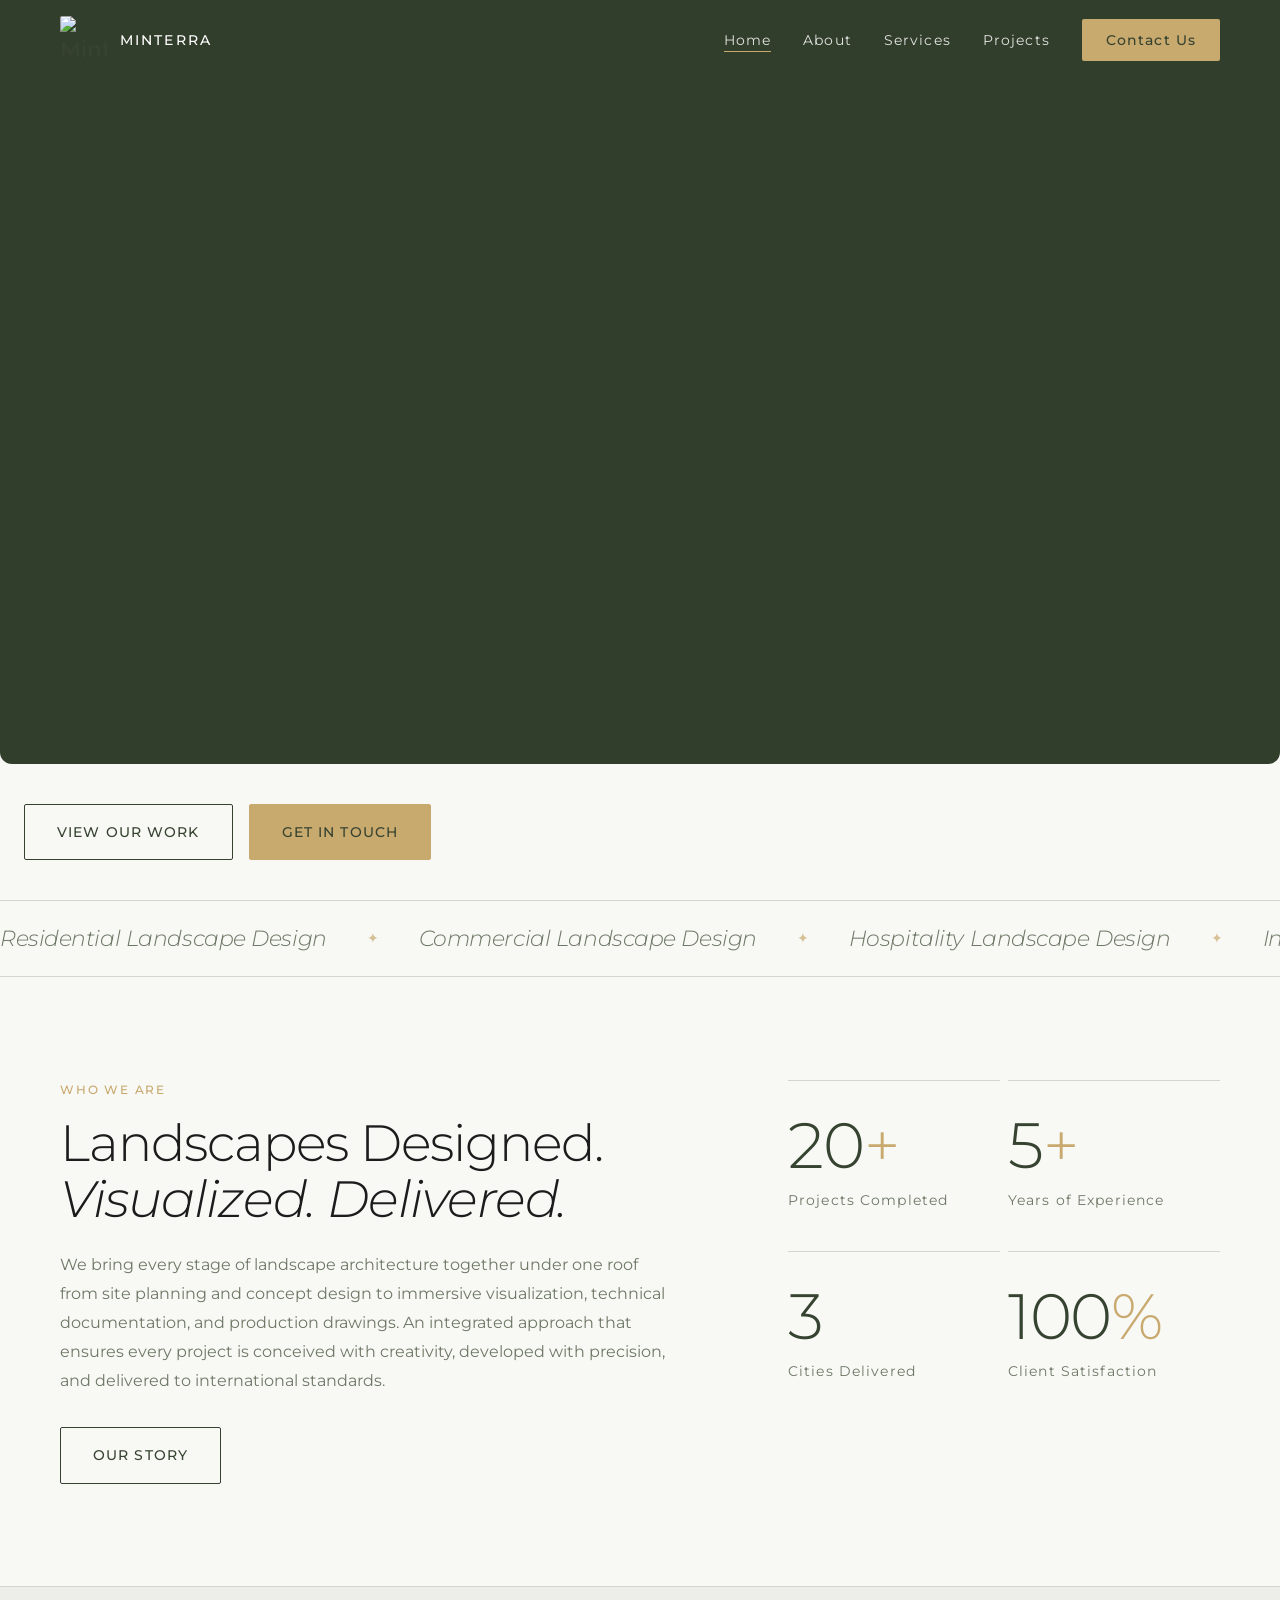
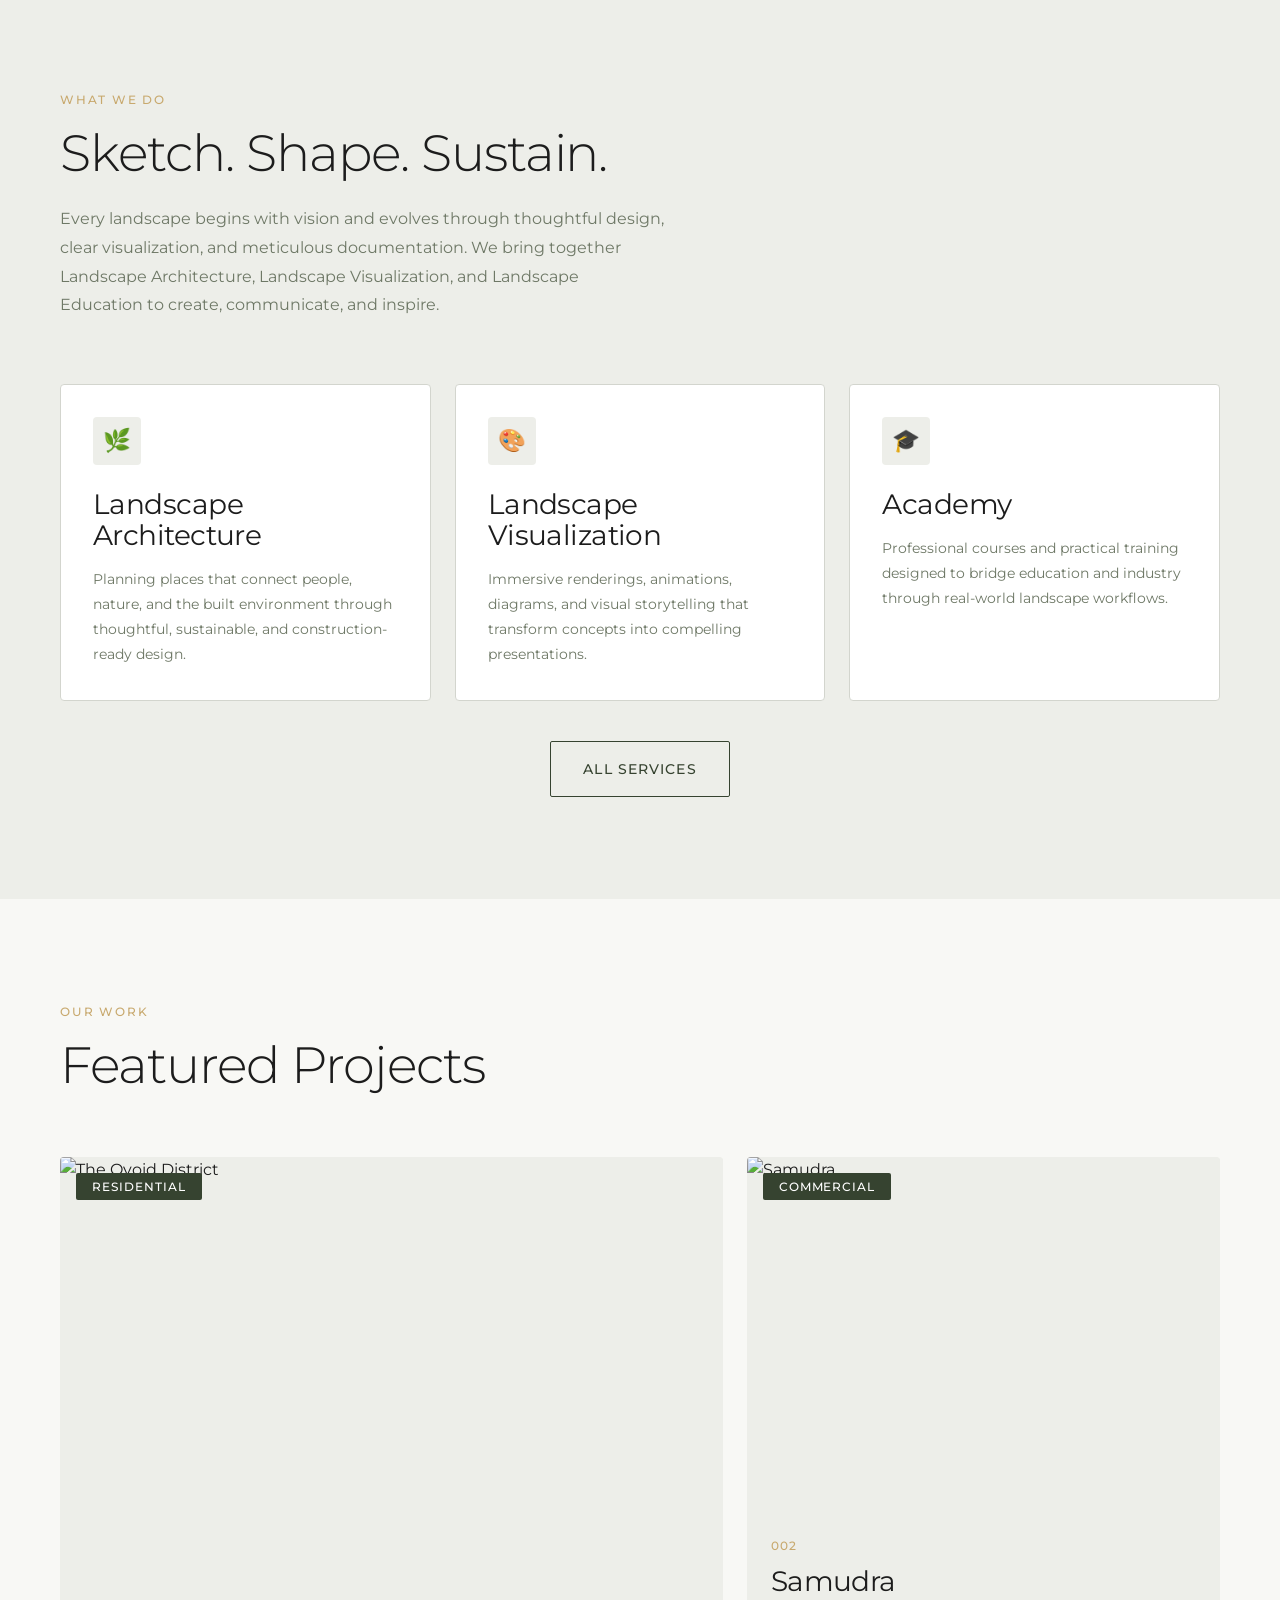
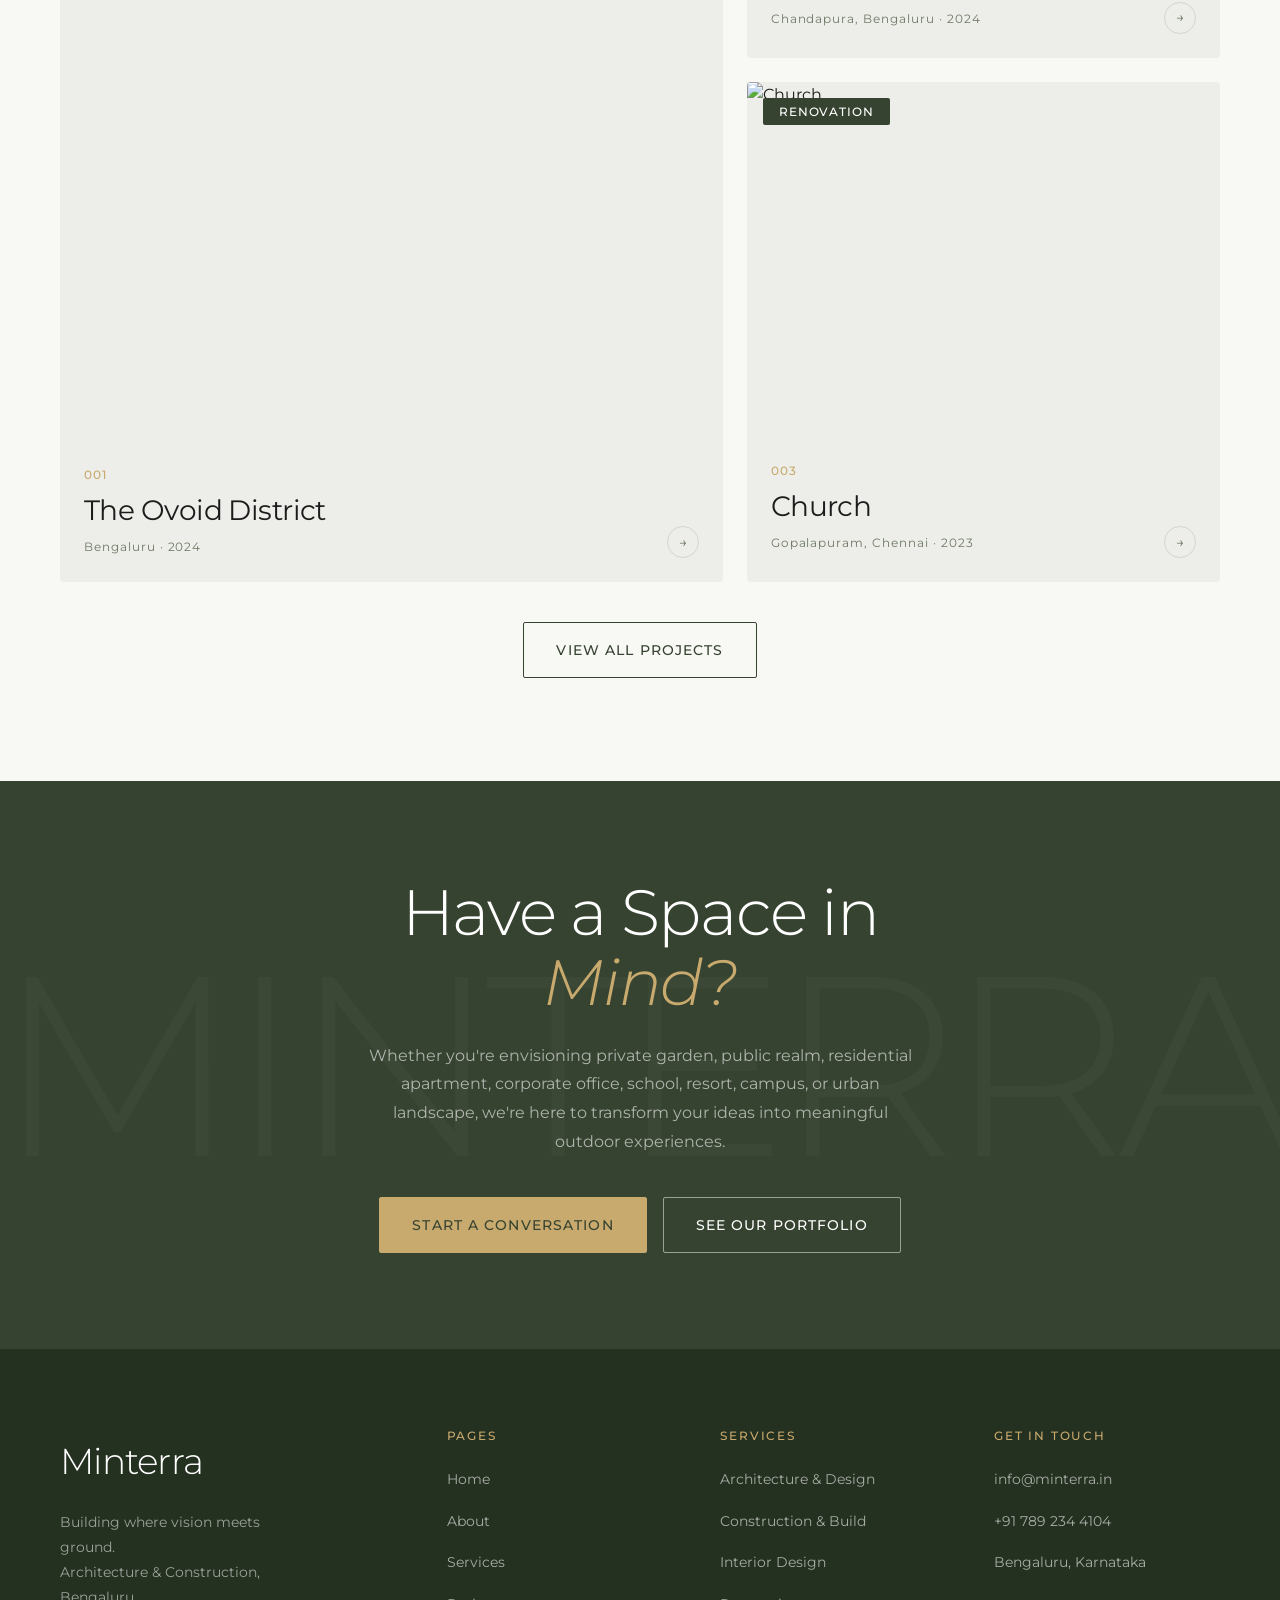
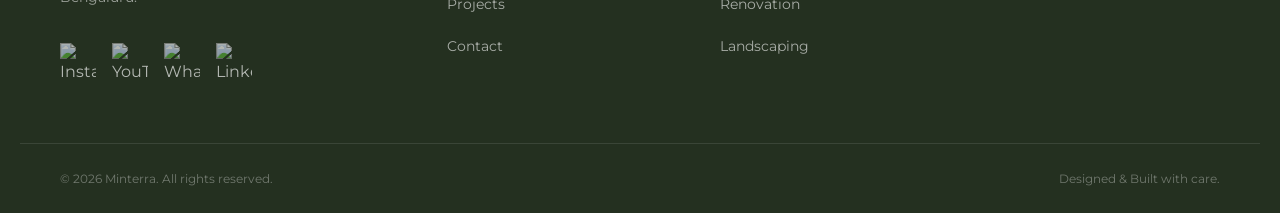
==== commit c093b523: "feat(pages): ✨ update titles and descriptions for consistency - changed titles from "Architecture & " ====
--- a/index.html
+++ b/index.html
@@ -3,7 +3,7 @@
   <head>
     <meta charset="UTF-8" />
     <meta name="viewport" content="width=device-width, initial-scale=1.0" />
-    <title>Minterra — Architecture & Construction</title>
+    <title>Minterra — Landscape Architecture Consultancy</title>
     <meta
       name="description"
       content="Minterra crafts spaces with intention, precision, and lasting quality. Architecture and construction services in Bengaluru."
@@ -13,7 +13,7 @@
     <!-- Open Graph (social sharing preview) -->
     <meta
       property="og:title"
-      content="Minterra — Architecture & Construction"
+      content="Minterra — Landscape Architecture Consultancy"
     />
     <meta
       property="og:description"
@@ -145,31 +145,35 @@
       <div class="ticker" aria-hidden="true">
         <div class="ticker__track">
           <!-- First set -->
-          <span class="ticker__item">Residential Design</span>
-          <span class="ticker__dot">✦</span>
-          <span class="ticker__item">Commercial Build</span>
-          <span class="ticker__dot">✦</span>
-          <span class="ticker__item">Interior Spaces</span>
-          <span class="ticker__dot">✦</span>
-          <span class="ticker__item">Renovation &amp; Retrofit</span>
-          <span class="ticker__dot">✦</span>
-          <span class="ticker__item">Landscaping</span>
-          <span class="ticker__dot">✦</span>
-          <span class="ticker__item">Project Management</span>
+          <span class="ticker__item">Residential Landscape Design</span>
+          <span class="ticker__dot">✦</span>
+          <span class="ticker__item">Commercial Landscape Design</span>
+          <span class="ticker__dot">✦</span>
+          <span class="ticker__item">Hospitality Landscape Design</span>
+          <span class="ticker__dot">✦</span>
+          <span class="ticker__item">Institutional & Educational Landscape Design</span>
+          <span class="ticker__dot">✦</span>
+          <span class="ticker__item">Landscape Renovation & Outdoor Makeovers</span>
+          <span class="ticker__dot">✦</span>
+          <span class="ticker__item">3D Landscape Visualization & Rendering</span>
+          <span class="ticker__dot">✦</span>
+          <span class="ticker__item">Landscape Consultation & Planning</span>
           <span class="ticker__dot">✦</span>
           <!-- Duplicate set for seamless infinite loop -->
-          <span class="ticker__item">Residential Design</span>
-          <span class="ticker__dot">✦</span>
-          <span class="ticker__item">Commercial Build</span>
-          <span class="ticker__dot">✦</span>
-          <span class="ticker__item">Interior Spaces</span>
-          <span class="ticker__dot">✦</span>
-          <span class="ticker__item">Renovation &amp; Retrofit</span>
-          <span class="ticker__dot">✦</span>
-          <span class="ticker__item">Landscaping</span>
-          <span class="ticker__dot">✦</span>
-          <span class="ticker__item">Project Management</span>
-          <span class="ticker__dot">✦</span>
+          <!-- <span class="ticker__item">Residential Landscape Design</span>
+          <span class="ticker__dot">✦</span>
+          <span class="ticker__item">Commercial Landscape Design</span>
+          <span class="ticker__dot">✦</span>
+          <span class="ticker__item">Hospitality Landscape Design</span>
+          <span class="ticker__dot">✦</span>
+          <span class="ticker__item">Institutional & Educational Landscape Design</span>
+          <span class="ticker__dot">✦</span>
+          <span class="ticker__item">Landscape Renovation & Outdoor Makeovers</span>
+          <span class="ticker__dot">✦</span>
+          <span class="ticker__item">3D Landscape Visualization & Rendering</span>
+          <span class="ticker__dot">✦</span>
+          <span class="ticker__item">Landscape Consultation & Planning</span>
+          <span class="ticker__dot">✦</span> -->
         </div>
       </div>
 
@@ -278,7 +282,7 @@
 
             <div class="service-card reveal-item">
               <div class="service-card__icon" aria-hidden="true">🎓</div>
-              <h3 class="service-card__title">Landscape Academy</h3>
+              <h3 class="service-card__title">Academy</h3>
               <p class="service-card__body">
                 Professional courses and practical training designed to bridge
                 education and industry through real-world landscape workflows.
@@ -365,7 +369,7 @@
                 <div class="project-card__body">
                   <span class="project-card__num">002</span>
                   <h3 class="project-card__name">Samudra</h3>
-                  <p class="project-card__meta">Bengaluru · 2024</p>
+                  <p class="project-card__meta">Chandapura, Bengaluru · 2024</p>
                 </div>
                 <span class="project-card__arrow" aria-hidden="true">→</span>
               </a>
@@ -395,7 +399,7 @@
                 <div class="project-card__body">
                   <span class="project-card__num">003</span>
                   <h3 class="project-card__name">Church</h3>
-                  <p class="project-card__meta">Mysuru · 2023</p>
+                  <p class="project-card__meta">Gopalapuram, Chennai · 2023</p>
                 </div>
                 <span class="project-card__arrow" aria-hidden="true">→</span>
               </a>
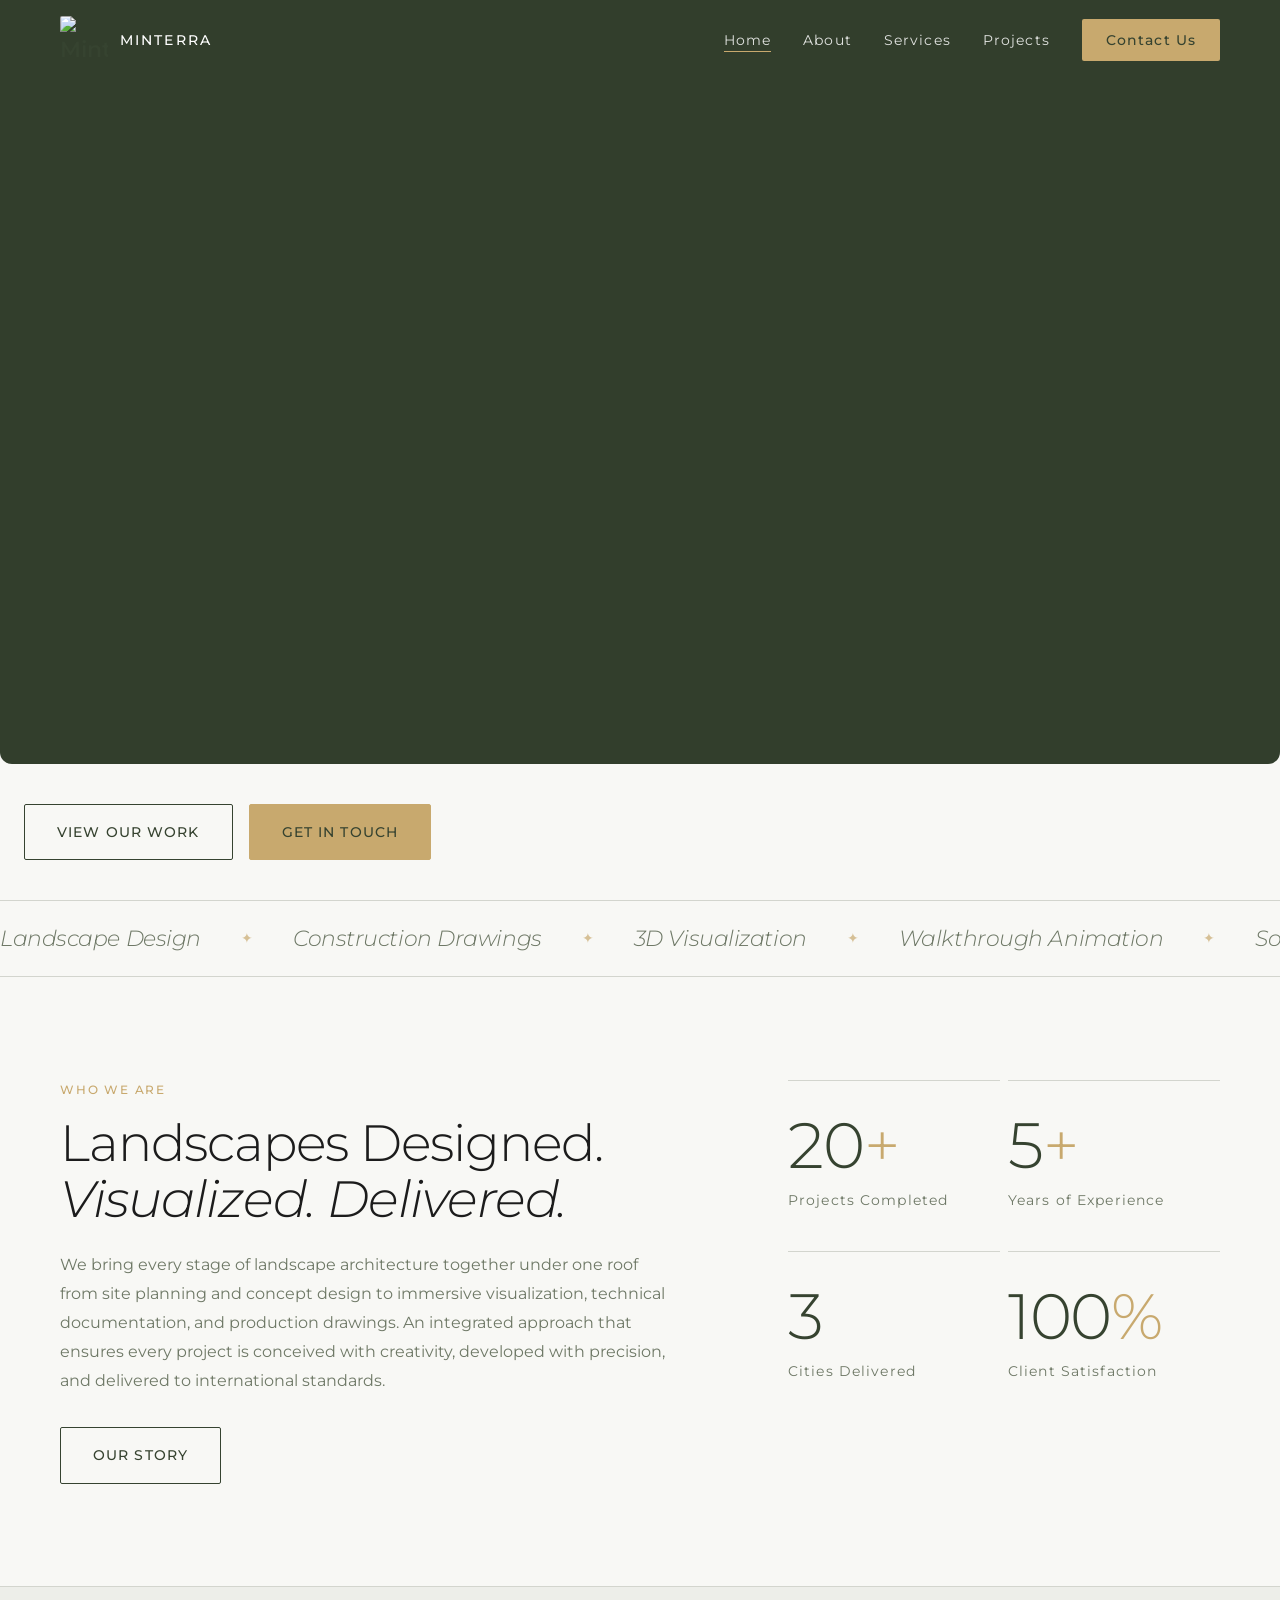
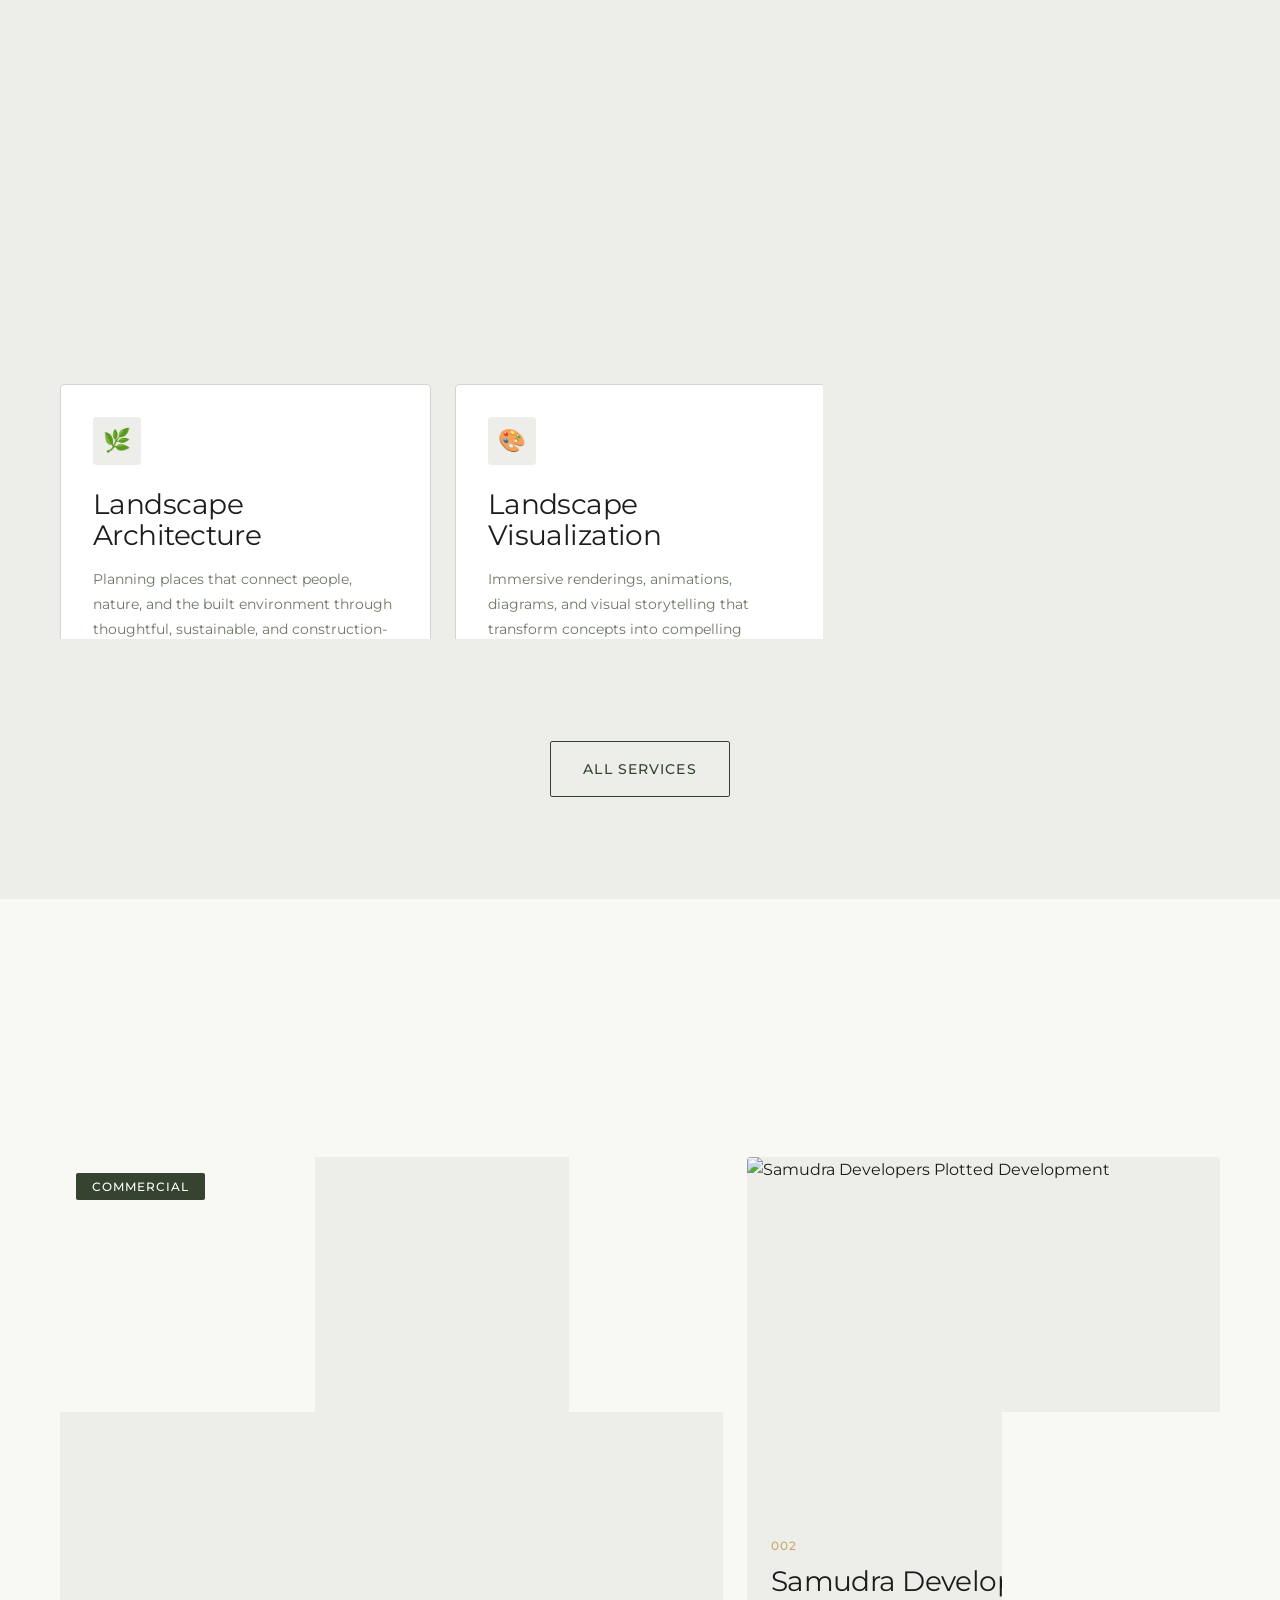
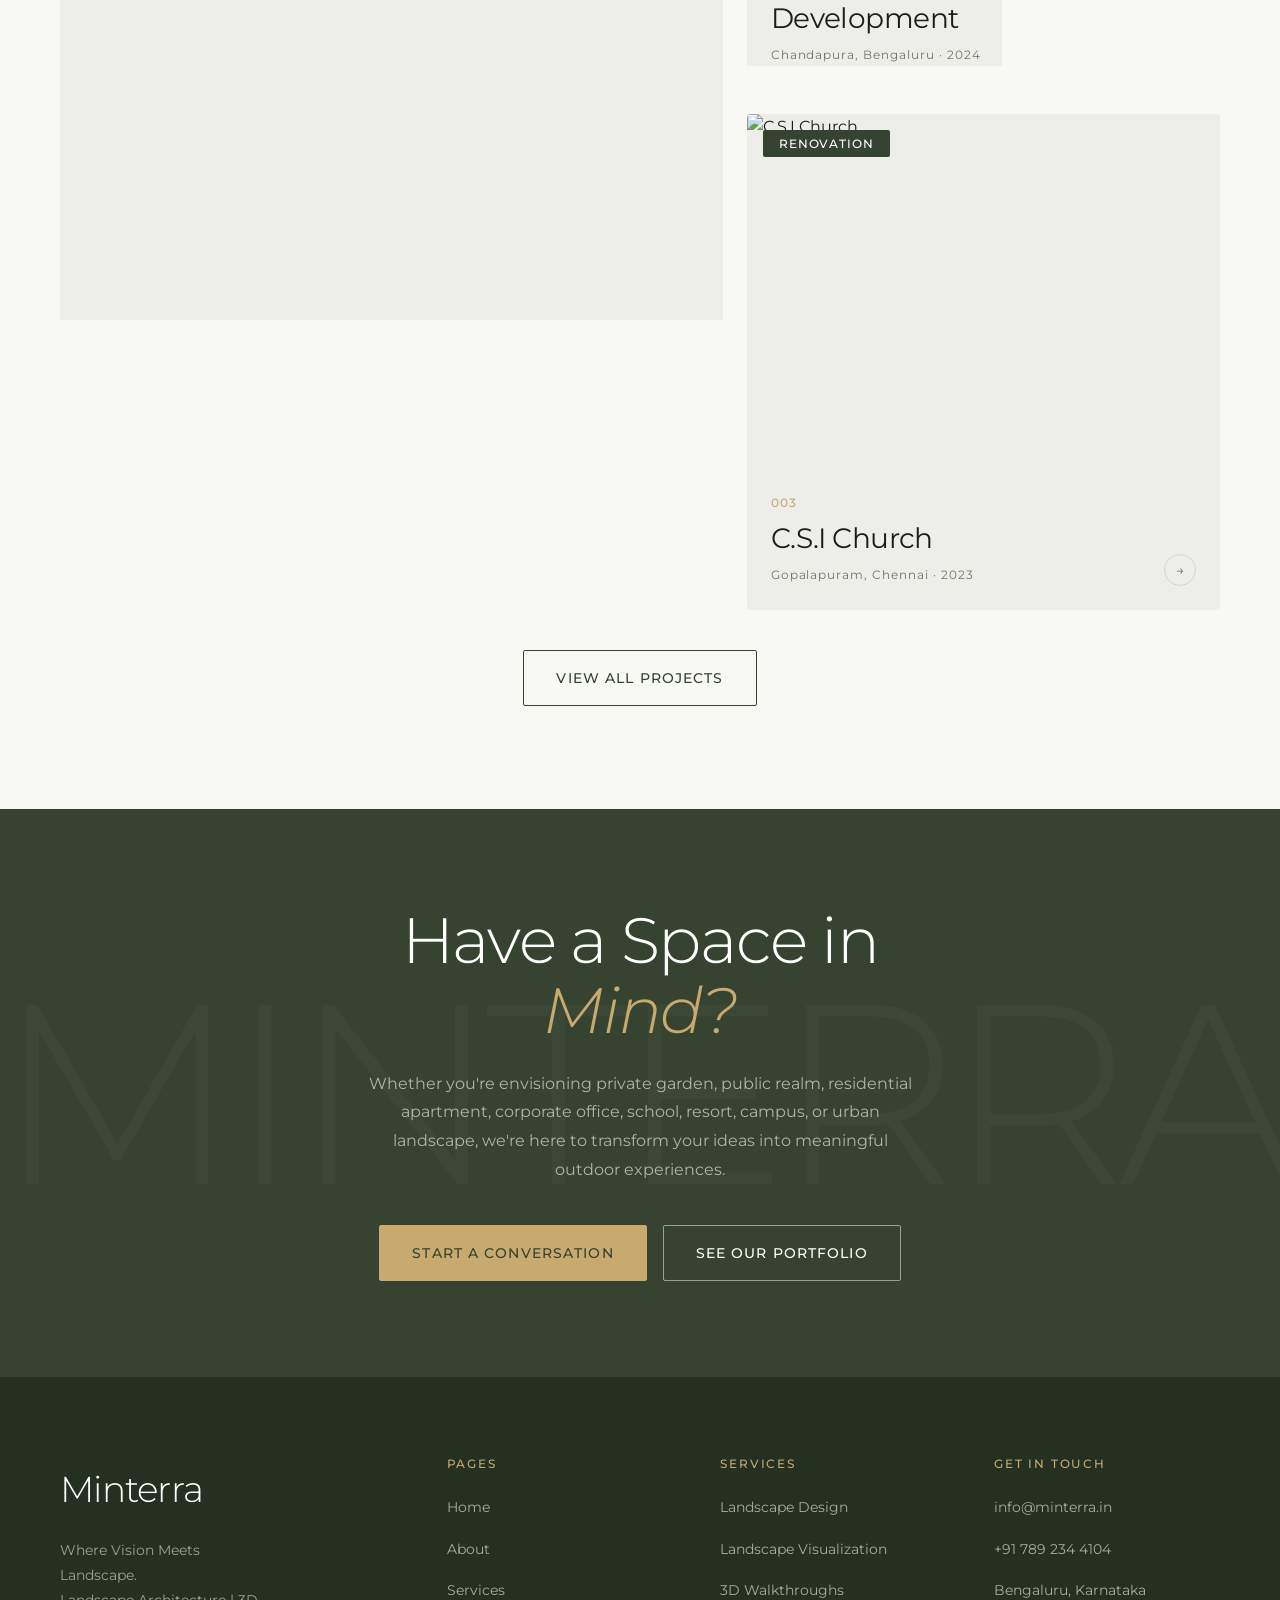
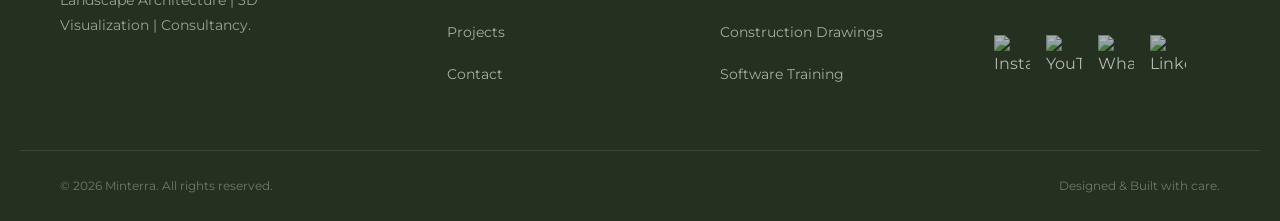
==== commit 5dd29401: "feat(about, contact, index, projects, services): ✨ update content and structure for consistency - re" ====
--- a/index.html
+++ b/index.html
@@ -15,10 +15,7 @@
       property="og:title"
       content="Minterra — Landscape Architecture Consultancy"
     />
-    <meta
-      property="og:description"
-      content="Building where vision meets ground."
-    />
+    <meta property="og:description" content="Where Vision Meets Landscape." />
     <meta
       property="og:image"
       content="https://dj-1112.github.io/minterra-assets/site/og-image.jpg"
@@ -145,35 +142,27 @@
       <div class="ticker" aria-hidden="true">
         <div class="ticker__track">
           <!-- First set -->
-          <span class="ticker__item">Residential Landscape Design</span>
-          <span class="ticker__dot">✦</span>
-          <span class="ticker__item">Commercial Landscape Design</span>
-          <span class="ticker__dot">✦</span>
-          <span class="ticker__item">Hospitality Landscape Design</span>
-          <span class="ticker__dot">✦</span>
-          <span class="ticker__item">Institutional & Educational Landscape Design</span>
-          <span class="ticker__dot">✦</span>
-          <span class="ticker__item">Landscape Renovation & Outdoor Makeovers</span>
-          <span class="ticker__dot">✦</span>
-          <span class="ticker__item">3D Landscape Visualization & Rendering</span>
-          <span class="ticker__dot">✦</span>
-          <span class="ticker__item">Landscape Consultation & Planning</span>
-          <span class="ticker__dot">✦</span>
+          <span class="ticker__item">Landscape Design</span>
+          <span class="ticker__dot">✦</span>
+          <span class="ticker__item">Construction Drawings</span>
+          <span class="ticker__dot">✦</span>
+          <span class="ticker__item">3D Visualization</span>
+          <span class="ticker__dot">✦</span>
+          <span class="ticker__item">Walkthrough Animation</span>
+          <span class="ticker__dot">✦</span>
+          <span class="ticker__item">Software Academy</span>
           <!-- Duplicate set for seamless infinite loop -->
-          <!-- <span class="ticker__item">Residential Landscape Design</span>
-          <span class="ticker__dot">✦</span>
-          <span class="ticker__item">Commercial Landscape Design</span>
-          <span class="ticker__dot">✦</span>
-          <span class="ticker__item">Hospitality Landscape Design</span>
-          <span class="ticker__dot">✦</span>
-          <span class="ticker__item">Institutional & Educational Landscape Design</span>
-          <span class="ticker__dot">✦</span>
-          <span class="ticker__item">Landscape Renovation & Outdoor Makeovers</span>
-          <span class="ticker__dot">✦</span>
-          <span class="ticker__item">3D Landscape Visualization & Rendering</span>
-          <span class="ticker__dot">✦</span>
-          <span class="ticker__item">Landscape Consultation & Planning</span>
-          <span class="ticker__dot">✦</span> -->
+          <span class="ticker__dot">✦</span>
+          <span class="ticker__item">Landscape Design</span>
+          <span class="ticker__dot">✦</span>
+          <span class="ticker__item">Construction Drawings</span>
+          <span class="ticker__dot">✦</span>
+          <span class="ticker__item">3D Visualization</span>
+          <span class="ticker__dot">✦</span>
+          <span class="ticker__item">Walkthrough Animation</span>
+          <span class="ticker__dot">✦</span>
+          <span class="ticker__item">Software Academy</span>
+          <span class="ticker__dot">✦</span>
         </div>
       </div>
 
@@ -252,9 +241,9 @@
             </h2>
             <p class="section-header__body">
               Every landscape begins with vision and evolves through thoughtful
-              design, clear visualization, and meticulous documentation. We
-              bring together Landscape Architecture, Landscape Visualization,
-              and Landscape Education to create, communicate, and inspire.
+              design, clear visualization, and precise documentation. We bring
+              together Landscape Architecture, Landscape Visualization, and
+              Design Software Training to create, communicate, and inspire.
             </p>
           </div>
 
@@ -282,7 +271,7 @@
 
             <div class="service-card reveal-item">
               <div class="service-card__icon" aria-hidden="true">🎓</div>
-              <h3 class="service-card__title">Academy</h3>
+              <h3 class="service-card__title">DESIGN SOFTWARE ACADEMY</h3>
               <p class="service-card__body">
                 Professional courses and practical training designed to bridge
                 education and industry through real-world landscape workflows.
@@ -317,7 +306,7 @@
             <!-- LARGE CARD (left, spans 2 rows) -->
             <article
               class="project-card reveal-item"
-              data-category="residential"
+              data-category="commercial"
               data-slides-path="https://dj-1112.github.io/minterra-assets/projects/project-001-the-ovoid-district"
               data-slides-count="6"
             >
@@ -330,45 +319,47 @@
                   <!-- Replace dj-1112 with your GitHub username -->
                   <img
                     src="https://dj-1112.github.io/minterra-assets/projects/project-001-the-ovoid-district/cover.jpg"
-                    alt="The Ovoid District — a residential project by Minterra"
+                    alt="The Ovoid District — a commercial project by Minterra"
                     class="project-card__image"
                     loading="eager"
+                  />
+                  <span class="project-card__badge">Commercial</span>
+                </div>
+                <div class="project-card__body">
+                  <span class="project-card__num">001</span>
+                  <h3 class="project-card__name">The Ovoid District</h3>
+                  <p class="project-card__meta">Bengaluru · 2025</p>
+                </div>
+                <span class="project-card__arrow" aria-hidden="true">→</span>
+              </a>
+            </article>
+
+            <!-- SMALL CARD 1 (top right) -->
+            <article
+              class="project-card reveal-item"
+              data-category="residential"
+              data-slides-path="https://dj-1112.github.io/minterra-assets/projects/project-002-samudra"
+              data-slides-count="5"
+            >
+              <a
+                href="projects.html"
+                class="project-card__link"
+                aria-label="Samudra Developers Plotted Development"
+              >
+                <div class="project-card__image-wrap">
+                  <img
+                    src="https://dj-1112.github.io/minterra-assets/projects/project-002-samudra/cover.jpg"
+                    alt="Samudra Developers Plotted Development — a residential project by Minterra"
+                    class="project-card__image"
+                    loading="lazy"
                   />
                   <span class="project-card__badge">Residential</span>
                 </div>
                 <div class="project-card__body">
-                  <span class="project-card__num">001</span>
-                  <h3 class="project-card__name">The Ovoid District</h3>
-                  <p class="project-card__meta">Bengaluru · 2024</p>
-                </div>
-                <span class="project-card__arrow" aria-hidden="true">→</span>
-              </a>
-            </article>
-
-            <!-- SMALL CARD 1 (top right) -->
-            <article
-              class="project-card reveal-item"
-              data-category="commercial"
-              data-slides-path="https://dj-1112.github.io/minterra-assets/projects/project-002-samudra"
-              data-slides-count="5"
-            >
-              <a
-                href="projects.html"
-                class="project-card__link"
-                aria-label="Samudra"
-              >
-                <div class="project-card__image-wrap">
-                  <img
-                    src="https://dj-1112.github.io/minterra-assets/projects/project-002-samudra/cover.jpg"
-                    alt="Samudra — a commercial project by Minterra"
-                    class="project-card__image"
-                    loading="lazy"
-                  />
-                  <span class="project-card__badge">Commercial</span>
-                </div>
-                <div class="project-card__body">
                   <span class="project-card__num">002</span>
-                  <h3 class="project-card__name">Samudra</h3>
+                  <h3 class="project-card__name">
+                    Samudra Developers Plotted Development
+                  </h3>
                   <p class="project-card__meta">Chandapura, Bengaluru · 2024</p>
                 </div>
                 <span class="project-card__arrow" aria-hidden="true">→</span>
@@ -385,12 +376,12 @@
               <a
                 href="projects.html"
                 class="project-card__link"
-                aria-label="Church"
+                aria-label="C.S.I Church"
               >
                 <div class="project-card__image-wrap">
                   <img
                     src="https://dj-1112.github.io/minterra-assets/projects/project-003-church/cover.jpg"
-                    alt="Church — a renovation project by Minterra"
+                    alt="C.S.I Church — a renovation project by Minterra"
                     class="project-card__image"
                     loading="lazy"
                   />
@@ -398,7 +389,7 @@
                 </div>
                 <div class="project-card__body">
                   <span class="project-card__num">003</span>
-                  <h3 class="project-card__name">Church</h3>
+                  <h3 class="project-card__name">C.S.I Church</h3>
                   <p class="project-card__meta">Gopalapuram, Chennai · 2023</p>
                 </div>
                 <span class="project-card__arrow" aria-hidden="true">→</span>
@@ -451,62 +442,9 @@
         <div class="footer__brand">
           <p class="footer__brand-name">Minterra</p>
           <p class="footer__tagline">
-            Building where vision meets ground.<br />
-            Architecture &amp; Construction, Bengaluru.
+            Where Vision Meets Landscape.<br />
+            Landscape Architecture | 3D Visualization | Consultancy.
           </p>
-          <div class="footer__social" aria-label="Social media links">
-            <a
-              href="https://www.instagram.com/minterra_design_studio?igsh=MWRzNjZ5dzhncnc5Yw=="
-              class="footer__social-link"
-              aria-label="Instagram"
-              target="_blank"
-              rel="noopener noreferrer"
-            >
-              <img
-                src="https://dj-1112.github.io/minterra-assets/social/instagram.png"
-                alt="Instagram"
-              />
-            </a>
-
-            <a
-              href="https://youtube.com/@minterradesignstudio?si=xrXEVJjKdee2C6hD"
-              class="footer__social-link"
-              aria-label="YouTube"
-              target="_blank"
-              rel="noopener noreferrer"
-            >
-              <img
-                src="https://dj-1112.github.io/minterra-assets/social/youtube.png"
-                alt="YouTube"
-              />
-            </a>
-
-            <a
-              href="https://wa.me/917892344104"
-              class="footer__social-link"
-              aria-label="WhatsApp"
-              target="_blank"
-              rel="noopener noreferrer"
-            >
-              <img
-                src="https://dj-1112.github.io/minterra-assets/social/whatsapp.png"
-                alt="WhatsApp"
-              />
-            </a>
-
-            <a
-              href="https://www.linkedin.com/company/minterra-design-studio/"
-              class="footer__social-link"
-              aria-label="LinkedIn"
-              target="_blank"
-              rel="noopener noreferrer"
-            >
-              <img
-                src="https://dj-1112.github.io/minterra-assets/social/linkedin.png"
-                alt="LinkedIn"
-              />
-            </a>
-          </div>
         </div>
 
         <!-- Pages column -->
@@ -525,11 +463,11 @@
         <div class="footer__col">
           <h3 class="footer__col-title">Services</h3>
           <ul role="list">
-            <li><a href="services.html">Architecture &amp; Design</a></li>
-            <li><a href="services.html">Construction &amp; Build</a></li>
-            <li><a href="services.html">Interior Design</a></li>
-            <li><a href="services.html">Renovation</a></li>
-            <li><a href="services.html">Landscaping</a></li>
+            <li><a href="services.html">Landscape Design</a></li>
+            <li><a href="services.html">Landscape Visualization</a></li>
+            <li><a href="services.html">3D Walkthroughs</a></li>
+            <li><a href="services.html">Construction Drawings</a></li>
+            <li><a href="services.html">Software Training</a></li>
           </ul>
         </div>
 
@@ -542,6 +480,59 @@
             <li><a href="tel:+917892344104">+91 789 234 4104</a></li>
             <li><span>Bengaluru, Karnataka</span></li>
           </ul>
+          <div class="footer__social" aria-label="Social media links">
+            <a
+              href="https://www.instagram.com/minterra_design_studio?igsh=MWRzNjZ5dzhncnc5Yw=="
+              class="footer__social-link"
+              aria-label="Instagram"
+              target="_blank"
+              rel="noopener noreferrer"
+            >
+              <img
+                src="https://dj-1112.github.io/minterra-assets/social/instagram.png"
+                alt="Instagram"
+              />
+            </a>
+
+            <a
+              href="https://youtube.com/@minterradesignstudio?si=xrXEVJjKdee2C6hD"
+              class="footer__social-link"
+              aria-label="YouTube"
+              target="_blank"
+              rel="noopener noreferrer"
+            >
+              <img
+                src="https://dj-1112.github.io/minterra-assets/social/youtube.png"
+                alt="YouTube"
+              />
+            </a>
+
+            <a
+              href="https://wa.me/917892344104"
+              class="footer__social-link"
+              aria-label="WhatsApp"
+              target="_blank"
+              rel="noopener noreferrer"
+            >
+              <img
+                src="https://dj-1112.github.io/minterra-assets/social/whatsapp.png"
+                alt="WhatsApp"
+              />
+            </a>
+
+            <a
+              href="https://www.linkedin.com/company/minterra-design-studio/"
+              class="footer__social-link"
+              aria-label="LinkedIn"
+              target="_blank"
+              rel="noopener noreferrer"
+            >
+              <img
+                src="https://dj-1112.github.io/minterra-assets/social/linkedin.png"
+                alt="LinkedIn"
+              />
+            </a>
+          </div>
         </div>
       </div>
 
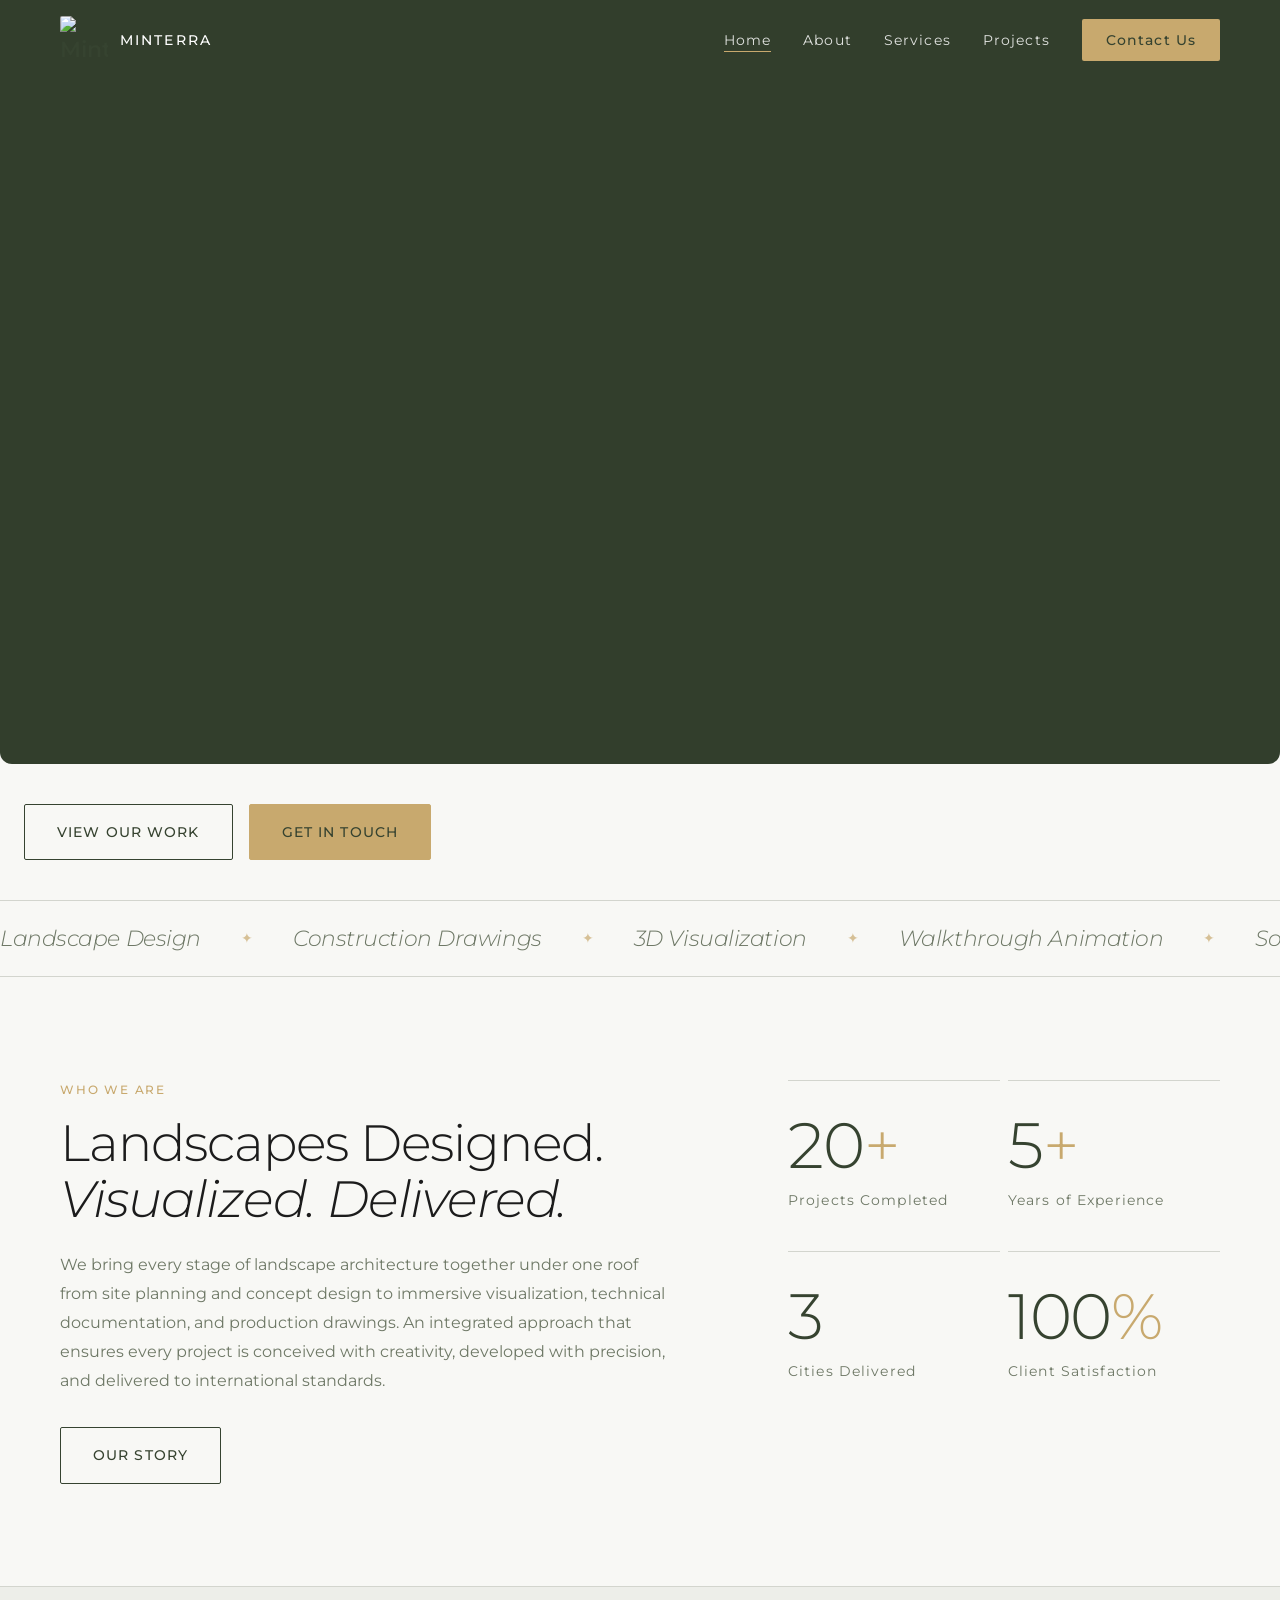
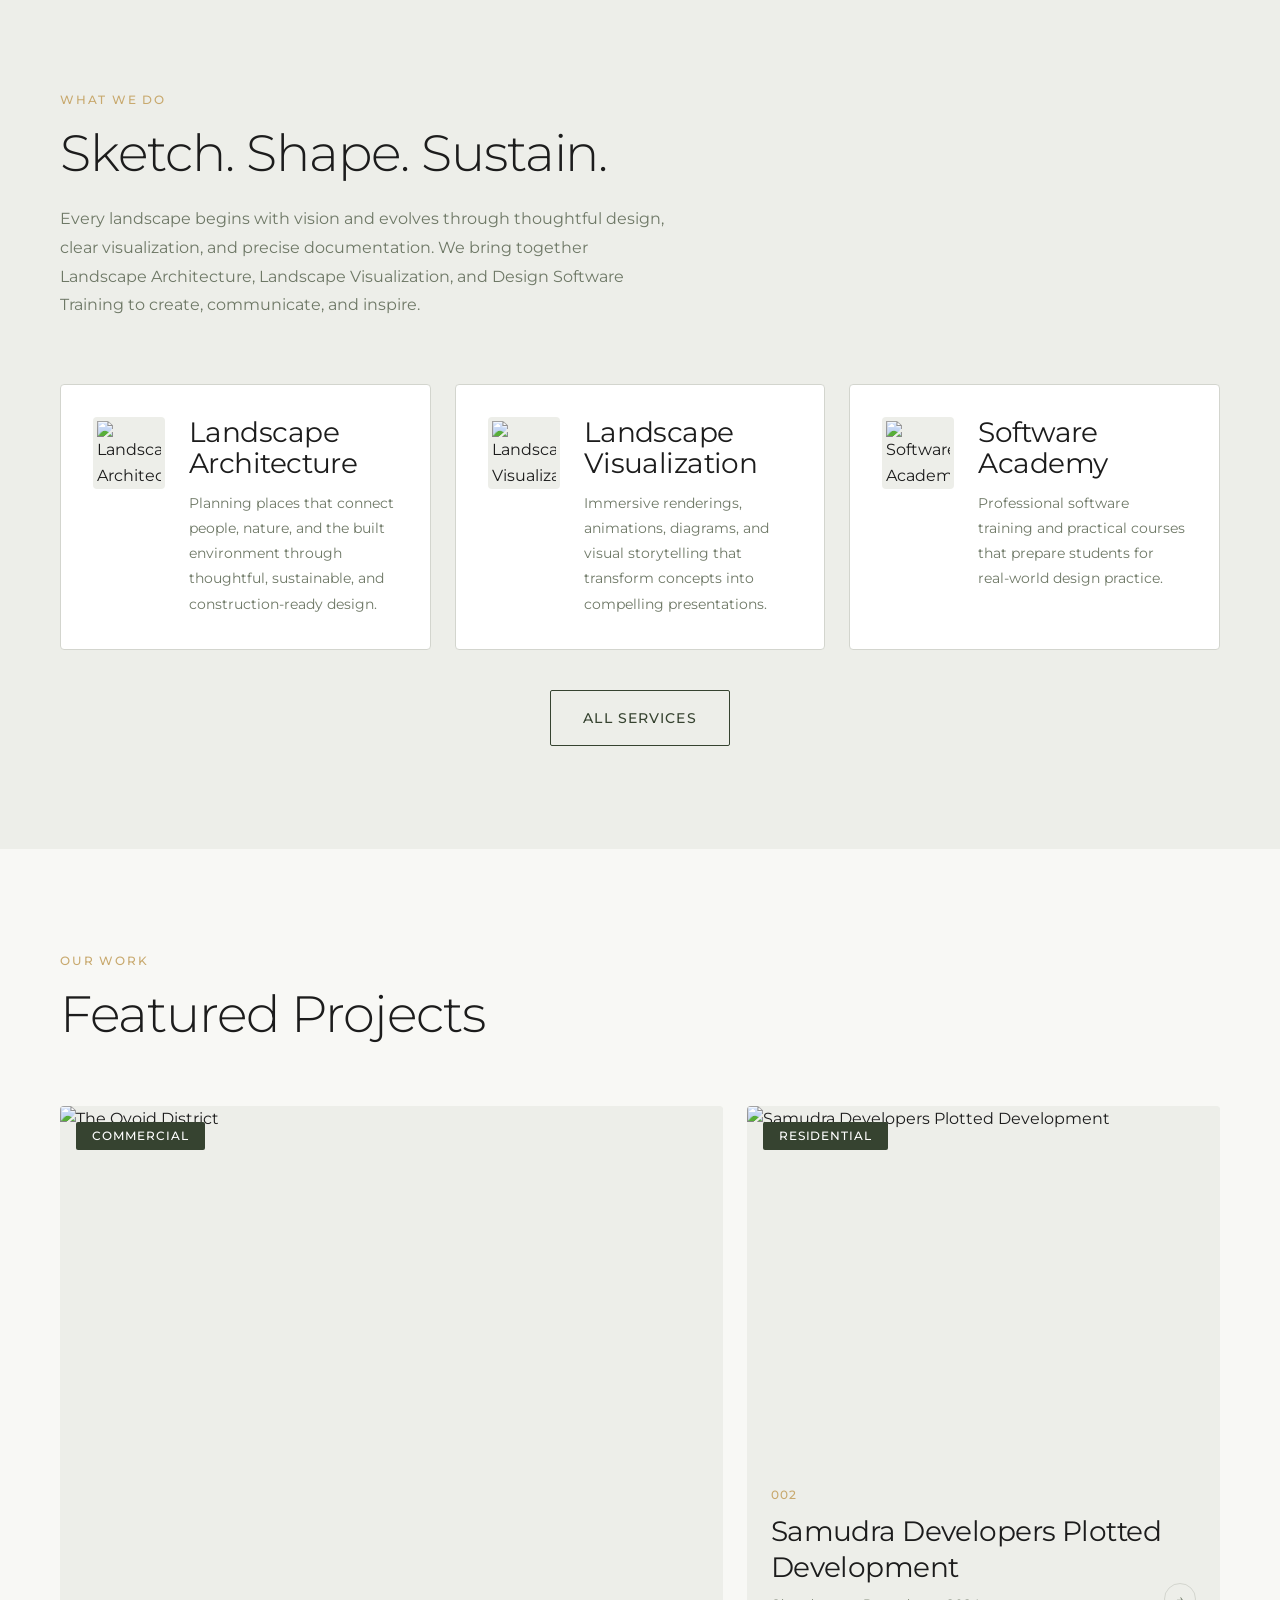
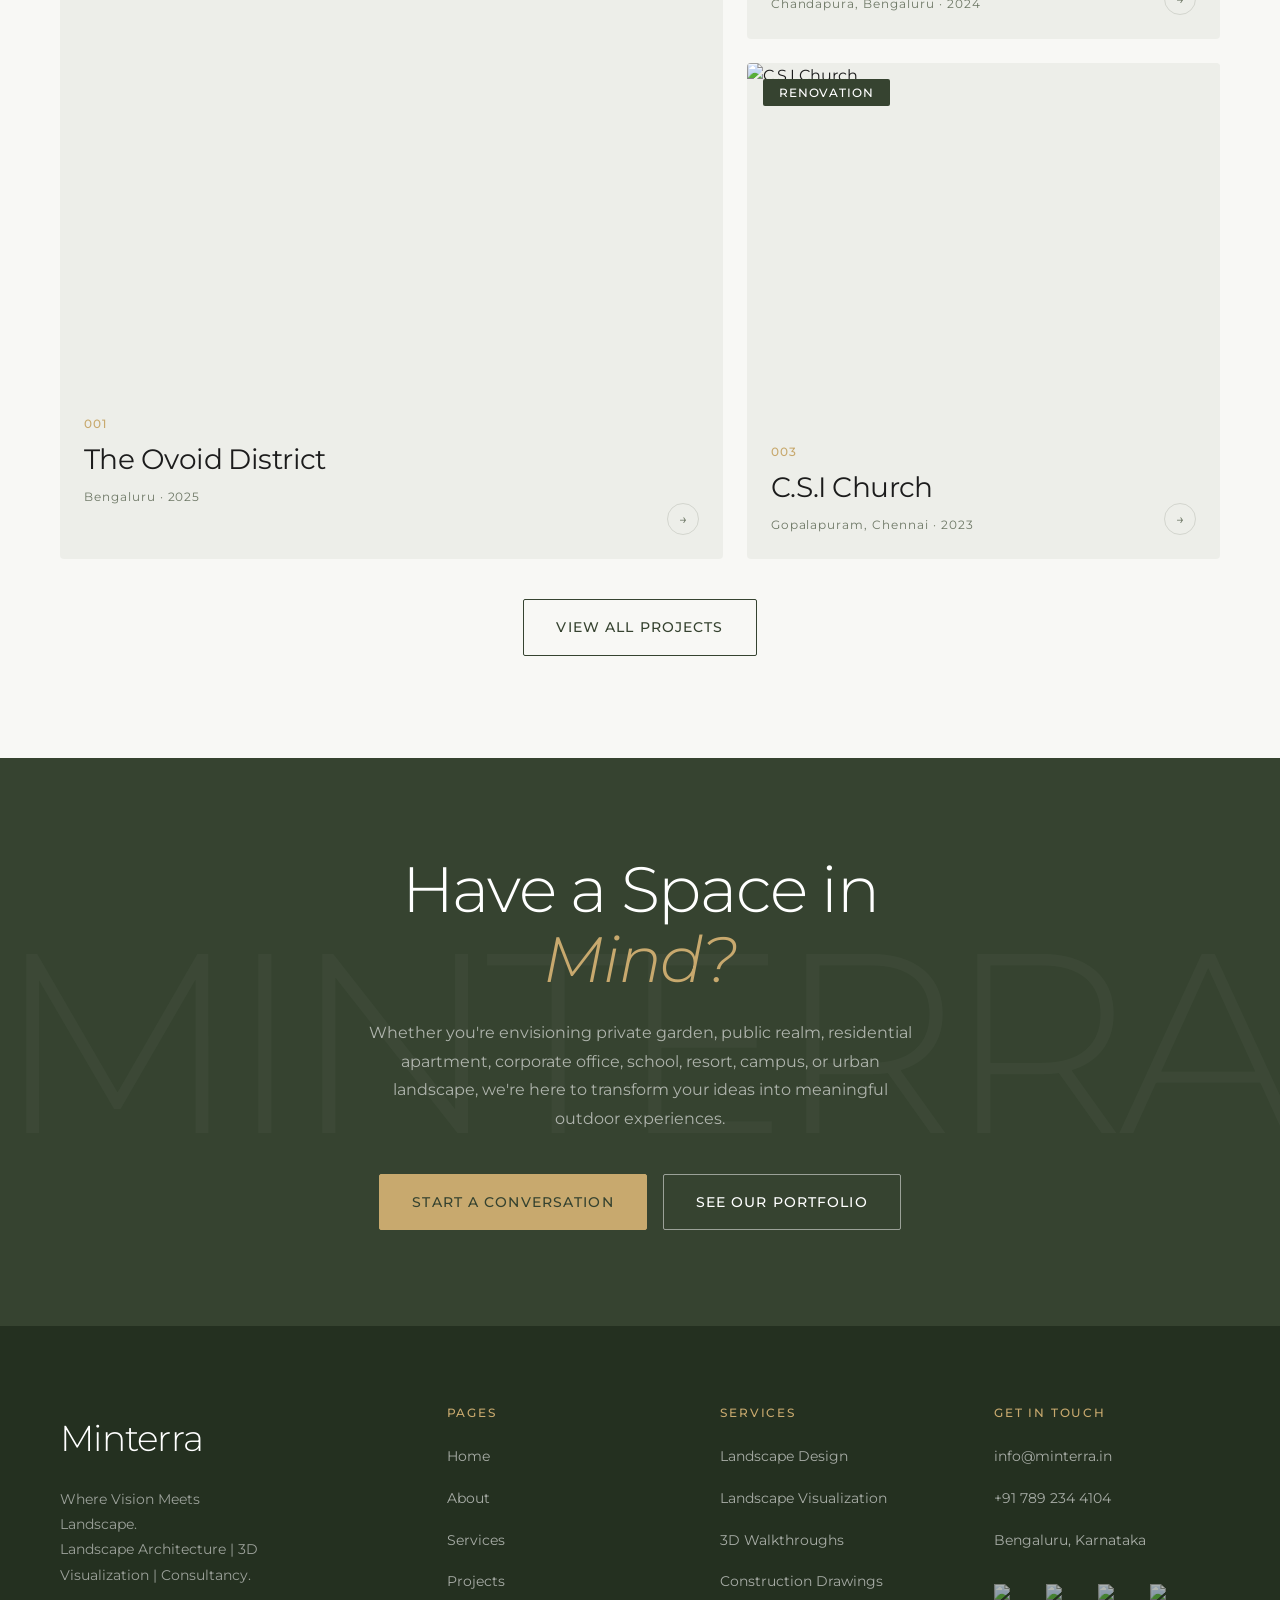
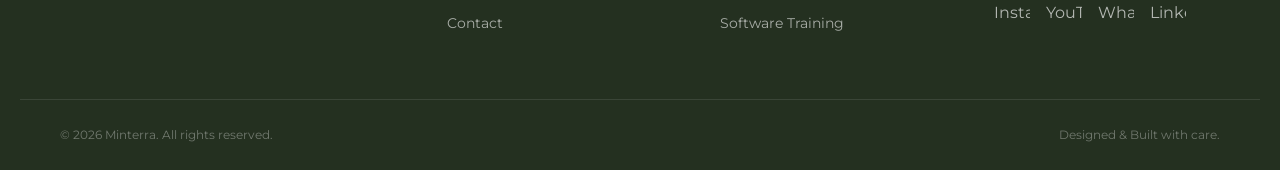
==== commit 0579b8fe: "feat(about, contact, projects, services): ✨ update canonical links and navigation paths - changed ca" ====
--- a/index.html
+++ b/index.html
@@ -44,7 +44,7 @@
     >
       <div class="nav__container">
         <!-- Logo -->
-        <a href="index.html" class="nav__logo" aria-label="Minterra Home">
+        <a href="/" class="nav__logo" aria-label="Minterra Home">
           <!-- <span class="nav__logo-mark" aria-hidden="true">M</span> -->
           <img
             class="nav__logo-mark"
@@ -59,11 +59,11 @@
 
         <!-- Desktop nav links -->
         <ul class="nav__links" role="list">
-          <li><a href="index.html">Home</a></li>
-          <li><a href="about.html">About</a></li>
-          <li><a href="services.html">Services</a></li>
-          <li><a href="projects.html">Projects</a></li>
-          <li><a href="contact.html" class="nav__cta">Contact Us</a></li>
+          <li><a href="/">Home</a></li>
+          <li><a href="/about">About</a></li>
+          <li><a href="/services">Services</a></li>
+          <li><a href="/projects">Projects</a></li>
+          <li><a href="/contact" class="nav__cta">Contact Us</a></li>
         </ul>
 
         <!-- Mobile hamburger button -->
@@ -81,11 +81,11 @@
 
     <!-- Mobile fullscreen menu overlay -->
     <div class="nav__mobile-menu" role="dialog" aria-label="Mobile navigation">
-      <a href="index.html">Home</a>
-      <a href="about.html">About</a>
-      <a href="services.html">Services</a>
-      <a href="projects.html">Projects</a>
-      <a href="contact.html">Contact</a>
+      <a href="/">Home</a>
+      <a href="/about">About</a>
+      <a href="/services">Services</a>
+      <a href="/projects">Projects</a>
+      <a href="/contact">Contact</a>
     </div>
 
     <main>
@@ -129,8 +129,8 @@
 
         <!-- CTA buttons — below the video, on ivory background -->
         <div class="hero__actions">
-          <a href="projects.html" class="btn btn--secondary">View Our Work</a>
-          <a href="contact.html" class="btn btn--primary">Get In Touch</a>
+          <a href="/projects" class="btn btn--secondary">View Our Work</a>
+          <a href="/contact" class="btn btn--primary">Get In Touch</a>
         </div>
       </section>
 
@@ -188,7 +188,7 @@
                 with creativity, developed with precision, and delivered to
                 international standards.
               </p>
-              <a href="about.html" class="btn btn--secondary">Our Story</a>
+              <a href="/about" class="btn btn--secondary">Our Story</a>
             </div>
 
             <!-- Right: stats -->
@@ -250,37 +250,58 @@
           <!-- SERVICE CARDS GRID -->
           <div class="home-services__grid reveal-group">
             <div class="service-card reveal-item">
-              <div class="service-card__icon" aria-hidden="true">🌿</div>
-              <h3 class="service-card__title">Landscape Architecture</h3>
-              <p class="service-card__body">
-                Planning places that connect people, nature, and the built
-                environment through thoughtful, sustainable, and
-                construction-ready design.
-              </p>
+              <img
+                class="service-card__icon"
+                src="https://dj-1112.github.io/minterra-assets/services/landscape-architecture.jpg"
+                alt="Landscape Architecture"
+              />
+              <!-- Wrap title + body together so they sit as one block on the right -->
+              <div class="service-card__content">
+                <h3 class="service-card__title">Landscape Architecture</h3>
+                <p class="service-card__body">
+                  Planning places that connect people, nature, and the built
+                  environment through thoughtful, sustainable, and
+                  construction-ready design.
+                </p>
+              </div>
             </div>
 
             <div class="service-card reveal-item">
-              <div class="service-card__icon" aria-hidden="true">🎨</div>
-              <h3 class="service-card__title">Landscape Visualization</h3>
-              <p class="service-card__body">
-                Immersive renderings, animations, diagrams, and visual
-                storytelling that transform concepts into compelling
-                presentations.
-              </p>
+              <img
+                class="service-card__icon"
+                src="https://dj-1112.github.io/minterra-assets/services/landscape-visualization.jpg"
+                alt="Landscape Visualization"
+              />
+              <!-- Wrap title + body together so they sit as one block on the right -->
+              <div class="service-card__content">
+                <h3 class="service-card__title">Landscape Visualization</h3>
+                <p class="service-card__body">
+                  Immersive renderings, animations, diagrams, and visual
+                  storytelling that transform concepts into compelling
+                  presentations.
+                </p>
+              </div>
             </div>
 
             <div class="service-card reveal-item">
-              <div class="service-card__icon" aria-hidden="true">🎓</div>
-              <h3 class="service-card__title">DESIGN SOFTWARE ACADEMY</h3>
-              <p class="service-card__body">
-                Professional courses and practical training designed to bridge
-                education and industry through real-world landscape workflows.
-              </p>
+              <img
+                class="service-card__icon"
+                src="https://dj-1112.github.io/minterra-assets/services/software-academy.jpg"
+                alt="Software Academy"
+              />
+              <!-- Wrap title + body together so they sit as one block on the right -->
+              <div class="service-card__content">
+                <h3 class="service-card__title">Software Academy</h3>
+                <p class="service-card__body">
+                  Professional software training and practical courses that
+                  prepare students for real-world design practice.
+                </p>
+              </div>
             </div>
           </div>
 
           <div class="home-services__footer reveal">
-            <a href="services.html" class="btn btn--secondary">All Services</a>
+            <a href="/services" class="btn btn--secondary">All Services</a>
           </div>
         </div>
       </section>
@@ -311,7 +332,7 @@
               data-slides-count="6"
             >
               <a
-                href="projects.html"
+                href="/projects"
                 class="project-card__link"
                 aria-label="The Ovoid District"
               >
@@ -342,7 +363,7 @@
               data-slides-count="5"
             >
               <a
-                href="projects.html"
+                href="/projects"
                 class="project-card__link"
                 aria-label="Samudra Developers Plotted Development"
               >
@@ -374,7 +395,7 @@
               data-slides-count="5"
             >
               <a
-                href="projects.html"
+                href="/projects"
                 class="project-card__link"
                 aria-label="C.S.I Church"
               >
@@ -398,9 +419,7 @@
           </div>
 
           <div class="home-projects__footer reveal">
-            <a href="projects.html" class="btn btn--secondary"
-              >View All Projects</a
-            >
+            <a href="/projects" class="btn btn--secondary">View All Projects</a>
           </div>
         </div>
       </section>
@@ -422,10 +441,8 @@
             outdoor experiences.
           </p>
           <div class="home-cta__actions">
-            <a href="contact.html" class="btn btn--primary"
-              >Start a Conversation</a
-            >
-            <a href="projects.html" class="btn btn--ghost-white"
+            <a href="/contact" class="btn btn--primary">Start a Conversation</a>
+            <a href="/projects" class="btn btn--ghost-white"
               >See Our Portfolio</a
             >
           </div>
@@ -451,11 +468,11 @@
         <div class="footer__col">
           <h3 class="footer__col-title">Pages</h3>
           <ul role="list">
-            <li><a href="index.html">Home</a></li>
-            <li><a href="about.html">About</a></li>
-            <li><a href="services.html">Services</a></li>
-            <li><a href="projects.html">Projects</a></li>
-            <li><a href="contact.html">Contact</a></li>
+            <li><a href="/">Home</a></li>
+            <li><a href="/about">About</a></li>
+            <li><a href="/services">Services</a></li>
+            <li><a href="/projects">Projects</a></li>
+            <li><a href="/contact">Contact</a></li>
           </ul>
         </div>
 
@@ -463,11 +480,11 @@
         <div class="footer__col">
           <h3 class="footer__col-title">Services</h3>
           <ul role="list">
-            <li><a href="services.html">Landscape Design</a></li>
-            <li><a href="services.html">Landscape Visualization</a></li>
-            <li><a href="services.html">3D Walkthroughs</a></li>
-            <li><a href="services.html">Construction Drawings</a></li>
-            <li><a href="services.html">Software Training</a></li>
+            <li><a href="/services">Landscape Design</a></li>
+            <li><a href="/services">Landscape Visualization</a></li>
+            <li><a href="/services">3D Walkthroughs</a></li>
+            <li><a href="/services">Construction Drawings</a></li>
+            <li><a href="/services">Software Training</a></li>
           </ul>
         </div>
 
--- a/css/components.css
+++ b/css/components.css
@@ -334,12 +334,16 @@
 /* ============================================================
    5. SERVICE CARD
    Used on home (preview) and services page.
+   Layout: icon left — title + body right (flex row)
    ============================================================ */
 .service-card {
   padding: var(--sp-8);
   background-color: var(--color-white);
   border: 1px solid var(--color-border);
   border-radius: var(--radius-md);
+  display: flex;
+  align-items: flex-start;         /* icon and content align from their tops */
+  gap: var(--sp-6);                /* space between icon tile and text */
   transition: border-color var(--ease-base), box-shadow var(--ease-base),
               transform var(--ease-base);
 }
@@ -351,20 +355,25 @@
 }
 
 .service-card__icon {
-  display: flex;
-  align-items: center;
-  justify-content: center;
-  width: 3rem;
-  height: 3rem;
+  display: block;
+  flex-shrink: 0;
+  width: 4.5rem;
+  height: 4.5rem;
+  object-fit: contain;
+  padding: 0.25rem;
   background-color: var(--color-surface);
   border-radius: var(--radius-md);
-  margin-bottom: var(--sp-6);
-  font-size: 1.4rem;
   transition: background-color var(--ease-fast);
 }
 
 .service-card:hover .service-card__icon {
   background-color: var(--color-accent);
+}
+
+/* Wraps title + body so they sit as one column on the right */
+.service-card__content {
+  flex: 1;
+  min-width: 0;                    /* prevents text overflow in flex context */
 }
 
 .service-card__title {
@@ -372,7 +381,7 @@
   font-size: var(--text-2xl);
   font-weight: 400;
   color: var(--color-text);
-  margin-bottom: var(--sp-4);
+  margin-bottom: var(--sp-3);
   letter-spacing: var(--tracking-tight);
 }
 
